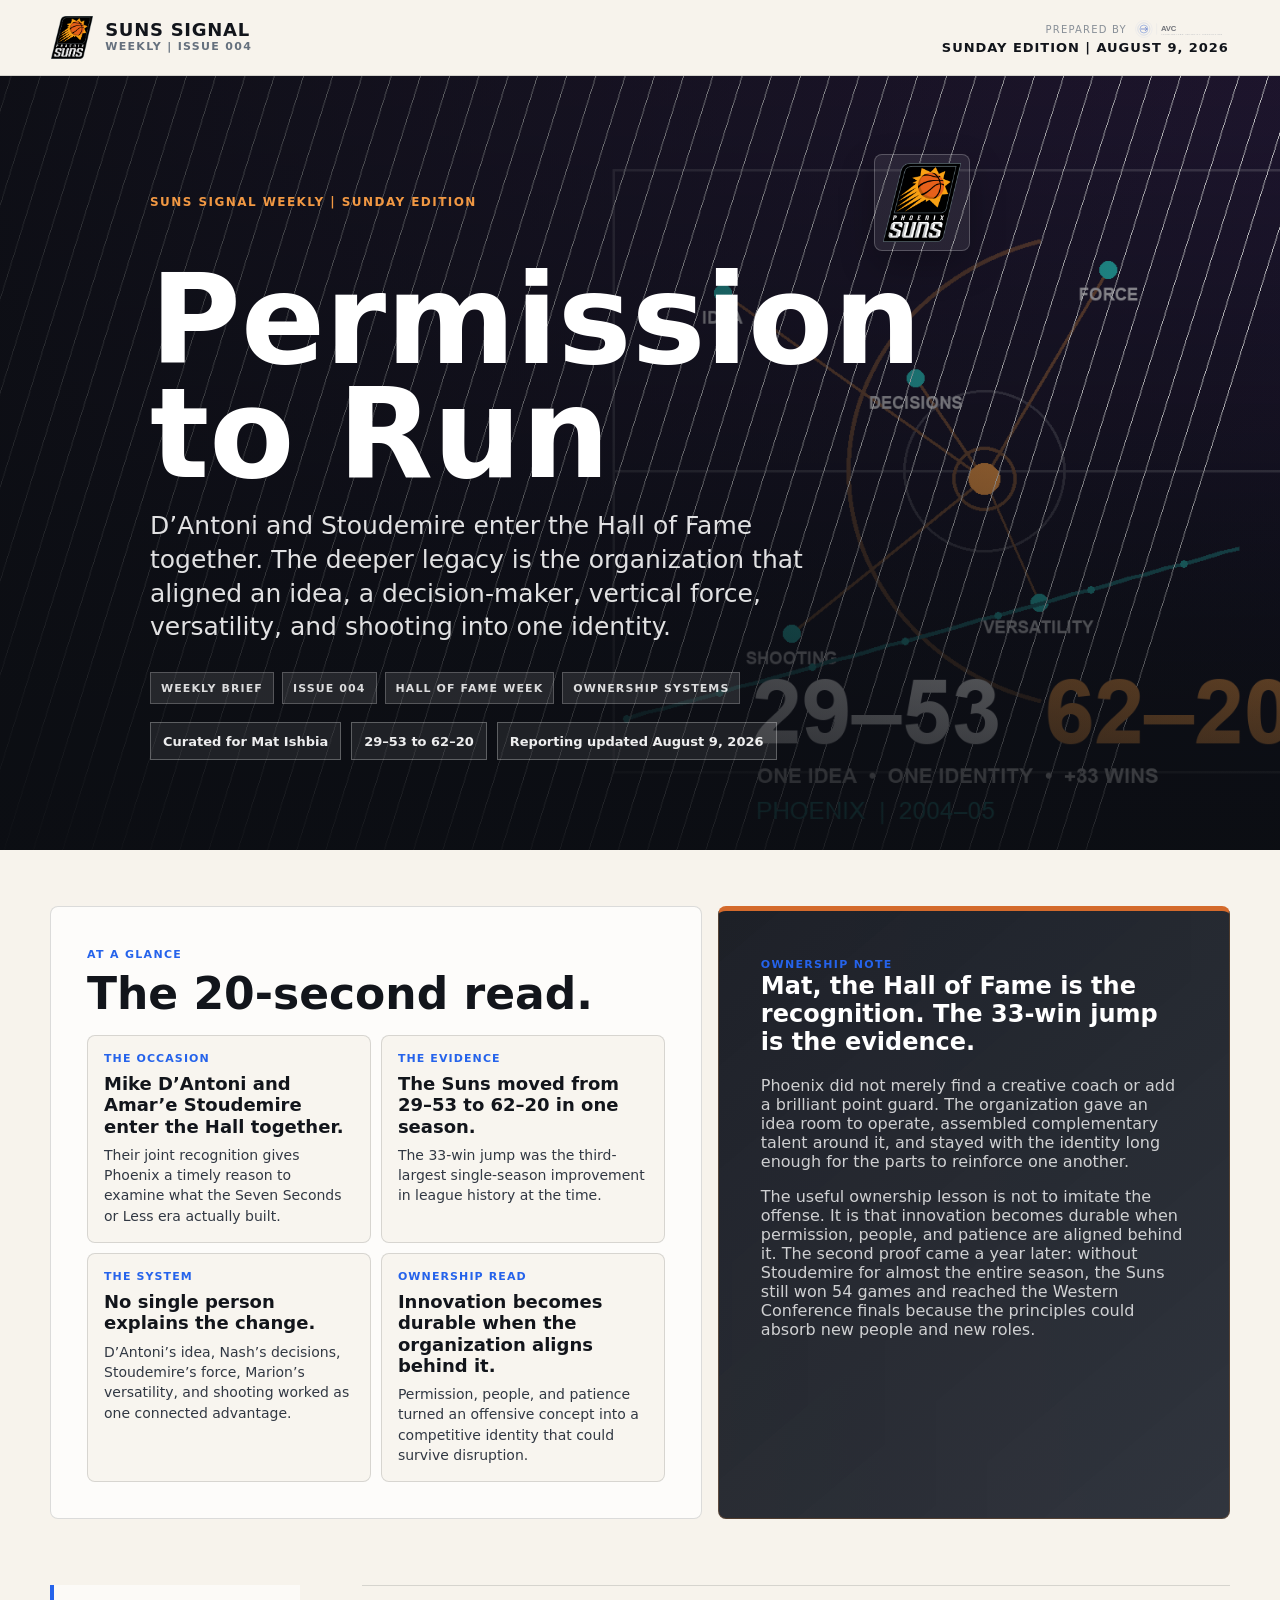
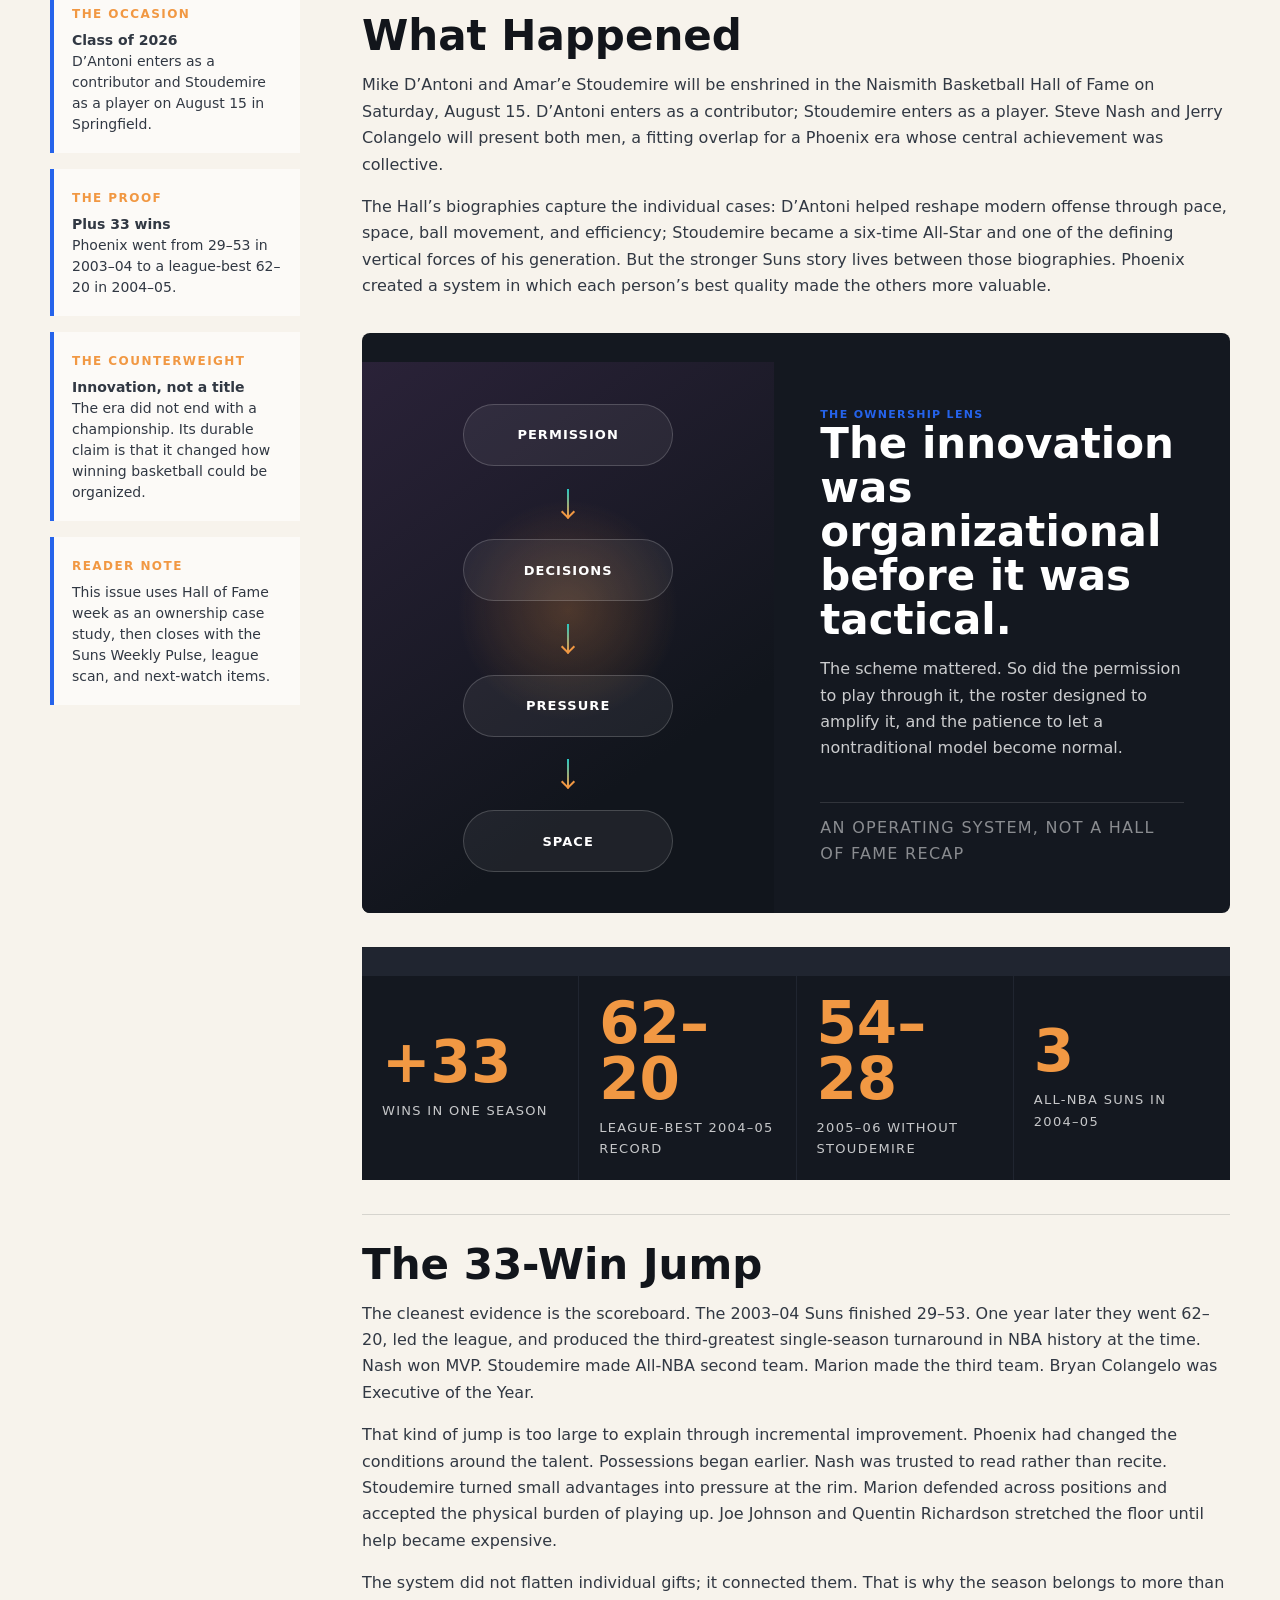
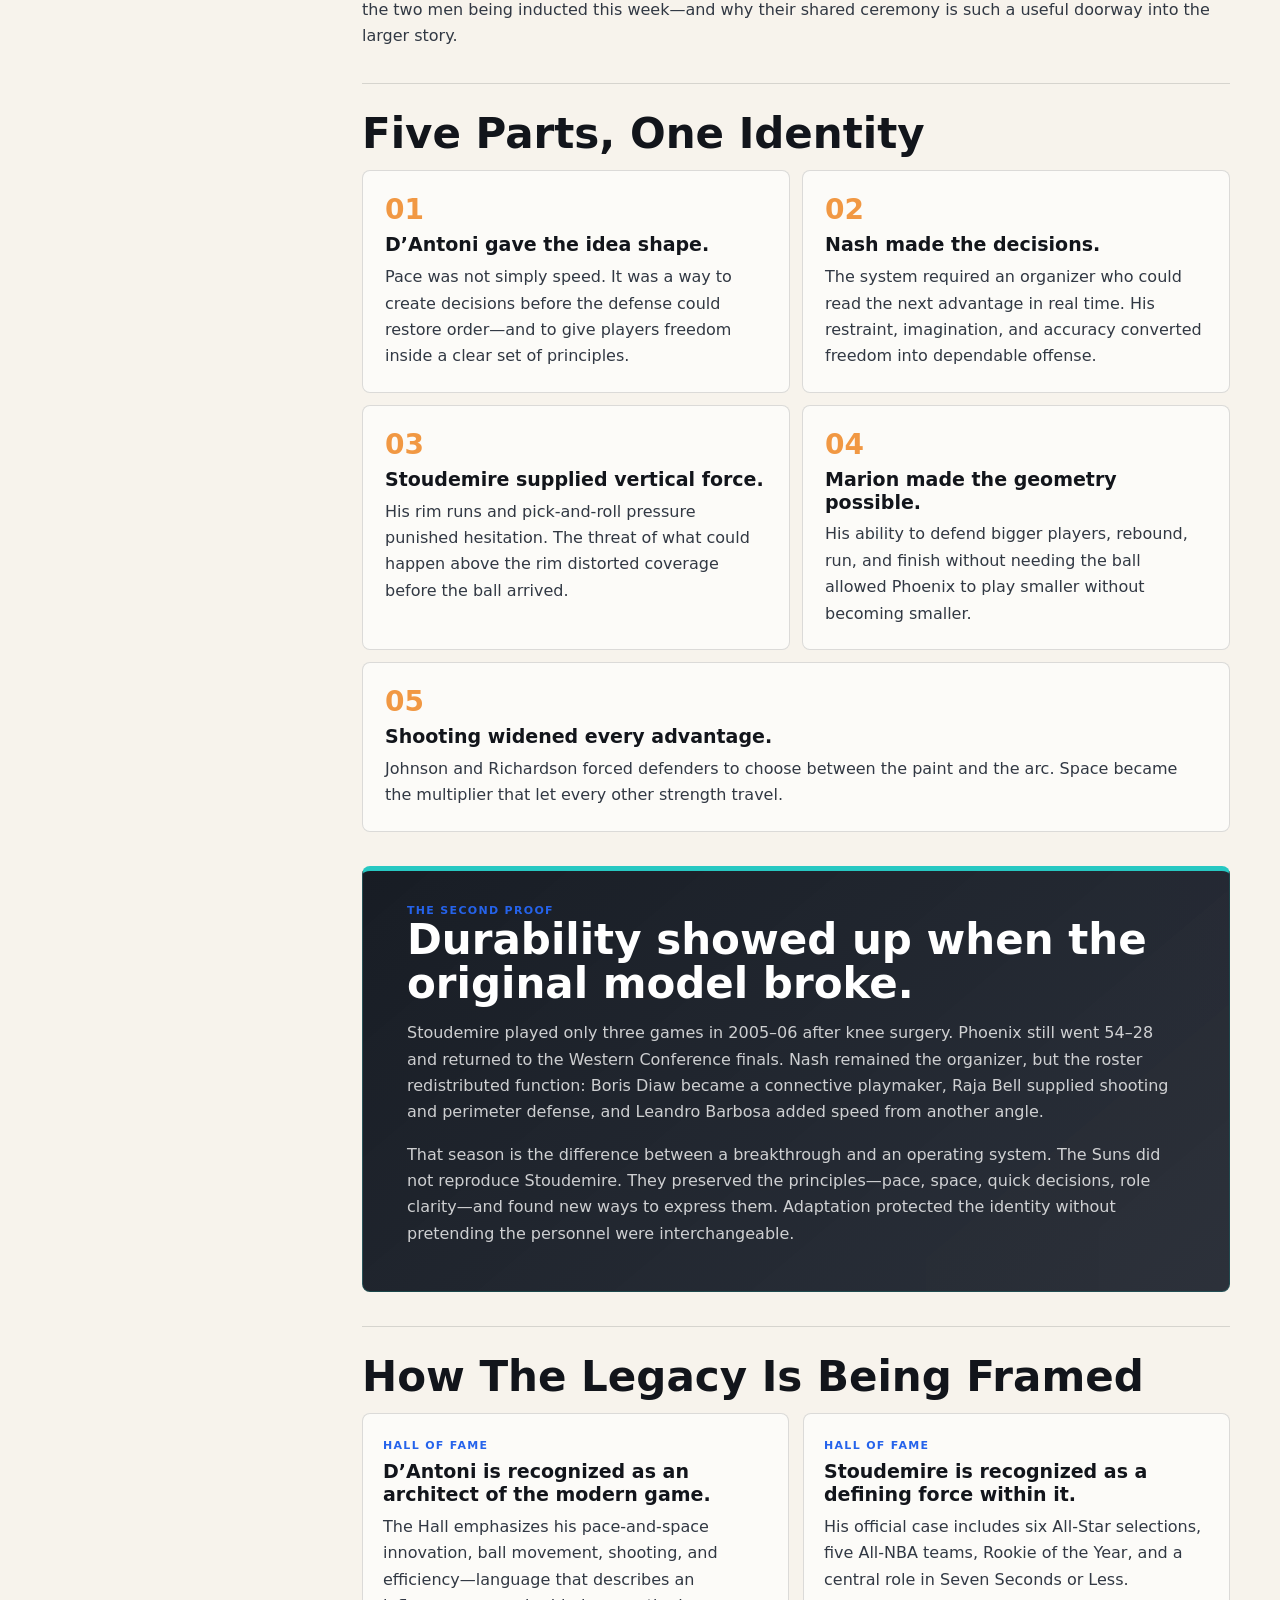
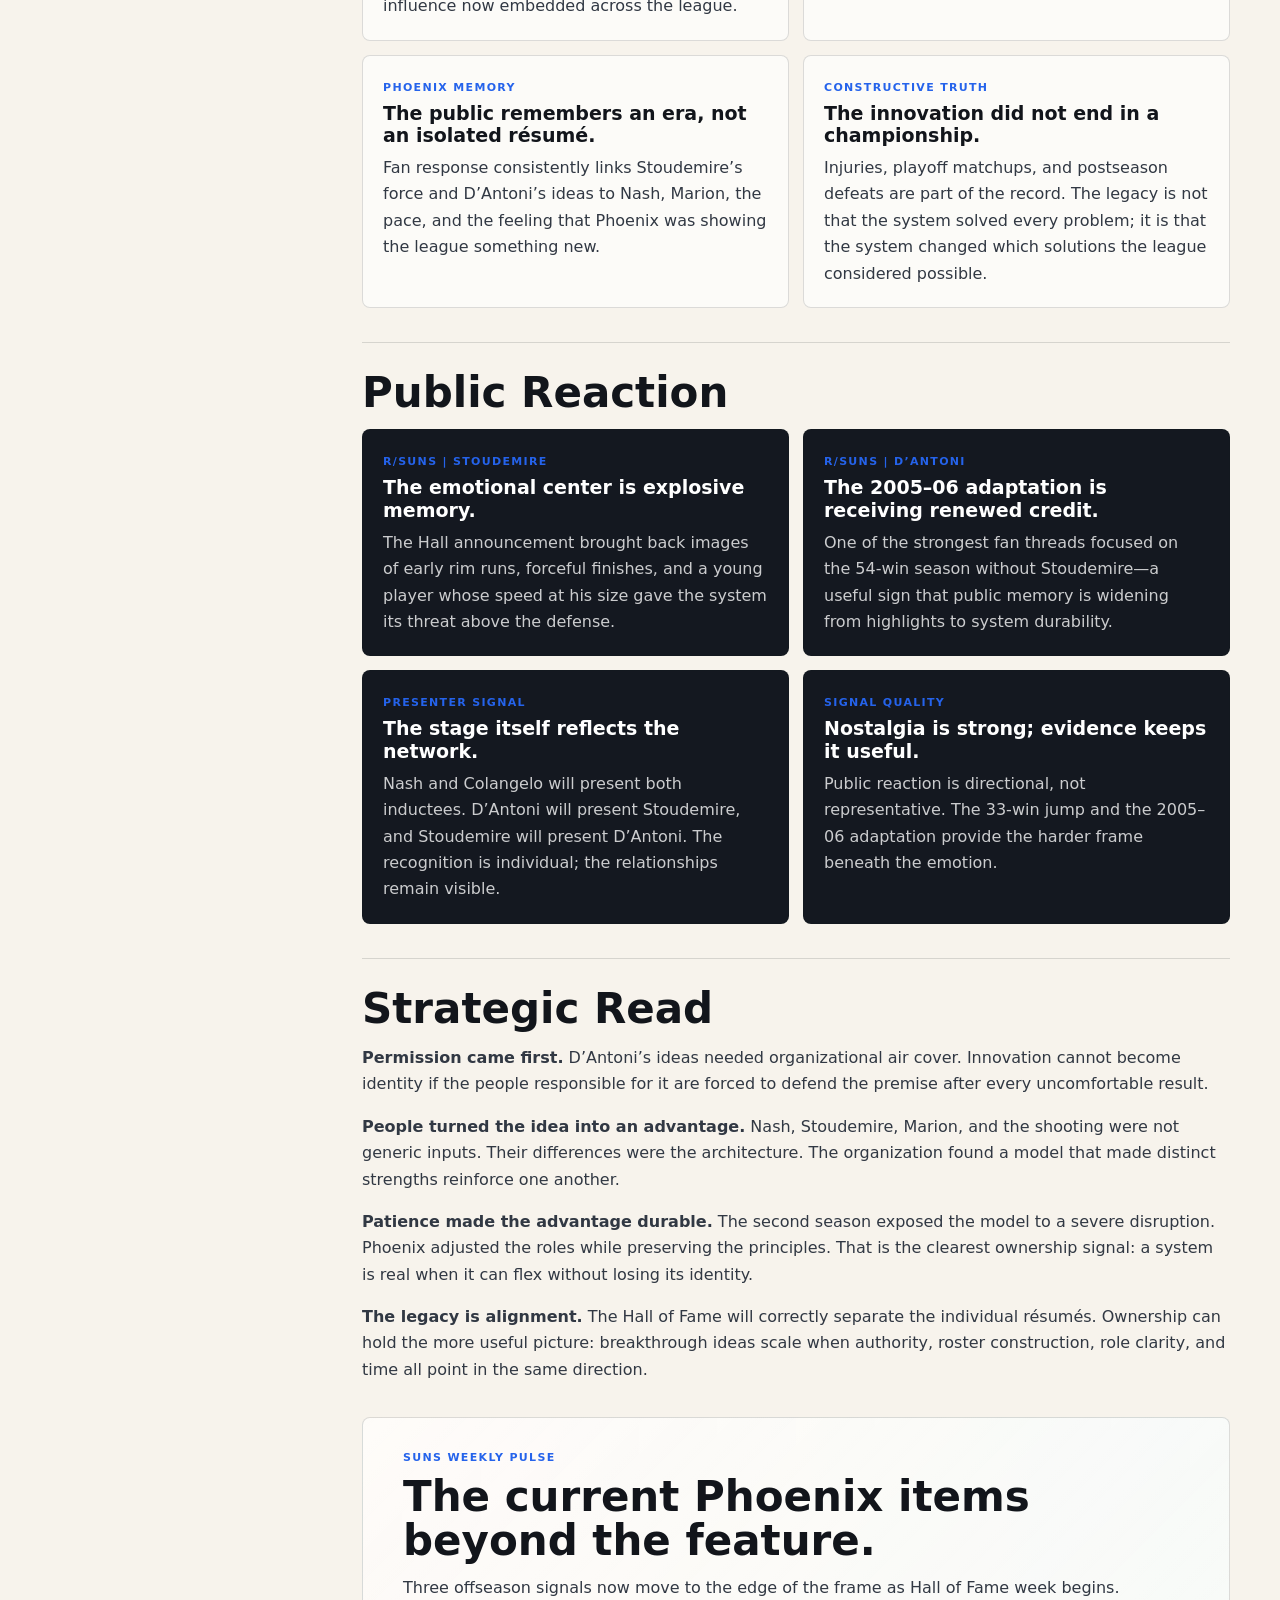
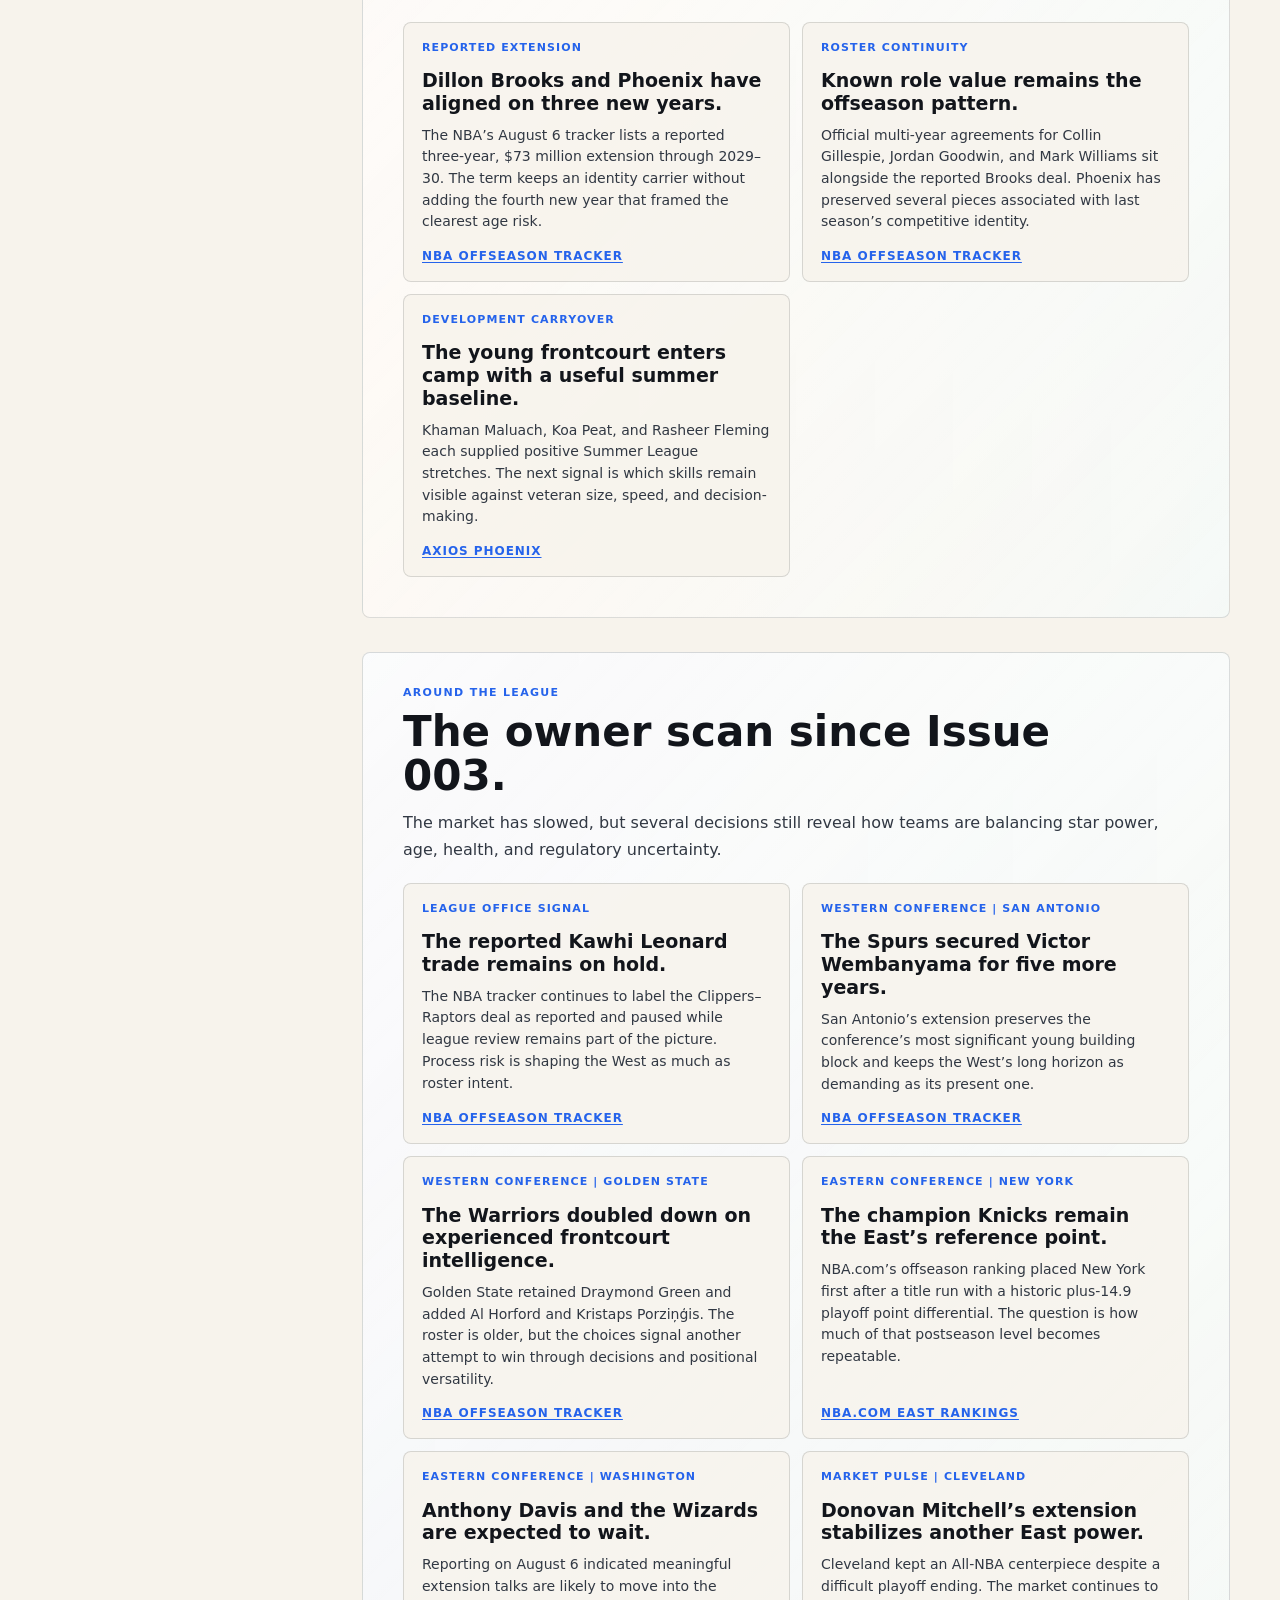
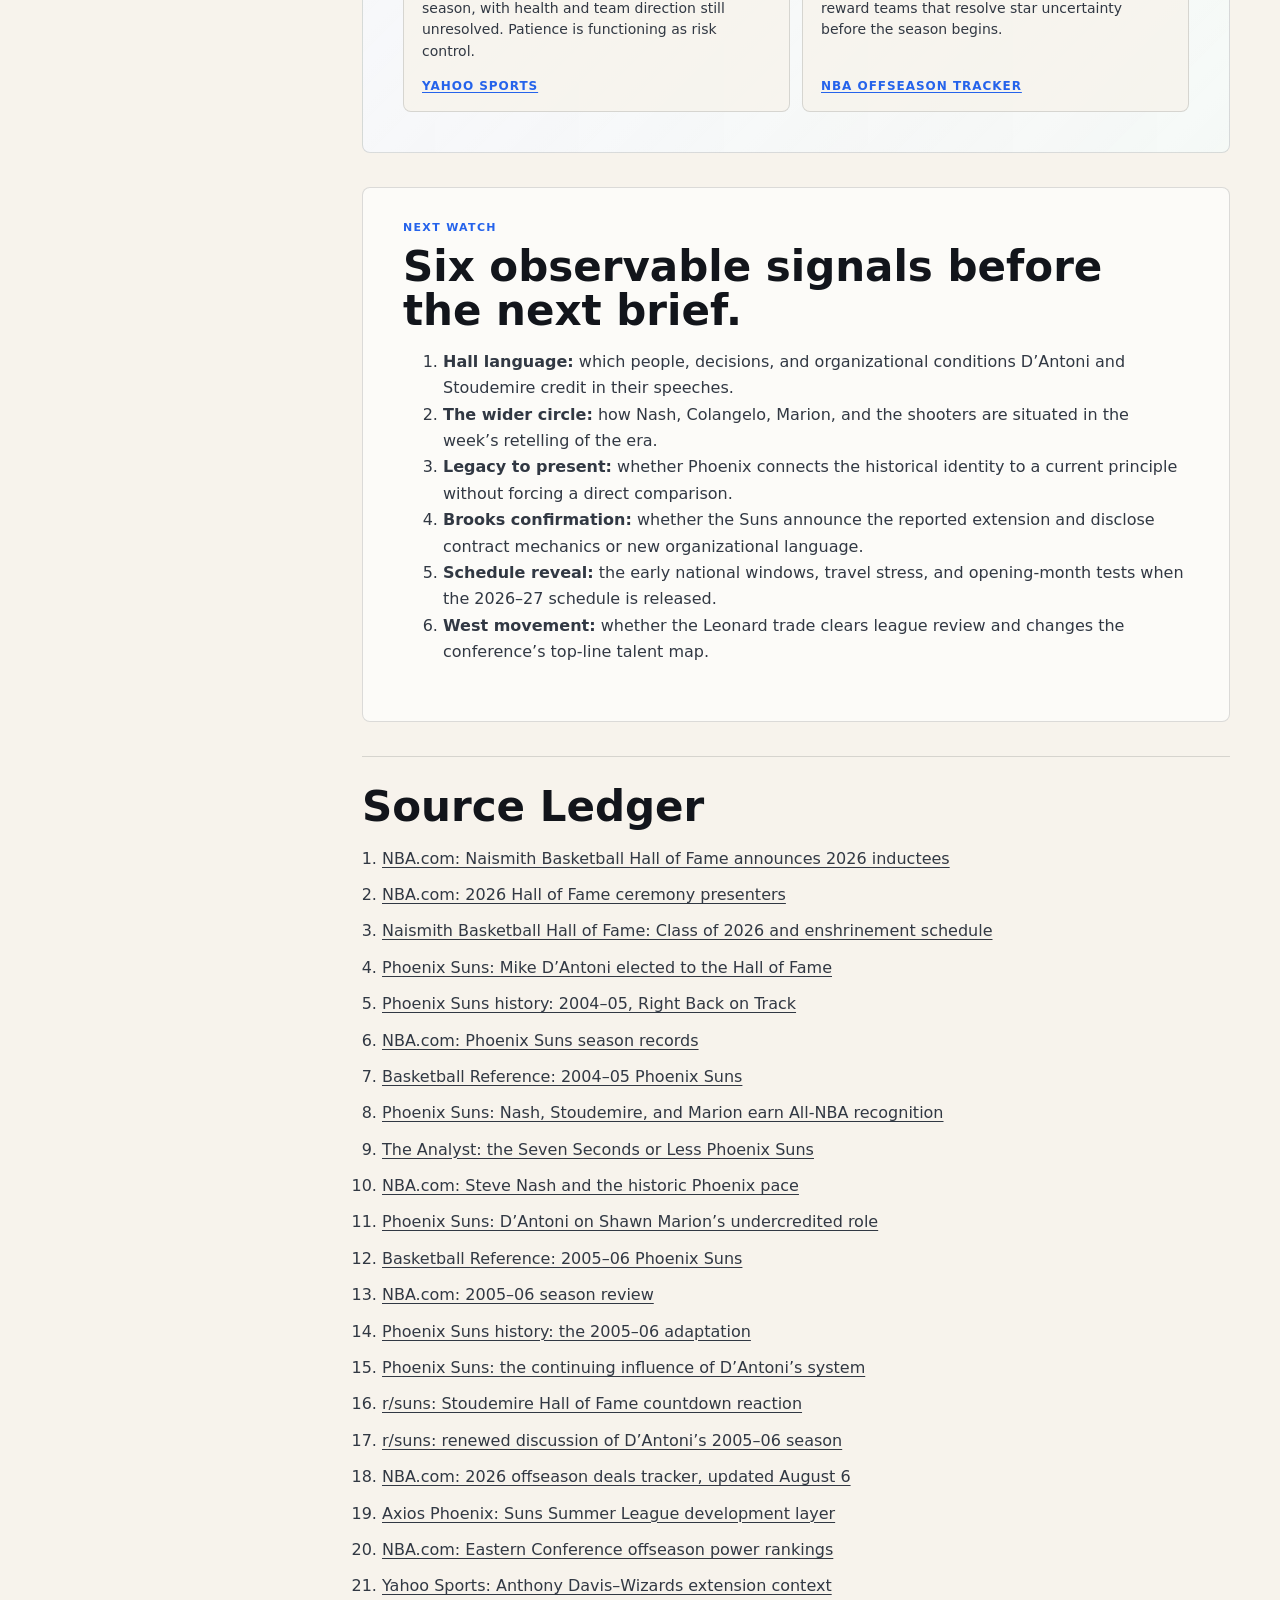
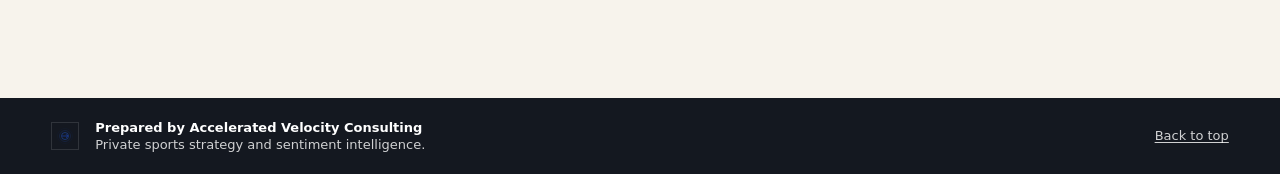
==== index.html @ e7bd51e9 "Build Suns Signal Weekly 004" ====
<!doctype html>
<html lang="en">
  <head>
    <meta charset="utf-8">
    <meta name="viewport" content="width=device-width, initial-scale=1">
    <title>Suns Signal Weekly 004 | Permission to Run</title>
    <meta name="description" content="Suns Signal Weekly Issue 004: D’Antoni, Stoudemire, the 33-win jump, and the organizational alignment that turned an idea into an identity.">
    <meta name="robots" content="noindex,nofollow,noarchive">
    <link rel="canonical" href="https://meltckr.github.io/suns-signal-004-permission-to-run/">
    <meta property="og:type" content="article">
    <meta property="og:site_name" content="Suns Signal">
    <meta property="article:published_time" content="2026-08-09T00:00:00-07:00">
    <meta property="og:title" content="Suns Signal Weekly 004: Permission to Run">
    <meta property="og:description" content="Curated for Mat Ishbia: how Phoenix aligned permission, people, and patience behind an idea—and built an identity that changed the league.">
    <meta property="og:url" content="https://meltckr.github.io/suns-signal-004-permission-to-run/">
    <meta property="og:image" content="https://meltckr.github.io/suns-signal-004-permission-to-run/assets/og-suns-signal-004-permission-to-run-ai.png">
    <meta property="og:image:secure_url" content="https://meltckr.github.io/suns-signal-004-permission-to-run/assets/og-suns-signal-004-permission-to-run-ai.png">
    <meta property="og:image:type" content="image/png">
    <meta property="og:image:width" content="1200">
    <meta property="og:image:height" content="630">
    <meta property="og:image:alt" content="Suns Signal Weekly 004: Permission to Run, an editorial visualization of Phoenix’s 33-win jump and shared system">
    <meta name="twitter:card" content="summary_large_image">
    <meta name="twitter:title" content="Suns Signal Weekly 004: Permission to Run">
    <meta name="twitter:description" content="D’Antoni, Stoudemire, the 33-win jump, and the organization that turned an idea into an identity.">
    <meta name="twitter:image" content="https://meltckr.github.io/suns-signal-004-permission-to-run/assets/og-suns-signal-004-permission-to-run-ai.png">
    <meta name="twitter:image:alt" content="Suns Signal Weekly 004: Permission to Run, an editorial visualization of Phoenix’s 33-win jump and shared system">
    <link rel="stylesheet" href="styles.css">
  </head>
  <body>
    <header class="site-header">
      <a class="series-brand" href="#top" aria-label="Suns Signal">
        <img src="assets/teams/suns/phoenix-suns-logo.png" alt="Phoenix Suns logo">
        <span>
          <strong>Suns Signal</strong>
          <em>Weekly | Issue 004</em>
        </span>
      </a>
      <div class="edition">
        <span class="avc-provenance">Prepared by <img src="assets/brand/logos/AVC-logo-horizontal-light.svg" alt="Accelerated Velocity Consulting"></span>
        <strong>Sunday Edition | August 9, 2026</strong>
      </div>
    </header>

    <main id="top">
      <section class="hero">
        <img class="hero-art" src="assets/permission-to-run-cover.png" alt="Editorial court visualization tracing Phoenix’s rise from 29 wins to 62 through one connected system">
        <div class="hero-overlay"></div>
        <div class="hero-copy">
          <div class="series-row">
            <p class="kicker">Suns Signal Weekly | Sunday Edition</p>
            <img class="suns-context-logo" src="assets/teams/suns/phoenix-suns-logo.png" alt="Phoenix Suns logo">
          </div>
          <h1>Permission to Run</h1>
          <p class="dek">D’Antoni and Stoudemire enter the Hall of Fame together. The deeper legacy is the organization that aligned an idea, a decision-maker, vertical force, versatility, and shooting into one identity.</p>
          <div class="issue-system" aria-label="Issue identity">
            <span>Weekly brief</span>
            <span>Issue 004</span>
            <span>Hall of Fame week</span>
            <span>Ownership systems</span>
          </div>
          <div class="hero-meta" aria-label="Report facts">
            <span>Curated for Mat Ishbia</span>
            <span>29–53 to 62–20</span>
            <span>Reporting updated August 9, 2026</span>
          </div>
        </div>
      </section>

      <section class="top-brief" aria-label="Suns Signal first read">
        <div class="glance-panel">
          <span class="source-tag">At A Glance</span>
          <h2>The 20-second read.</h2>
          <div class="glance-grid">
            <article>
              <span>The Occasion</span>
              <strong>Mike D’Antoni and Amar’e Stoudemire enter the Hall together.</strong>
              <p>Their joint recognition gives Phoenix a timely reason to examine what the Seven Seconds or Less era actually built.</p>
            </article>
            <article>
              <span>The Evidence</span>
              <strong>The Suns moved from 29–53 to 62–20 in one season.</strong>
              <p>The 33-win jump was the third-largest single-season improvement in league history at the time.</p>
            </article>
            <article>
              <span>The System</span>
              <strong>No single person explains the change.</strong>
              <p>D’Antoni’s idea, Nash’s decisions, Stoudemire’s force, Marion’s versatility, and shooting worked as one connected advantage.</p>
            </article>
            <article>
              <span>Ownership Read</span>
              <strong>Innovation becomes durable when the organization aligns behind it.</strong>
              <p>Permission, people, and patience turned an offensive concept into a competitive identity that could survive disruption.</p>
            </article>
          </div>
        </div>

        <div class="ownership-note">
          <span class="source-tag">Ownership Note</span>
          <h2>Mat, the Hall of Fame is the recognition. The 33-win jump is the evidence.</h2>
          <p>Phoenix did not merely find a creative coach or add a brilliant point guard. The organization gave an idea room to operate, assembled complementary talent around it, and stayed with the identity long enough for the parts to reinforce one another.</p>
          <p>The useful ownership lesson is not to imitate the offense. It is that innovation becomes durable when permission, people, and patience are aligned behind it. The second proof came a year later: without Stoudemire for almost the entire season, the Suns still won 54 games and reached the Western Conference finals because the principles could absorb new people and new roles.</p>
        </div>
      </section>

      <section class="newsletter-body">
        <aside class="left-rail">
          <div class="rail-block">
            <span class="label">The Occasion</span>
            <p><strong>Class of 2026</strong><br>D’Antoni enters as a contributor and Stoudemire as a player on August 15 in Springfield.</p>
          </div>
          <div class="rail-block">
            <span class="label">The Proof</span>
            <p><strong>Plus 33 wins</strong><br>Phoenix went from 29–53 in 2003–04 to a league-best 62–20 in 2004–05.</p>
          </div>
          <div class="rail-block">
            <span class="label">The Counterweight</span>
            <p><strong>Innovation, not a title</strong><br>The era did not end with a championship. Its durable claim is that it changed how winning basketball could be organized.</p>
          </div>
          <div class="rail-block">
            <span class="label">Reader Note</span>
            <p>This issue uses Hall of Fame week as an ownership case study, then closes with the Suns Weekly Pulse, league scan, and next-watch items.</p>
          </div>
        </aside>

        <article class="story">
          <section>
            <h2>What Happened</h2>
            <p>Mike D’Antoni and Amar’e Stoudemire will be enshrined in the Naismith Basketball Hall of Fame on Saturday, August 15. D’Antoni enters as a contributor; Stoudemire enters as a player. Steve Nash and Jerry Colangelo will present both men, a fitting overlap for a Phoenix era whose central achievement was collective.</p>
            <p>The Hall’s biographies capture the individual cases: D’Antoni helped reshape modern offense through pace, space, ball movement, and efficiency; Stoudemire became a six-time All-Star and one of the defining vertical forces of his generation. But the stronger Suns story lives between those biographies. Phoenix created a system in which each person’s best quality made the others more valuable.</p>
          </section>

          <section class="player-lens system-lens">
            <div class="system-visual" role="img" aria-label="The Suns system moved from organizational permission to Nash’s decisions, Stoudemire’s pressure, Marion’s versatility, and shooting width">
              <span>Permission</span>
              <i></i>
              <span>Decisions</span>
              <i></i>
              <span>Pressure</span>
              <i></i>
              <span>Space</span>
            </div>
            <div class="player-copy">
              <span class="source-tag">The Ownership Lens</span>
              <h2>The innovation was organizational before it was tactical.</h2>
              <p>The scheme mattered. So did the permission to play through it, the roster designed to amplify it, and the patience to let a nontraditional model become normal.</p>
              <p class="photo-credit">An operating system, not a Hall of Fame recap</p>
            </div>
          </section>

          <section class="data-strip" aria-label="Seven Seconds or Less evidence snapshot">
            <div><span>+33</span><p>Wins in one season</p></div>
            <div><span>62–20</span><p>League-best 2004–05 record</p></div>
            <div><span>54–28</span><p>2005–06 without Stoudemire</p></div>
            <div><span>3</span><p>All-NBA Suns in 2004–05</p></div>
          </section>

          <section>
            <h2>The 33-Win Jump</h2>
            <p>The cleanest evidence is the scoreboard. The 2003–04 Suns finished 29–53. One year later they went 62–20, led the league, and produced the third-greatest single-season turnaround in NBA history at the time. Nash won MVP. Stoudemire made All-NBA second team. Marion made the third team. Bryan Colangelo was Executive of the Year.</p>
            <p>That kind of jump is too large to explain through incremental improvement. Phoenix had changed the conditions around the talent. Possessions began earlier. Nash was trusted to read rather than recite. Stoudemire turned small advantages into pressure at the rim. Marion defended across positions and accepted the physical burden of playing up. Joe Johnson and Quentin Richardson stretched the floor until help became expensive.</p>
            <p>The system did not flatten individual gifts; it connected them. That is why the season belongs to more than the two men being inducted this week—and why their shared ceremony is such a useful doorway into the larger story.</p>
          </section>

          <section>
            <h2>Five Parts, One Identity</h2>
            <div class="identity-grid">
              <article>
                <span>01</span>
                <h3>D’Antoni gave the idea shape.</h3>
                <p>Pace was not simply speed. It was a way to create decisions before the defense could restore order—and to give players freedom inside a clear set of principles.</p>
              </article>
              <article>
                <span>02</span>
                <h3>Nash made the decisions.</h3>
                <p>The system required an organizer who could read the next advantage in real time. His restraint, imagination, and accuracy converted freedom into dependable offense.</p>
              </article>
              <article>
                <span>03</span>
                <h3>Stoudemire supplied vertical force.</h3>
                <p>His rim runs and pick-and-roll pressure punished hesitation. The threat of what could happen above the rim distorted coverage before the ball arrived.</p>
              </article>
              <article>
                <span>04</span>
                <h3>Marion made the geometry possible.</h3>
                <p>His ability to defend bigger players, rebound, run, and finish without needing the ball allowed Phoenix to play smaller without becoming smaller.</p>
              </article>
              <article>
                <span>05</span>
                <h3>Shooting widened every advantage.</h3>
                <p>Johnson and Richardson forced defenders to choose between the paint and the arc. Space became the multiplier that let every other strength travel.</p>
              </article>
            </div>
          </section>

          <section class="second-proof">
            <span class="source-tag">The Second Proof</span>
            <h2>Durability showed up when the original model broke.</h2>
            <p>Stoudemire played only three games in 2005–06 after knee surgery. Phoenix still went 54–28 and returned to the Western Conference finals. Nash remained the organizer, but the roster redistributed function: Boris Diaw became a connective playmaker, Raja Bell supplied shooting and perimeter defense, and Leandro Barbosa added speed from another angle.</p>
            <p>That season is the difference between a breakthrough and an operating system. The Suns did not reproduce Stoudemire. They preserved the principles—pace, space, quick decisions, role clarity—and found new ways to express them. Adaptation protected the identity without pretending the personnel were interchangeable.</p>
          </section>

          <section>
            <h2>How The Legacy Is Being Framed</h2>
            <div class="reaction-list">
              <article>
                <span class="source-tag">Hall of Fame</span>
                <h3>D’Antoni is recognized as an architect of the modern game.</h3>
                <p>The Hall emphasizes his pace-and-space innovation, ball movement, shooting, and efficiency—language that describes an influence now embedded across the league.</p>
              </article>
              <article>
                <span class="source-tag">Hall of Fame</span>
                <h3>Stoudemire is recognized as a defining force within it.</h3>
                <p>His official case includes six All-Star selections, five All-NBA teams, Rookie of the Year, and a central role in Seven Seconds or Less.</p>
              </article>
              <article>
                <span class="source-tag">Phoenix Memory</span>
                <h3>The public remembers an era, not an isolated résumé.</h3>
                <p>Fan response consistently links Stoudemire’s force and D’Antoni’s ideas to Nash, Marion, the pace, and the feeling that Phoenix was showing the league something new.</p>
              </article>
              <article>
                <span class="source-tag">Constructive Truth</span>
                <h3>The innovation did not end in a championship.</h3>
                <p>Injuries, playoff matchups, and postseason defeats are part of the record. The legacy is not that the system solved every problem; it is that the system changed which solutions the league considered possible.</p>
              </article>
            </div>
          </section>

          <section class="capture-section">
            <h2>Public Reaction</h2>
            <div class="capture-grid">
              <article>
                <span class="source-tag">r/suns | Stoudemire</span>
                <h3>The emotional center is explosive memory.</h3>
                <p>The Hall announcement brought back images of early rim runs, forceful finishes, and a young player whose speed at his size gave the system its threat above the defense.</p>
              </article>
              <article>
                <span class="source-tag">r/suns | D’Antoni</span>
                <h3>The 2005–06 adaptation is receiving renewed credit.</h3>
                <p>One of the strongest fan threads focused on the 54-win season without Stoudemire—a useful sign that public memory is widening from highlights to system durability.</p>
              </article>
              <article>
                <span class="source-tag">Presenter Signal</span>
                <h3>The stage itself reflects the network.</h3>
                <p>Nash and Colangelo will present both inductees. D’Antoni will present Stoudemire, and Stoudemire will present D’Antoni. The recognition is individual; the relationships remain visible.</p>
              </article>
              <article>
                <span class="source-tag">Signal Quality</span>
                <h3>Nostalgia is strong; evidence keeps it useful.</h3>
                <p>Public reaction is directional, not representative. The 33-win jump and the 2005–06 adaptation provide the harder frame beneath the emotion.</p>
              </article>
            </div>
          </section>

          <section>
            <h2>Strategic Read</h2>
            <p><strong>Permission came first.</strong> D’Antoni’s ideas needed organizational air cover. Innovation cannot become identity if the people responsible for it are forced to defend the premise after every uncomfortable result.</p>
            <p><strong>People turned the idea into an advantage.</strong> Nash, Stoudemire, Marion, and the shooting were not generic inputs. Their differences were the architecture. The organization found a model that made distinct strengths reinforce one another.</p>
            <p><strong>Patience made the advantage durable.</strong> The second season exposed the model to a severe disruption. Phoenix adjusted the roles while preserving the principles. That is the clearest ownership signal: a system is real when it can flex without losing its identity.</p>
            <p><strong>The legacy is alignment.</strong> The Hall of Fame will correctly separate the individual résumés. Ownership can hold the more useful picture: breakthrough ideas scale when authority, roster construction, role clarity, and time all point in the same direction.</p>
          </section>

          <section class="league-roundup suns-pulse">
            <div class="roundup-heading">
              <span class="source-tag">Suns Weekly Pulse</span>
              <h2>The current Phoenix items beyond the feature.</h2>
              <p>Three offseason signals now move to the edge of the frame as Hall of Fame week begins.</p>
            </div>
            <div class="roundup-grid">
              <article>
                <span>Reported Extension</span>
                <h3>Dillon Brooks and Phoenix have aligned on three new years.</h3>
                <p>The NBA’s August 6 tracker lists a reported three-year, $73 million extension through 2029–30. The term keeps an identity carrier without adding the fourth new year that framed the clearest age risk.</p>
                <a href="https://www.nba.com/news/nba-offseason-deals-2026">NBA offseason tracker</a>
              </article>
              <article>
                <span>Roster Continuity</span>
                <h3>Known role value remains the offseason pattern.</h3>
                <p>Official multi-year agreements for Collin Gillespie, Jordan Goodwin, and Mark Williams sit alongside the reported Brooks deal. Phoenix has preserved several pieces associated with last season’s competitive identity.</p>
                <a href="https://www.nba.com/news/nba-offseason-deals-2026">NBA offseason tracker</a>
              </article>
              <article>
                <span>Development Carryover</span>
                <h3>The young frontcourt enters camp with a useful summer baseline.</h3>
                <p>Khaman Maluach, Koa Peat, and Rasheer Fleming each supplied positive Summer League stretches. The next signal is which skills remain visible against veteran size, speed, and decision-making.</p>
                <a href="https://www.axios.com/local/phoenix/2026/07/21/nba-summer-league-phoenix-suns-khaman-maluach-koa-peat-rasheer-fleming">Axios Phoenix</a>
              </article>
            </div>
          </section>

          <section class="league-roundup">
            <div class="roundup-heading">
              <span class="source-tag">Around The League</span>
              <h2>The owner scan since Issue 003.</h2>
              <p>The market has slowed, but several decisions still reveal how teams are balancing star power, age, health, and regulatory uncertainty.</p>
            </div>
            <div class="roundup-grid">
              <article>
                <span>League Office Signal</span>
                <h3>The reported Kawhi Leonard trade remains on hold.</h3>
                <p>The NBA tracker continues to label the Clippers–Raptors deal as reported and paused while league review remains part of the picture. Process risk is shaping the West as much as roster intent.</p>
                <a href="https://www.nba.com/news/nba-offseason-deals-2026">NBA offseason tracker</a>
              </article>
              <article>
                <span>Western Conference | San Antonio</span>
                <h3>The Spurs secured Victor Wembanyama for five more years.</h3>
                <p>San Antonio’s extension preserves the conference’s most significant young building block and keeps the West’s long horizon as demanding as its present one.</p>
                <a href="https://www.nba.com/news/nba-offseason-deals-2026">NBA offseason tracker</a>
              </article>
              <article>
                <span>Western Conference | Golden State</span>
                <h3>The Warriors doubled down on experienced frontcourt intelligence.</h3>
                <p>Golden State retained Draymond Green and added Al Horford and Kristaps Porziņģis. The roster is older, but the choices signal another attempt to win through decisions and positional versatility.</p>
                <a href="https://www.nba.com/news/nba-offseason-deals-2026">NBA offseason tracker</a>
              </article>
              <article>
                <span>Eastern Conference | New York</span>
                <h3>The champion Knicks remain the East’s reference point.</h3>
                <p>NBA.com’s offseason ranking placed New York first after a title run with a historic plus-14.9 playoff point differential. The question is how much of that postseason level becomes repeatable.</p>
                <a href="https://www.nba.com/news/offseason-power-rankings-east-2026">NBA.com East rankings</a>
              </article>
              <article>
                <span>Eastern Conference | Washington</span>
                <h3>Anthony Davis and the Wizards are expected to wait.</h3>
                <p>Reporting on August 6 indicated meaningful extension talks are likely to move into the season, with health and team direction still unresolved. Patience is functioning as risk control.</p>
                <a href="https://sports.yahoo.com/articles/wizards-extension-talks-anthony-davis-165133854.html">Yahoo Sports</a>
              </article>
              <article>
                <span>Market Pulse | Cleveland</span>
                <h3>Donovan Mitchell’s extension stabilizes another East power.</h3>
                <p>Cleveland kept an All-NBA centerpiece despite a difficult playoff ending. The market continues to reward teams that resolve star uncertainty before the season begins.</p>
                <a href="https://www.nba.com/news/nba-offseason-deals-2026">NBA offseason tracker</a>
              </article>
            </div>
          </section>

          <section class="watch-list">
            <span class="source-tag">Next Watch</span>
            <h2>Six observable signals before the next brief.</h2>
            <ol>
              <li><strong>Hall language:</strong> which people, decisions, and organizational conditions D’Antoni and Stoudemire credit in their speeches.</li>
              <li><strong>The wider circle:</strong> how Nash, Colangelo, Marion, and the shooters are situated in the week’s retelling of the era.</li>
              <li><strong>Legacy to present:</strong> whether Phoenix connects the historical identity to a current principle without forcing a direct comparison.</li>
              <li><strong>Brooks confirmation:</strong> whether the Suns announce the reported extension and disclose contract mechanics or new organizational language.</li>
              <li><strong>Schedule reveal:</strong> the early national windows, travel stress, and opening-month tests when the 2026–27 schedule is released.</li>
              <li><strong>West movement:</strong> whether the Leonard trade clears league review and changes the conference’s top-line talent map.</li>
            </ol>
          </section>

          <section class="source-ledger">
            <h2>Source Ledger</h2>
            <ol>
              <li><a href="https://www.nba.com/news/naismith-basketball-hall-of-fame-announces-2026-inductees">NBA.com: Naismith Basketball Hall of Fame announces 2026 inductees</a></li>
              <li><a href="https://www.nba.com/news/2026-hall-of-fame-enshrinement-ceremony-presenters">NBA.com: 2026 Hall of Fame ceremony presenters</a></li>
              <li><a href="https://www.hoophall.com/events/enshrinement/class-of-2026">Naismith Basketball Hall of Fame: Class of 2026 and enshrinement schedule</a></li>
              <li><a href="https://www.nba.com/suns/news/former-phoenix-suns-head-coach-mike-dantoni-elected-to-naismith-basketball-hall-of-fame">Phoenix Suns: Mike D’Antoni elected to the Hall of Fame</a></li>
              <li><a href="https://www.nba.com/suns/history/2004-05-right-back-track">Phoenix Suns history: 2004–05, Right Back on Track</a></li>
              <li><a href="https://www.nba.com/stats/team/1610612756/seasons">NBA.com: Phoenix Suns season records</a></li>
              <li><a href="https://www.basketball-reference.com/teams/PHO/2005.html">Basketball Reference: 2004–05 Phoenix Suns</a></li>
              <li><a href="https://www.nba.com/suns/news/allnba_050518.html">Phoenix Suns: Nash, Stoudemire, and Marion earn All-NBA recognition</a></li>
              <li><a href="https://theanalyst.com/articles/the-seven-seconds-or-less-phoenix-suns">The Analyst: the Seven Seconds or Less Phoenix Suns</a></li>
              <li><a href="https://www.nba.com/news/steve-nash-prodigal-sun-hall-fame">NBA.com: Steve Nash and the historic Phoenix pace</a></li>
              <li><a href="https://www.nba.com/suns/news/one-one-matrix">Phoenix Suns: D’Antoni on Shawn Marion’s undercredited role</a></li>
              <li><a href="https://www.basketball-reference.com/teams/PHO/2006.html">Basketball Reference: 2005–06 Phoenix Suns</a></li>
              <li><a href="https://www.nba.com/news/history-season-review-2005-06">NBA.com: 2005–06 season review</a></li>
              <li><a href="https://www.nba.com/suns/history/suns-and-kobe-story-part-two">Phoenix Suns history: the 2005–06 adaptation</a></li>
              <li><a href="https://www.nba.com/suns/features/coach-williams-05-system-calls-faster-pace-and-quicker-decision-making">Phoenix Suns: the continuing influence of D’Antoni’s system</a></li>
              <li><a href="https://www.reddit.com/r/suns/comments/1uxgwoi/amare_stoudemire_will_officially_be_a_hall_of/">r/suns: Stoudemire Hall of Fame countdown reaction</a></li>
              <li><a href="https://www.reddit.com/r/suns/comments/1v4z64g/mike_dantoni_deserves_absolute_maximum_credit_for/">r/suns: renewed discussion of D’Antoni’s 2005–06 season</a></li>
              <li><a href="https://www.nba.com/news/nba-offseason-deals-2026">NBA.com: 2026 offseason deals tracker, updated August 6</a></li>
              <li><a href="https://www.axios.com/local/phoenix/2026/07/21/nba-summer-league-phoenix-suns-khaman-maluach-koa-peat-rasheer-fleming">Axios Phoenix: Suns Summer League development layer</a></li>
              <li><a href="https://www.nba.com/news/offseason-power-rankings-east-2026">NBA.com: Eastern Conference offseason power rankings</a></li>
              <li><a href="https://sports.yahoo.com/articles/wizards-extension-talks-anthony-davis-165133854.html">Yahoo Sports: Anthony Davis–Wizards extension context</a></li>
            </ol>
          </section>
        </article>
      </section>
    </main>

    <footer class="site-footer">
      <img src="assets/brand/logos/AVC-icon-light.svg" alt="" aria-hidden="true">
      <div>
        <strong>Prepared by Accelerated Velocity Consulting</strong>
        <span>Private sports strategy and sentiment intelligence.</span>
      </div>
      <a href="#top">Back to top</a>
    </footer>
  </body>
</html>
---- styles.css ----
:root {
  --ink: #12151b;
  --paper: #f7f3ec;
  --muted: #65707d;
  --line: rgba(18, 21, 27, 0.14);
  --charcoal: #141820;
  --charcoal-2: #202530;
  --copper: #d46a2c;
  --ember: #f19843;
  --teal: #27c8c2;
  --violet: #6c65b8;
  --blue: #2563eb;
  --white: #ffffff;
  --max: 1180px;
}

* {
  box-sizing: border-box;
}

html {
  scroll-behavior: smooth;
}

body {
  margin: 0;
  font-family: Inter, ui-sans-serif, system-ui, -apple-system, BlinkMacSystemFont, "Segoe UI", sans-serif;
  color: var(--ink);
  background: var(--paper);
  letter-spacing: 0;
}

a {
  color: inherit;
  text-decoration-thickness: 1px;
  text-underline-offset: 0.18em;
}

.site-header {
  position: sticky;
  top: 0;
  z-index: 20;
  min-height: 76px;
  display: flex;
  align-items: center;
  justify-content: space-between;
  gap: 24px;
  padding: 12px clamp(18px, 4vw, 54px);
  border-bottom: 1px solid var(--line);
  background: rgba(247, 243, 236, 0.94);
  backdrop-filter: blur(16px);
}

.series-brand {
  display: inline-flex;
  align-items: center;
  gap: 12px;
  text-decoration: none;
}

.series-brand img {
  width: 42px;
  height: auto;
}

.series-brand span {
  display: flex;
  flex-direction: column;
  gap: 1px;
}

.series-brand strong {
  color: var(--ink);
  font-size: 18px;
  line-height: 1;
  text-transform: uppercase;
  letter-spacing: 0.04em;
}

.series-brand em {
  color: var(--muted);
  font-size: 11px;
  font-style: normal;
  font-weight: 800;
  text-transform: uppercase;
  letter-spacing: 0.12em;
}

.edition {
  display: flex;
  align-items: flex-end;
  flex-direction: column;
  gap: 2px;
  color: var(--muted);
  font-size: 12px;
  text-transform: uppercase;
  letter-spacing: 0.08em;
  white-space: nowrap;
}

.edition strong {
  color: var(--ink);
  font-size: 13px;
}

.avc-provenance {
  display: inline-flex;
  align-items: center;
  gap: 8px;
  color: rgba(101, 112, 125, 0.76);
  font-size: 10px;
  letter-spacing: 0.12em;
}

.avc-provenance img {
  width: 94px;
  height: auto;
  opacity: 0.58;
  filter: grayscale(0.2);
}

.hero {
  position: relative;
  min-height: clamp(610px, 86vh, 780px);
  display: grid;
  align-items: end;
  overflow: hidden;
  color: var(--white);
  background: var(--charcoal);
}

.hero-art,
.hero-overlay {
  position: absolute;
  inset: 0;
  width: 100%;
  height: 100%;
}

.hero-art {
  object-fit: cover;
  object-position: center 58%;
  opacity: 0.92;
}

.hero-overlay {
  background:
    linear-gradient(90deg, rgba(12, 14, 19, 0.88), rgba(12, 14, 19, 0.52) 46%, rgba(12, 14, 19, 0.12)),
    linear-gradient(0deg, rgba(12, 14, 19, 0.88), rgba(12, 14, 19, 0.08) 58%);
}

.hero-copy {
  position: relative;
  width: min(980px, calc(100% - 36px));
  margin: 0 auto;
  padding: 0 0 clamp(64px, 10vh, 104px);
}

.series-row {
  display: flex;
  align-items: center;
  justify-content: space-between;
  gap: 24px;
  max-width: 820px;
  margin-bottom: 12px;
}

.suns-context-logo {
  width: clamp(64px, 8vw, 96px);
  height: auto;
  padding: 8px;
  border: 1px solid rgba(255, 255, 255, 0.22);
  border-radius: 8px;
  background: rgba(255, 255, 255, 0.08);
  box-shadow: 0 14px 34px rgba(0, 0, 0, 0.25);
}

.kicker,
.label,
.source-tag {
  margin: 0;
  color: var(--ember);
  font-weight: 800;
  font-size: 12px;
  line-height: 1.2;
  text-transform: uppercase;
  letter-spacing: 0.12em;
}

h1,
h2,
h3,
p {
  margin-top: 0;
}

h1 {
  max-width: 780px;
  margin-bottom: 18px;
  font-size: clamp(56px, 10vw, 124px);
  line-height: 0.92;
  letter-spacing: 0;
}

.dek {
  max-width: 700px;
  margin-bottom: 28px;
  color: rgba(255, 255, 255, 0.88);
  font-size: clamp(18px, 2.2vw, 25px);
  line-height: 1.35;
}

.issue-system {
  display: flex;
  flex-wrap: wrap;
  gap: 8px;
  max-width: 820px;
  margin: 0 0 18px;
}

.issue-system span {
  min-height: 32px;
  display: inline-flex;
  align-items: center;
  padding: 7px 10px;
  border: 1px solid rgba(255, 255, 255, 0.22);
  background: rgba(255, 255, 255, 0.1);
  color: rgba(255, 255, 255, 0.84);
  font-size: 11px;
  font-weight: 900;
  text-transform: uppercase;
  letter-spacing: 0.1em;
}

.hero-meta {
  display: flex;
  flex-wrap: wrap;
  gap: 10px;
}

.hero-meta span {
  min-height: 38px;
  display: inline-flex;
  align-items: center;
  border: 1px solid rgba(255, 255, 255, 0.28);
  padding: 9px 12px;
  background: rgba(255, 255, 255, 0.08);
  color: rgba(255, 255, 255, 0.92);
  font-size: 13px;
  font-weight: 800;
}

.rail-block p,
.story p,
.story li {
  color: #313843;
  font-size: 16px;
  line-height: 1.65;
}

.top-brief {
  width: min(var(--max), calc(100% - 36px));
  margin: clamp(30px, 5vw, 56px) auto 0;
  display: grid;
  grid-template-columns: minmax(0, 1.12fr) minmax(320px, 0.88fr);
  gap: 16px;
}

.glance-panel {
  padding: clamp(24px, 4vw, 36px);
  border: 1px solid var(--line);
  border-radius: 8px;
  background: rgba(255, 255, 255, 0.72);
}

.glance-panel h2 {
  margin: 10px 0 18px;
  font-size: clamp(30px, 4vw, 44px);
  line-height: 1.02;
}

.glance-grid {
  display: grid;
  grid-template-columns: repeat(2, minmax(0, 1fr));
  gap: 10px;
}

.glance-grid article {
  min-height: 172px;
  padding: 16px;
  border: 1px solid var(--line);
  border-radius: 8px;
  background: rgba(247, 243, 236, 0.78);
}

.glance-grid span,
.watch-grid span {
  display: block;
  margin-bottom: 8px;
  color: var(--blue);
  font-size: 11px;
  font-weight: 900;
  line-height: 1.2;
  text-transform: uppercase;
  letter-spacing: 0.1em;
}

.glance-grid strong {
  display: block;
  margin-bottom: 8px;
  color: var(--ink);
  font-size: 18px;
  line-height: 1.18;
}

.glance-grid p {
  margin: 0;
  color: #313843;
  font-size: 14px;
  line-height: 1.45;
}

.newsletter-body {
  width: min(var(--max), calc(100% - 36px));
  margin: clamp(34px, 6vw, 66px) auto;
  display: grid;
  grid-template-columns: 250px minmax(0, 1fr);
  gap: clamp(28px, 5vw, 62px);
}

.left-rail {
  align-self: start;
  position: sticky;
  top: 104px;
  display: grid;
  gap: 16px;
}

.rail-block {
  padding: 18px;
  border-left: 4px solid var(--blue);
  background: rgba(255, 255, 255, 0.58);
}

.rail-block p {
  margin: 8px 0 0;
  font-size: 14px;
  line-height: 1.5;
}

.sentiment-meter {
  width: 100%;
  height: 8px;
  margin: 14px 0 10px;
  background: rgba(18, 21, 27, 0.13);
}

.sentiment-meter span {
  display: block;
  width: var(--score);
  height: 100%;
  background: linear-gradient(90deg, var(--teal), var(--ember));
}

.sentiment-negative span {
  background: linear-gradient(90deg, #bb3a3a, var(--copper));
}

.story {
  display: grid;
  gap: 34px;
}

.story section {
  border-top: 1px solid var(--line);
  padding-top: 28px;
}

.story h2 {
  margin-bottom: 14px;
  font-size: clamp(28px, 4vw, 42px);
  line-height: 1.05;
}

.story h3 {
  margin: 7px 0 8px;
  font-size: 19px;
  line-height: 1.2;
}

.story p:last-child,
.story li:last-child {
  margin-bottom: 0;
}

.data-strip {
  display: grid;
  grid-template-columns: repeat(4, minmax(0, 1fr));
  gap: 1px;
  padding-top: 0;
  border-top: 0;
  background: var(--charcoal-2);
}

.player-lens {
  display: grid;
  grid-template-columns: minmax(220px, 0.8fr) minmax(0, 1.2fr);
  gap: 0;
  padding-top: 0;
  border-top: 0;
  overflow: hidden;
  border-radius: 8px;
  background: var(--charcoal);
}

.player-photo {
  position: relative;
  min-height: 360px;
  display: flex;
  align-items: flex-end;
  justify-content: center;
  isolation: isolate;
  background:
    radial-gradient(circle at 50% 25%, rgba(241, 152, 67, 0.28), transparent 34%),
    linear-gradient(160deg, #292f3c, #11151c 70%);
}

.player-headshot {
  position: relative;
  z-index: 1;
  width: min(96%, 430px);
  max-height: 420px;
  object-fit: contain;
  object-position: bottom center;
}

.player-copy {
  display: flex;
  flex-direction: column;
  justify-content: center;
  padding: clamp(24px, 5vw, 46px);
}

.player-copy h2,
.player-copy p {
  color: var(--white);
}

.photo-credit {
  width: fit-content;
  margin-top: 24px;
  padding-top: 12px;
  border-top: 1px solid rgba(255, 255, 255, 0.12);
  color: rgba(255, 255, 255, 0.5) !important;
  font-size: 11px;
  letter-spacing: 0.08em;
  line-height: 1.4;
  text-transform: uppercase;
}

.player-copy p {
  color: rgba(255, 255, 255, 0.78);
}

.accountability-lens {
  grid-template-columns: minmax(250px, 0.9fr) minmax(0, 1.1fr);
}

.proof-visual {
  min-height: 380px;
  display: grid;
  grid-template-columns: 58px minmax(0, 1fr);
  align-content: center;
  gap: 6px 14px;
  padding: 34px;
  background:
    radial-gradient(circle at 72% 18%, rgba(241, 152, 67, 0.22), transparent 30%),
    linear-gradient(150deg, #2a303c, #11151c 72%);
}

.proof-visual span {
  color: var(--ember);
  font-size: 16px;
  font-weight: 900;
  letter-spacing: 0.12em;
}

.proof-visual strong {
  color: var(--white);
  font-size: clamp(30px, 4.4vw, 52px);
  line-height: 1;
}

.proof-visual i {
  grid-column: 2;
  width: 1px;
  height: 34px;
  margin: 4px 0 4px 8px;
  background: linear-gradient(var(--ember), rgba(255, 255, 255, 0.14));
}

.system-lens {
  grid-template-columns: minmax(290px, 0.95fr) minmax(0, 1.05fr);
}

.system-visual {
  min-height: 420px;
  display: grid;
  grid-template-columns: 1fr;
  align-items: center;
  gap: 8px;
  padding: 34px;
  background:
    radial-gradient(circle at 50% 45%, rgba(241, 152, 67, 0.24), transparent 30%),
    linear-gradient(145deg, #2a2238, #11151c 72%);
}

.system-visual span {
  width: min(210px, 100%);
  min-height: 62px;
  display: flex;
  align-items: center;
  justify-content: center;
  justify-self: center;
  padding: 12px;
  border: 1px solid rgba(255, 255, 255, 0.18);
  border-radius: 999px;
  color: var(--white);
  background: rgba(255, 255, 255, 0.06);
  font-size: 13px;
  font-weight: 900;
  text-align: center;
  text-transform: uppercase;
  letter-spacing: 0.08em;
}

.system-visual i {
  position: relative;
  width: 2px;
  height: 28px;
  justify-self: center;
  background: linear-gradient(var(--teal), var(--ember));
}

.system-visual i::after {
  content: "";
  position: absolute;
  right: -4px;
  bottom: 0;
  width: 8px;
  height: 8px;
  border-top: 2px solid var(--ember);
  border-right: 2px solid var(--ember);
  transform: rotate(135deg);
}

.identity-grid {
  display: grid;
  grid-template-columns: repeat(2, minmax(0, 1fr));
  gap: 12px;
}

.identity-grid article {
  min-height: 220px;
  padding: 22px;
  border: 1px solid var(--line);
  border-radius: 8px;
  background: rgba(255, 255, 255, 0.64);
}

.identity-grid article:last-child {
  grid-column: 1 / -1;
  min-height: 170px;
}

.identity-grid span {
  color: var(--ember);
  font-size: 28px;
  font-weight: 900;
}

.second-proof {
  padding: clamp(26px, 5vw, 44px);
  border: 1px solid rgba(39, 200, 194, 0.24);
  border-top: 5px solid var(--teal) !important;
  border-radius: 8px;
  background:
    linear-gradient(140deg, rgba(20, 24, 32, 0.98), rgba(32, 37, 48, 0.94)),
    linear-gradient(90deg, rgba(39, 200, 194, 0.14), rgba(108, 101, 184, 0.1));
}

.second-proof h2,
.second-proof p {
  color: var(--white);
}

.second-proof p {
  color: rgba(255, 255, 255, 0.78);
}

.data-strip div {
  min-height: 142px;
  display: flex;
  flex-direction: column;
  justify-content: center;
  padding: 20px;
  color: var(--white);
  background: var(--charcoal);
}

.data-strip span {
  display: block;
  color: var(--ember);
  font-size: clamp(38px, 6vw, 58px);
  font-weight: 900;
  line-height: 0.95;
}

.data-strip p {
  margin: 10px 0 0;
  color: rgba(255, 255, 255, 0.76);
  font-size: 13px;
  text-transform: uppercase;
  letter-spacing: 0.1em;
}

.reaction-list {
  display: grid;
  grid-template-columns: repeat(2, minmax(0, 1fr));
  gap: 14px;
}

.reaction-list article {
  min-height: 220px;
  padding: 20px;
  border: 1px solid var(--line);
  border-radius: 8px;
  background: rgba(255, 255, 255, 0.62);
}

.source-tag {
  color: var(--blue);
  font-size: 11px;
}

.ownership-note {
  padding: clamp(24px, 5vw, 42px);
  border: 1px solid rgba(241, 152, 67, 0.24);
  border-top: 5px solid var(--copper);
  border-radius: 8px;
  background:
    linear-gradient(140deg, rgba(20, 24, 32, 0.96), rgba(32, 37, 48, 0.92)),
    linear-gradient(90deg, rgba(241, 152, 67, 0.18), rgba(108, 101, 184, 0.1));
}

.ownership-note h2,
.ownership-note p {
  color: var(--white);
}

.ownership-note p {
  color: rgba(255, 255, 255, 0.78);
}

.series-primer {
  padding: clamp(24px, 5vw, 40px);
  border: 1px solid var(--line);
  border-top: 5px solid var(--ember);
  border-radius: 8px;
  background:
    linear-gradient(135deg, rgba(255, 255, 255, 0.86), rgba(255, 255, 255, 0.62)),
    linear-gradient(90deg, rgba(241, 152, 67, 0.12), rgba(39, 200, 194, 0.08));
}

.series-primer h2 {
  margin-top: 10px;
}

.signal-lanes {
  display: grid;
  grid-template-columns: repeat(4, minmax(0, 1fr));
  gap: 8px;
  margin-top: 20px;
}

.signal-lanes span {
  min-height: 52px;
  display: flex;
  align-items: center;
  padding: 10px 12px;
  border: 1px solid var(--line);
  border-radius: 8px;
  background: rgba(20, 24, 32, 0.05);
  color: var(--charcoal);
  font-size: 12px;
  font-weight: 900;
  text-transform: uppercase;
  letter-spacing: 0.08em;
}

.capture-grid {
  display: grid;
  grid-template-columns: repeat(2, minmax(0, 1fr));
  gap: 14px;
}

.capture-grid article {
  padding: 20px;
  border: 1px solid var(--line);
  border-radius: 8px;
  background: var(--charcoal);
  color: var(--white);
}

.capture-grid h3 {
  color: var(--white);
}

.capture-grid p {
  color: rgba(255, 255, 255, 0.78);
}

blockquote {
  margin: 14px 0;
  padding: 0 0 0 14px;
  border-left: 3px solid var(--ember);
}

blockquote p {
  color: var(--white);
  font-size: 18px;
  line-height: 1.45;
}

.source-ledger ol {
  padding-left: 20px;
}

.league-roundup {
  padding: clamp(24px, 5vw, 40px);
  border: 1px solid var(--line);
  border-top: 5px solid var(--blue);
  border-radius: 8px;
  background:
    linear-gradient(135deg, rgba(255, 255, 255, 0.84), rgba(255, 255, 255, 0.62)),
    linear-gradient(90deg, rgba(37, 99, 235, 0.1), rgba(39, 200, 194, 0.08));
}

.suns-pulse {
  border-top-color: var(--ember);
  background:
    linear-gradient(135deg, rgba(255, 255, 255, 0.84), rgba(255, 255, 255, 0.62)),
    linear-gradient(90deg, rgba(241, 152, 67, 0.12), rgba(39, 200, 194, 0.08));
}

.roundup-heading {
  max-width: 760px;
  margin-bottom: 20px;
}

.roundup-heading h2 {
  margin: 10px 0 12px;
}

.roundup-heading p {
  margin-bottom: 0;
}

.roundup-grid {
  display: grid;
  grid-template-columns: repeat(2, minmax(0, 1fr));
  gap: 12px;
}

.roundup-grid article {
  min-height: 235px;
  display: flex;
  flex-direction: column;
  padding: 18px;
  border: 1px solid var(--line);
  border-radius: 8px;
  background: rgba(247, 243, 236, 0.8);
}

.roundup-grid span {
  display: block;
  margin-bottom: 8px;
  color: var(--blue);
  font-size: 11px;
  font-weight: 900;
  line-height: 1.2;
  text-transform: uppercase;
  letter-spacing: 0.1em;
}

.roundup-grid h3 {
  margin-bottom: 10px;
}

.roundup-grid p {
  margin-bottom: 16px;
  font-size: 14px;
  line-height: 1.55;
}

.roundup-grid a {
  width: fit-content;
  margin-top: auto;
  margin-right: 12px;
  color: var(--blue);
  font-size: 12px;
  font-weight: 900;
  text-transform: uppercase;
  letter-spacing: 0.08em;
}

.watch-list {
  padding: clamp(24px, 5vw, 40px);
  border: 1px solid var(--line);
  border-top: 5px solid var(--teal);
  border-radius: 8px;
  background: rgba(255, 255, 255, 0.62);
}

.watch-list h2 {
  margin-top: 10px;
}

.watch-grid {
  display: grid;
  grid-template-columns: repeat(2, minmax(0, 1fr));
  gap: 12px;
}

.watch-grid article {
  min-height: 130px;
  padding: 16px;
  border: 1px solid var(--line);
  border-radius: 8px;
  background: rgba(247, 243, 236, 0.78);
}

.watch-grid p {
  margin: 0;
  font-size: 14px;
  line-height: 1.5;
}

.source-ledger {
  padding-bottom: 16px;
}

.source-ledger li {
  margin-bottom: 10px;
}

.site-footer {
  display: flex;
  align-items: center;
  gap: 16px;
  padding: 22px clamp(18px, 4vw, 54px);
  color: rgba(255, 255, 255, 0.8);
  background: var(--charcoal);
}

.site-footer img {
  width: 28px;
  height: 28px;
  padding: 5px;
  border: 1px solid rgba(255, 255, 255, 0.2);
  opacity: 0.62;
}

.site-footer div {
  display: flex;
  flex: 1;
  flex-direction: column;
  gap: 2px;
}

.site-footer strong {
  color: var(--white);
  font-size: 13px;
}

.site-footer span,
.site-footer a {
  font-size: 13px;
}

@media (max-width: 900px) {
  .top-brief,
  .glance-grid,
  .newsletter-body,
  .reaction-list,
  .identity-grid,
  .signal-lanes,
  .roundup-grid,
  .watch-grid,
  .capture-grid {
    grid-template-columns: 1fr;
  }

  .left-rail {
    position: static;
    grid-template-columns: repeat(auto-fit, minmax(170px, 1fr));
  }
}

@media (max-width: 680px) {
  .site-header {
    align-items: flex-start;
    flex-direction: column;
    gap: 10px;
  }

  .edition {
    align-items: flex-start;
  }

  .hero {
    min-height: 660px;
  }

  .hero-meta span {
    width: 100%;
  }

  .series-row {
    align-items: flex-start;
    flex-direction: column;
    gap: 12px;
  }

  .left-rail,
  .player-lens,
  .accountability-lens,
  .system-lens,
  .data-strip {
    grid-template-columns: 1fr;
  }

  .identity-grid article:last-child {
    grid-column: auto;
  }

  .site-footer {
    align-items: flex-start;
    flex-direction: column;
  }
}

@media print {
  .site-header {
    position: static;
  }

  .hero {
    min-height: 500px;
  }

  .left-rail {
    position: static;
  }

  a {
    text-decoration: none;
  }
}
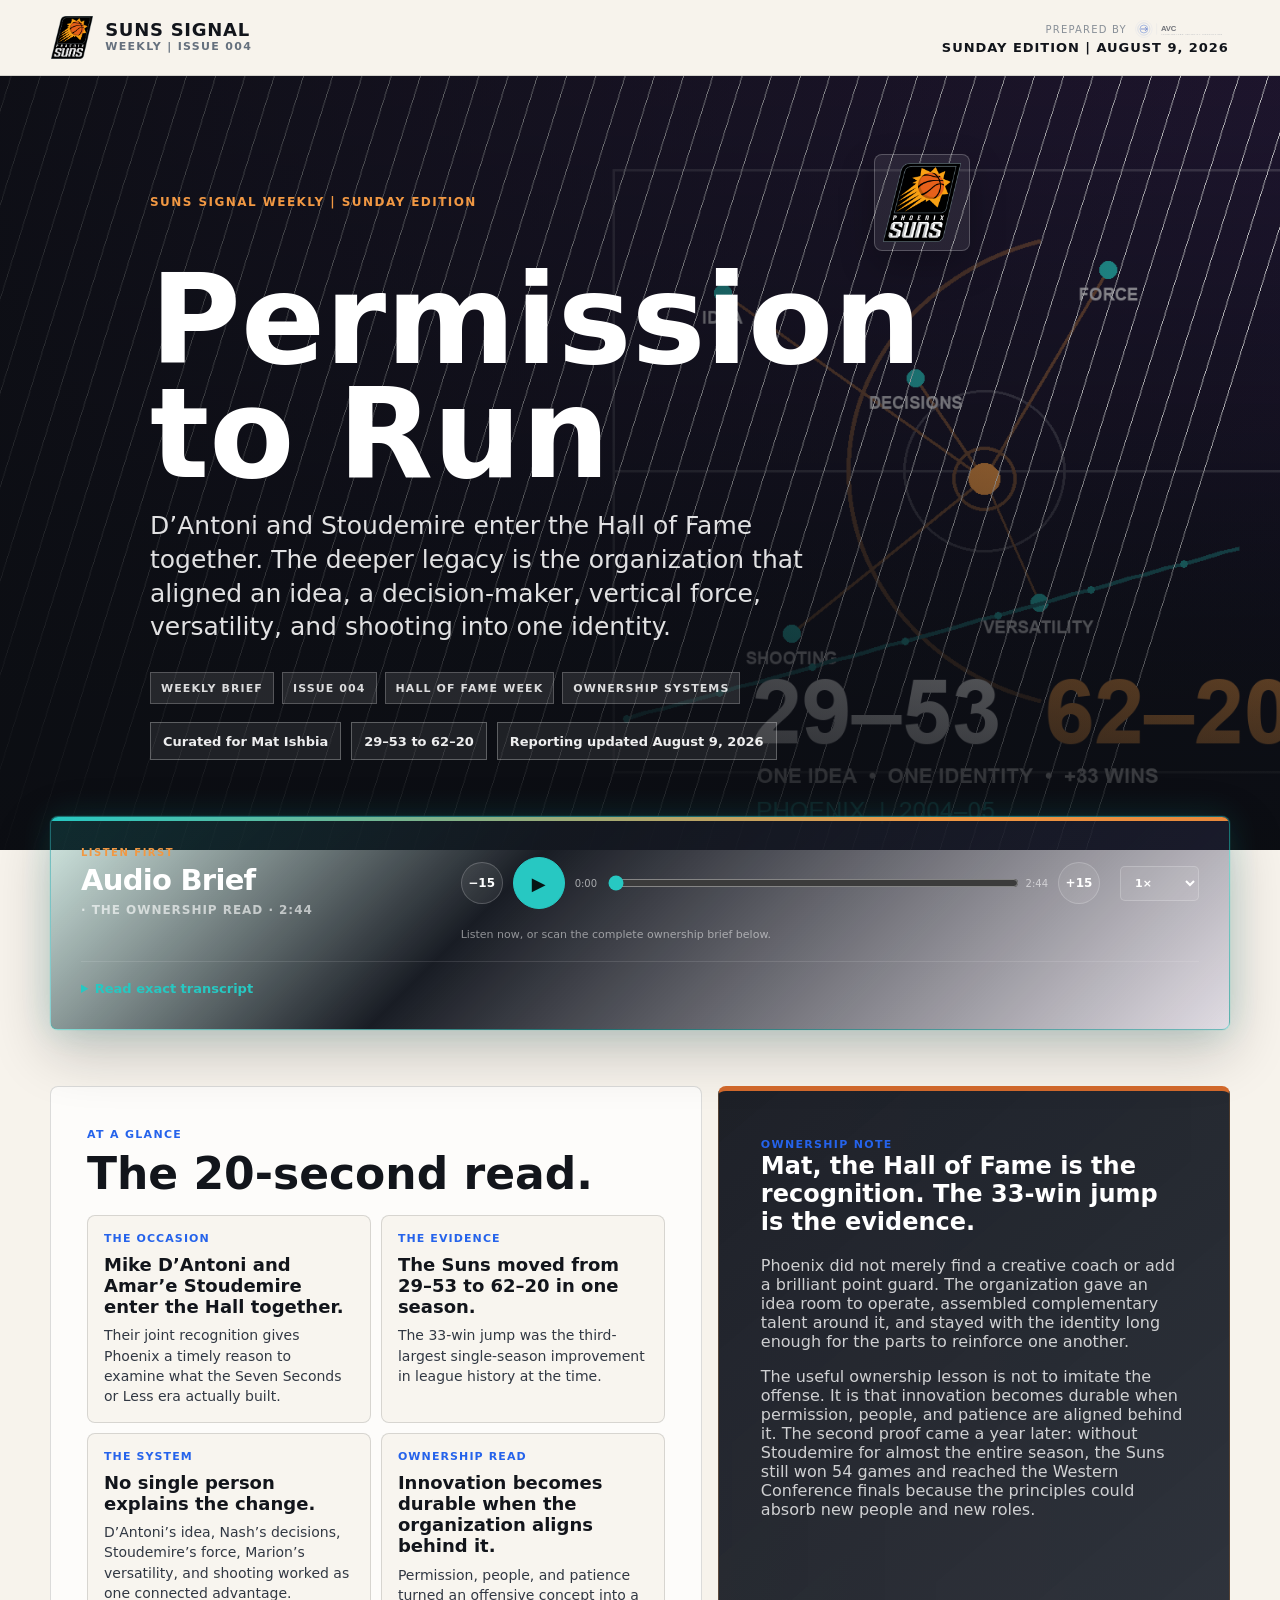
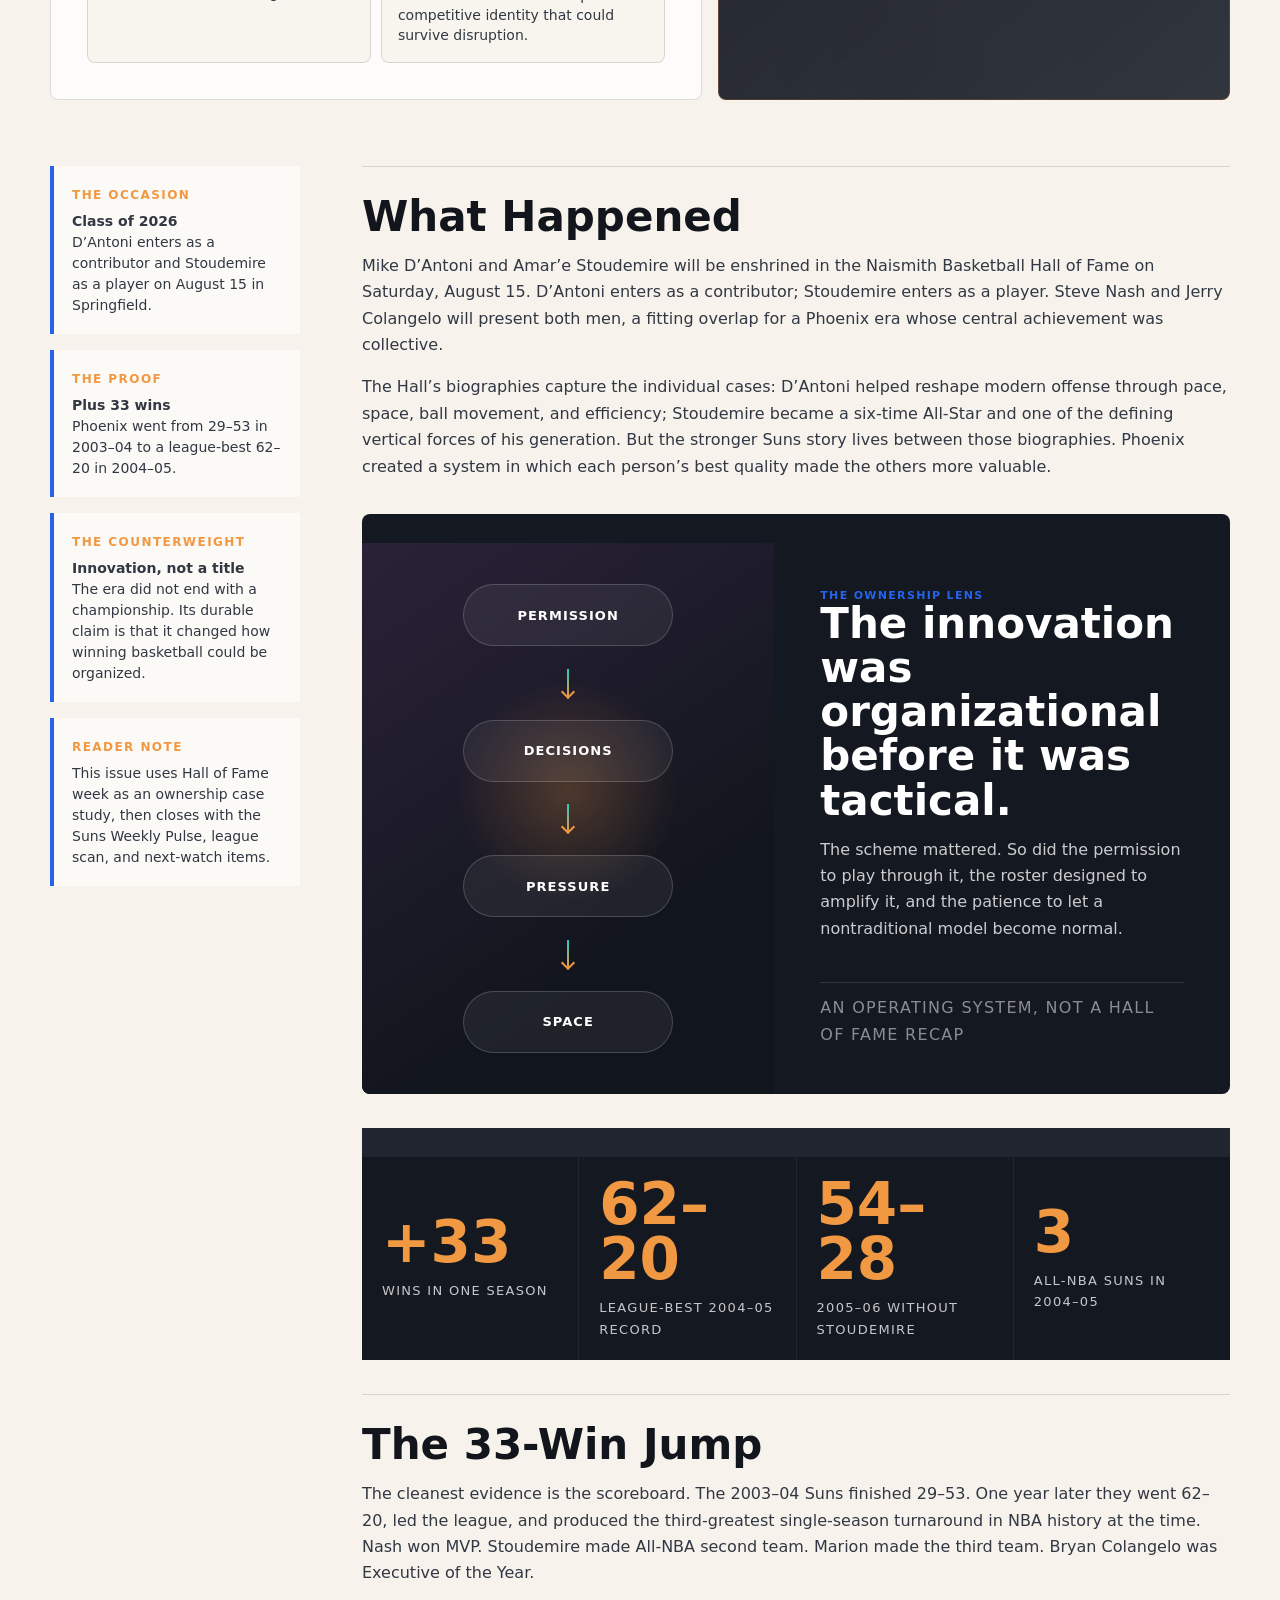
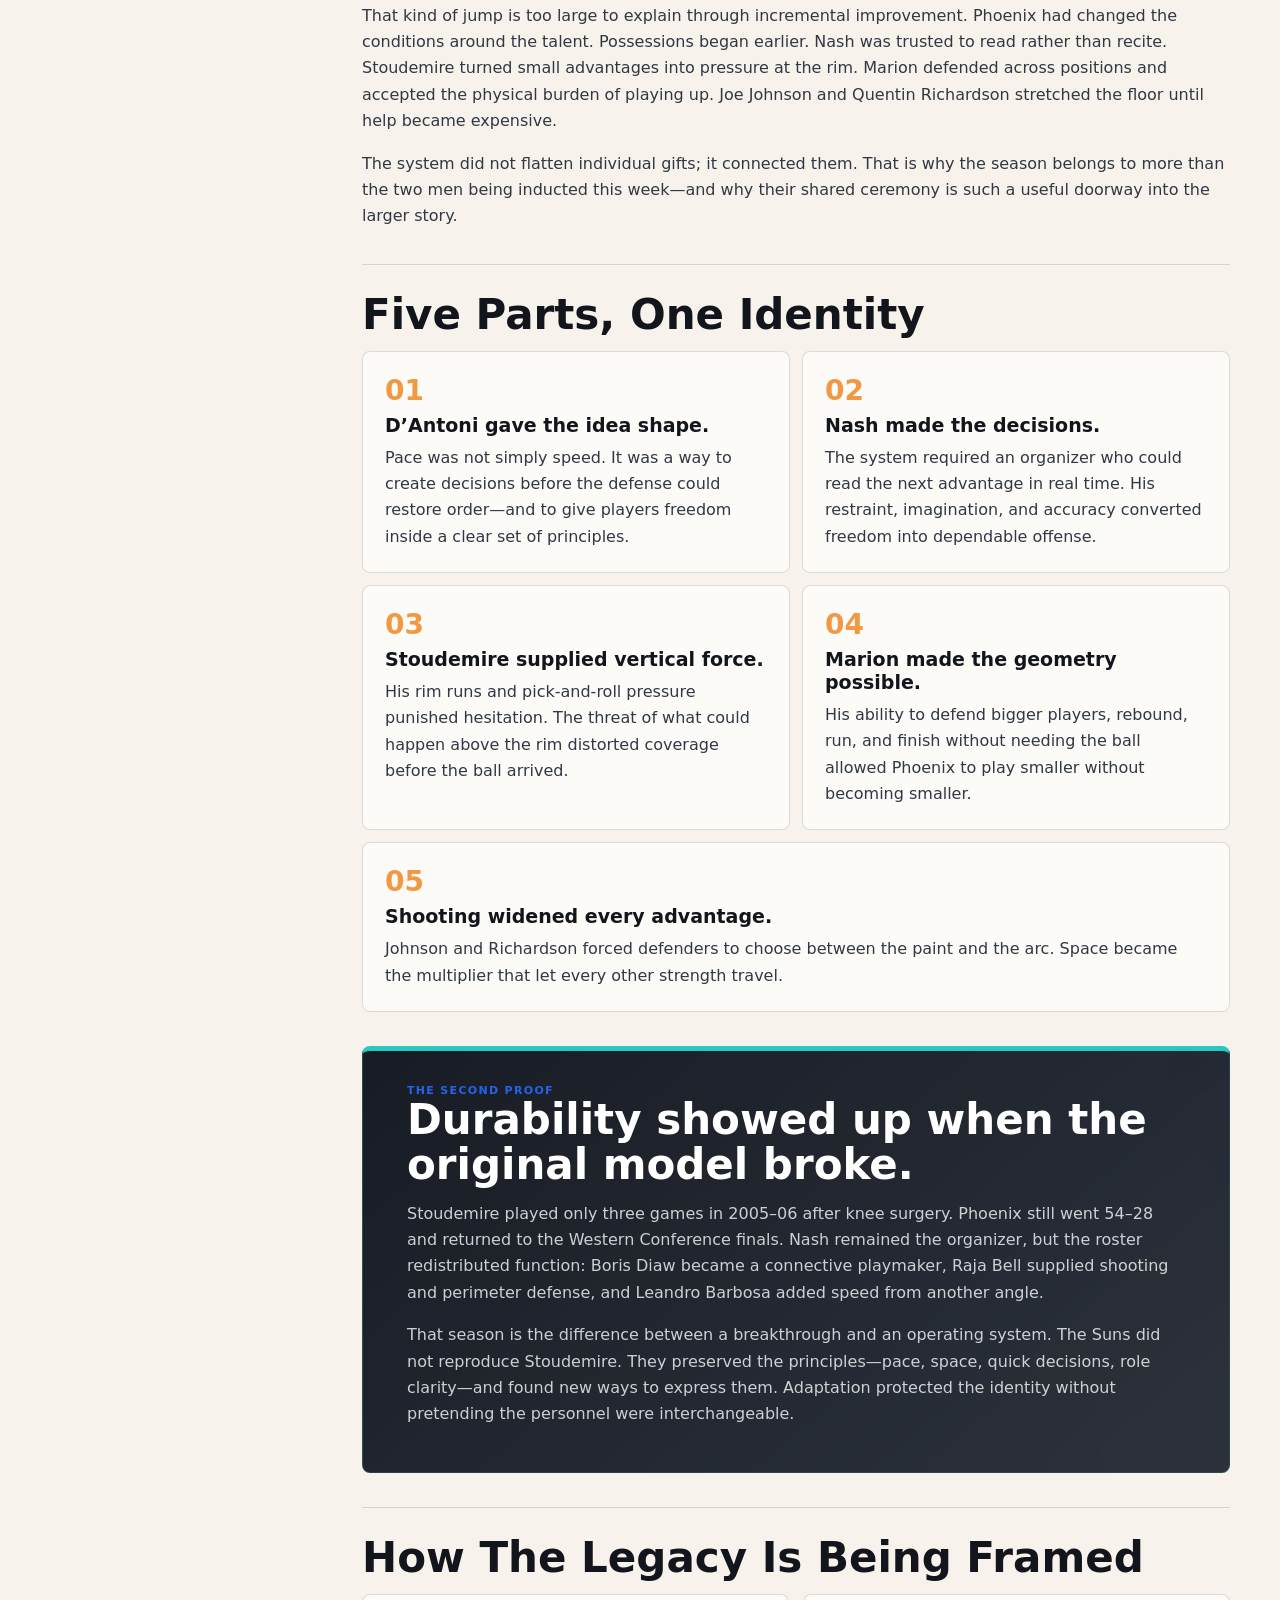
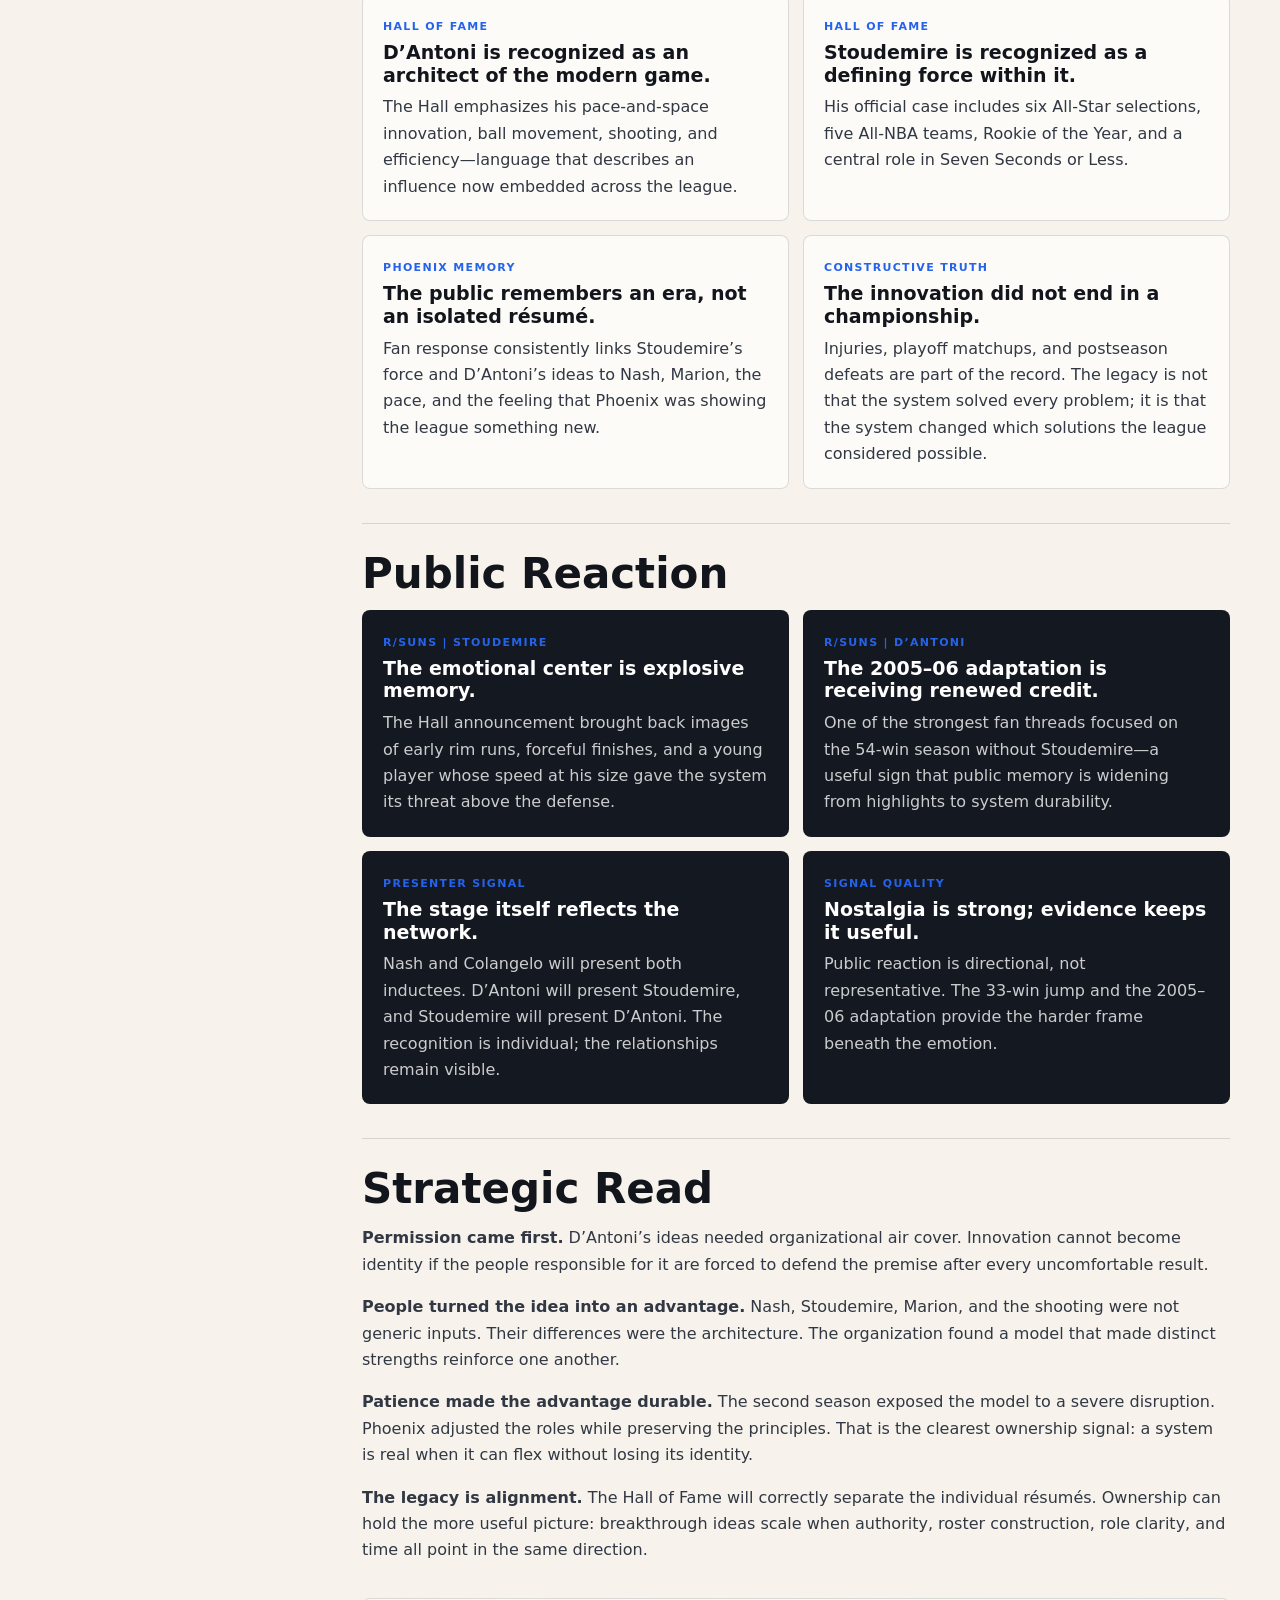
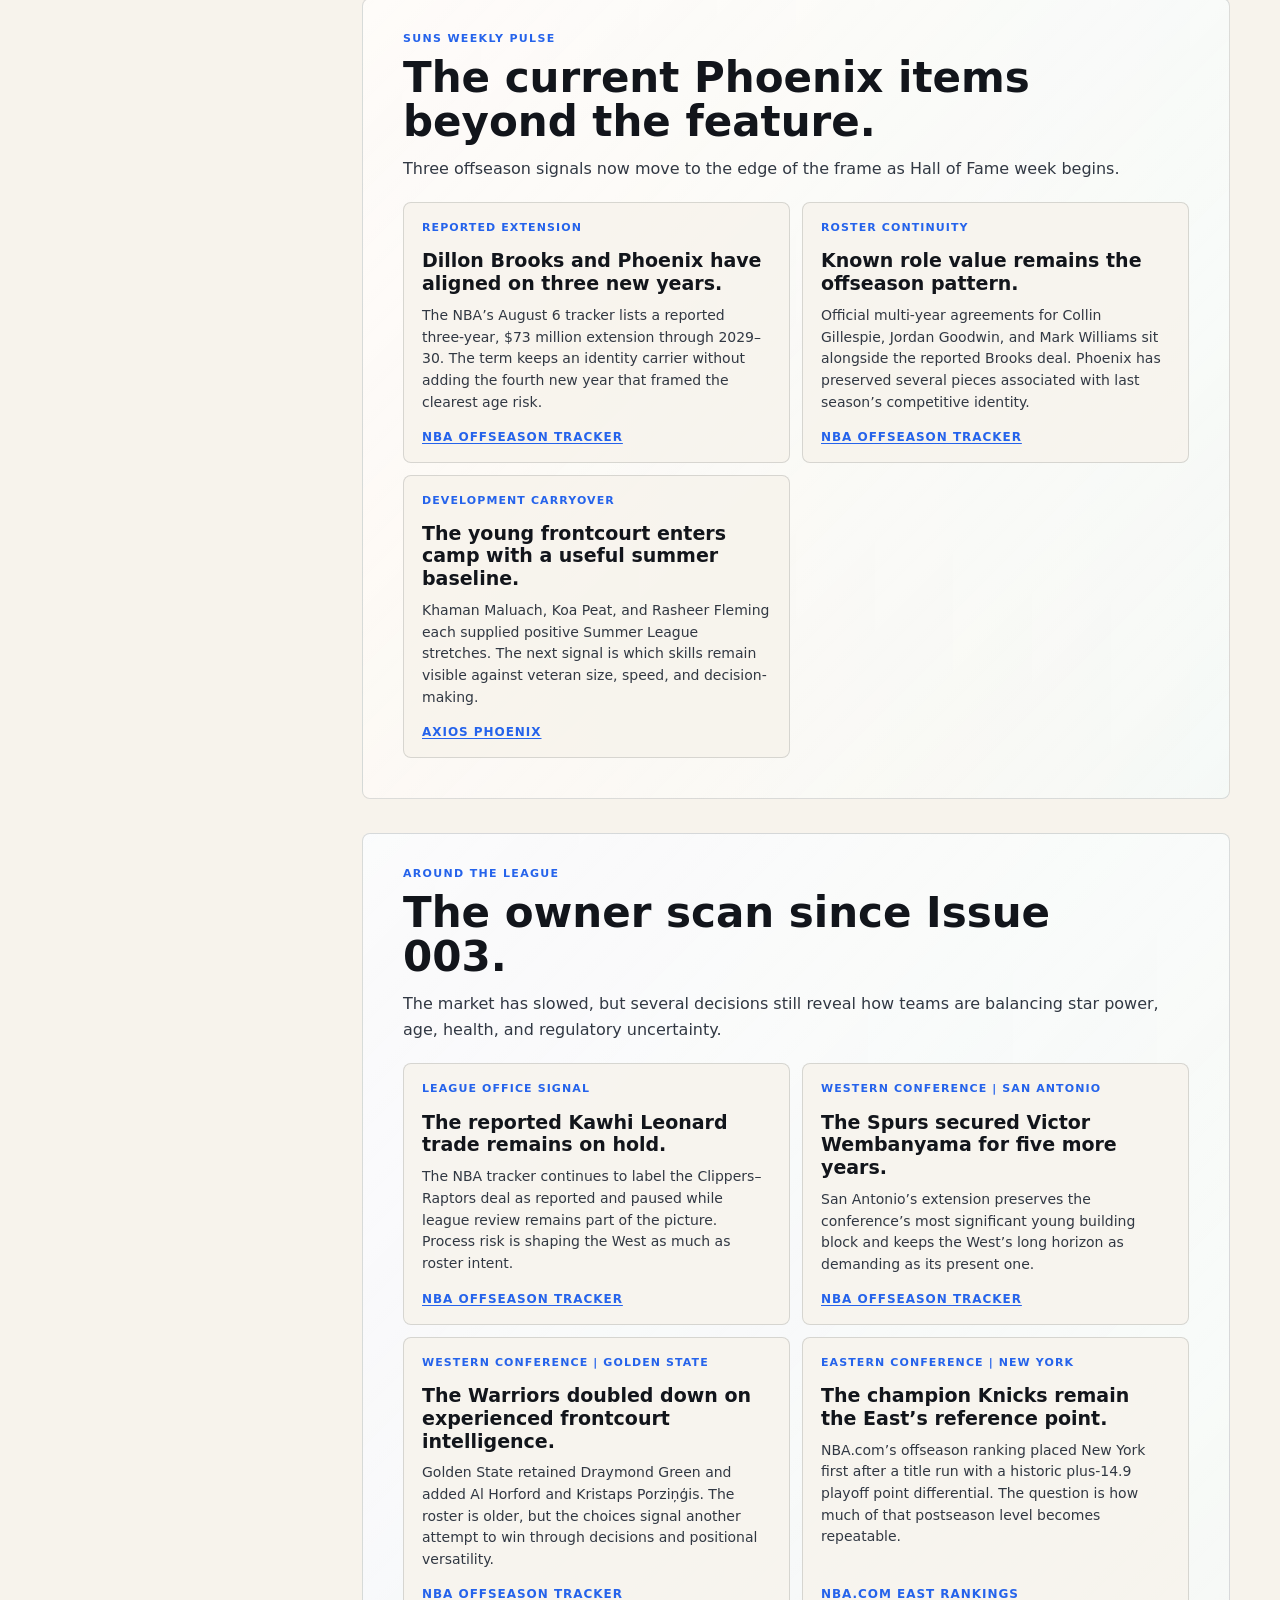
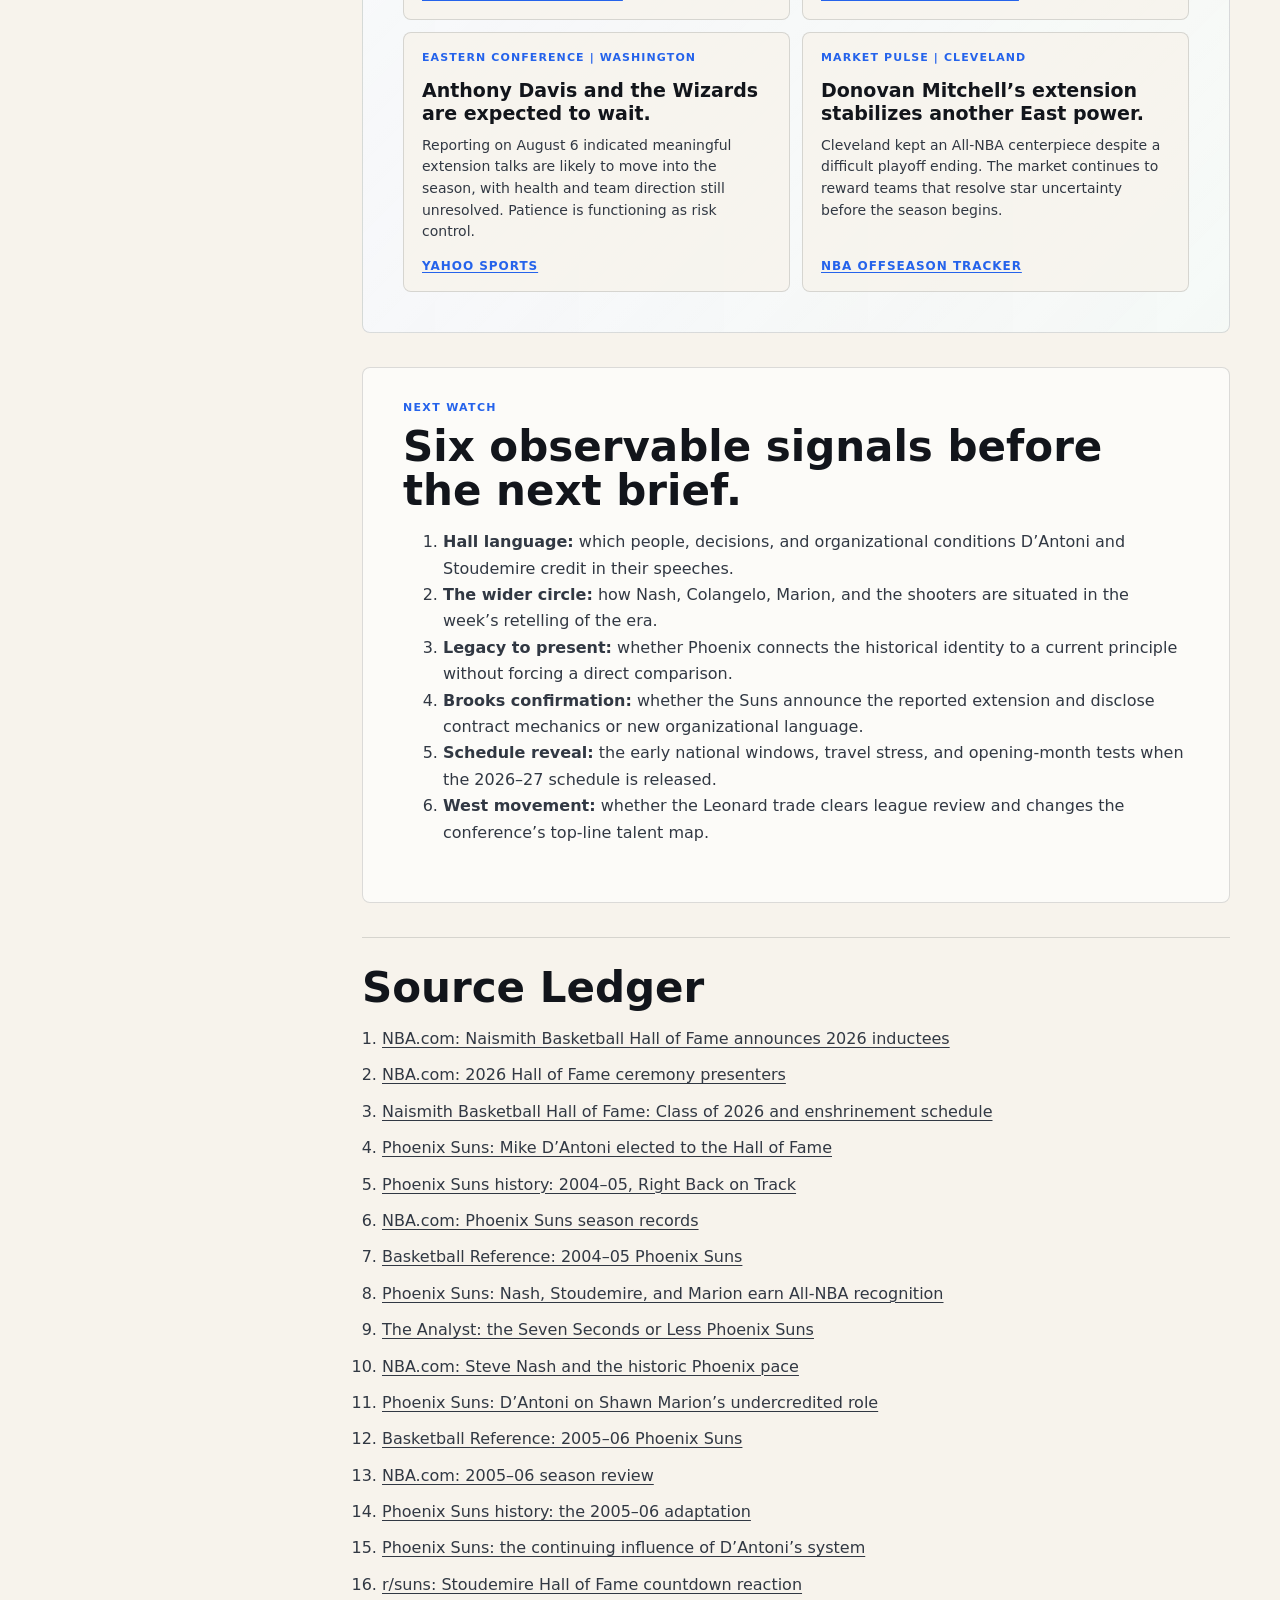
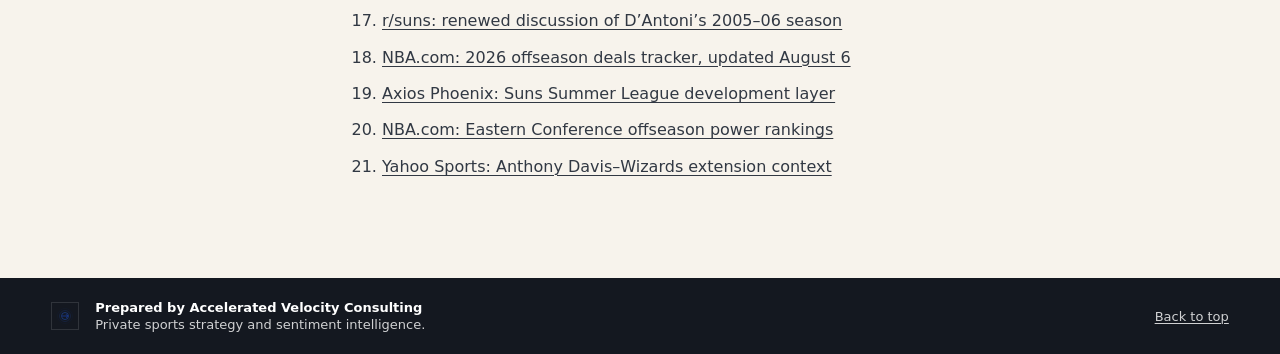
==== commit cfa56504: "Add ownership audio brief (#3) Co-authored-by: meltckr <meltckr@users.noreply.github.com>" ====
--- a/index.html
+++ b/index.html
@@ -66,6 +66,48 @@
         </div>
       </section>
 
+      <section class="signal-audio" aria-labelledby="audio-brief-title">
+        <div class="audio-player">
+          <div class="audio-copy">
+            <span>Listen First</span>
+            <h2 id="audio-brief-title">Audio Brief <em>· The Ownership Read · 2:44</em></h2>
+          </div>
+          <div class="audio-main">
+            <button class="audio-button" type="button" data-audio-back aria-label="Back 15 seconds">−15</button>
+            <button class="audio-button play" type="button" data-audio-play aria-label="Play the ownership audio brief">▶</button>
+            <div class="audio-timeline">
+              <span data-audio-current aria-live="off">0:00</span>
+              <input type="range" min="0" max="163.968" value="0" step="0.1" data-audio-range aria-label="Audio timeline">
+              <span data-audio-duration>2:44</span>
+            </div>
+            <button class="audio-button" type="button" data-audio-forward aria-label="Forward 15 seconds">+15</button>
+          </div>
+          <select class="audio-speed" data-audio-speed aria-label="Playback speed">
+            <option value="1">1×</option>
+            <option value="1.25">1.25×</option>
+            <option value="1.5">1.5×</option>
+          </select>
+          <p class="audio-note" data-audio-note>Listen now, or scan the complete ownership brief below.</p>
+          <details class="audio-transcript">
+            <summary>Read exact transcript</summary>
+            <div class="audio-transcript-copy">
+              <p>Mat, the number that matters this week isn’t a Hall of Fame vote. It’s thirty-three.</p>
+              <p>Phoenix won twenty-nine games in the 2003–04 season. One year later, the Suns won sixty-two. That thirty-three-win jump is the clearest evidence of what Mike D’Antoni, Amar’e Stoudemire, and the organization helped build.</p>
+              <p>D’Antoni and Amar’e will receive individual recognition in Springfield. They earned that. But the larger Suns story lives between their biographies. Phoenix created a system in which each person’s best quality made the others more valuable.</p>
+              <p>D’Antoni gave the idea shape and the players room to operate inside it. Steve Nash made the decisions in real time. Amar’e created pressure above the rim and down the middle of the floor. Shawn Marion supplied the versatility that allowed Phoenix to play smaller without becoming smaller. Joe Johnson and Quentin Richardson made help expensive by stretching the defense.</p>
+              <p>None of those pieces tells the full story alone. Together, they became an identity.</p>
+              <p>That is where the ownership lesson begins. Innovation needs permission. A new idea cannot become normal if the person responsible for it has to defend the premise after every uncomfortable result.</p>
+              <p>Innovation also needs the right people. Not interchangeable talent. Complementary talent. Phoenix found a model that allowed very different strengths to reinforce one another.</p>
+              <p>And innovation needs patience. The second proof came the following season, when Amar’e played only three games after knee surgery. The Suns did not try to reproduce him. They redistributed function. Boris Diaw became a connective playmaker. Raja Bell added shooting and perimeter defense. Leandro Barbosa brought speed from another angle. Phoenix still won fifty-four games and returned to the Western Conference finals.</p>
+              <p>That season showed the difference between a breakthrough and an operating system. The personnel changed. The principles held.</p>
+              <p>The Seven Seconds or Less Suns did not finish the story with a championship. That matters. But they changed what the league believed winning basketball could look like. Their durable legacy is not simply pace or three-point volume. It is organizational alignment.</p>
+              <p>The Hall of Fame is the recognition. The thirty-three-win jump is the evidence. And the larger lesson is what can happen when permission, people, and patience all point in the same direction.</p>
+            </div>
+          </details>
+          <audio preload="metadata" data-audio src="audio/suns-signal-004-permission-to-run-v1.mp3"></audio>
+        </div>
+      </section>
+
       <section class="top-brief" aria-label="Suns Signal first read">
         <div class="glance-panel">
           <span class="source-tag">At A Glance</span>
@@ -384,5 +426,78 @@
       </div>
       <a href="#top">Back to top</a>
     </footer>
+    <script>
+      (() => {
+        const root = document.querySelector('.signal-audio');
+        if (!root) return;
+        const audio = root.querySelector('[data-audio]');
+        const play = root.querySelector('[data-audio-play]');
+        const back = root.querySelector('[data-audio-back]');
+        const forward = root.querySelector('[data-audio-forward]');
+        const range = root.querySelector('[data-audio-range]');
+        const current = root.querySelector('[data-audio-current]');
+        const duration = root.querySelector('[data-audio-duration]');
+        const speed = root.querySelector('[data-audio-speed]');
+        const note = root.querySelector('[data-audio-note]');
+        const formatTime = (value, round = false) => {
+          if (!Number.isFinite(value)) return '0:00';
+          const seconds = round ? Math.round(value) : Math.floor(value);
+          return `${Math.floor(seconds / 60)}:${String(seconds % 60).padStart(2, '0')}`;
+        };
+        const seekTo = value => {
+          const next = Math.max(0, Math.min(audio.duration || 0, value));
+          audio.currentTime = next;
+          range.value = String(next);
+          current.textContent = formatTime(next);
+        };
+        const setPlayState = isPlaying => {
+          play.textContent = isPlaying ? 'Ⅱ' : '▶';
+          play.setAttribute('aria-label', isPlaying ? 'Pause the ownership audio brief' : 'Play the ownership audio brief');
+        };
+        audio.addEventListener('loadedmetadata', () => {
+          duration.textContent = formatTime(audio.duration, true);
+          range.max = String(audio.duration);
+        });
+        audio.addEventListener('timeupdate', () => {
+          current.textContent = formatTime(audio.currentTime);
+          range.value = String(audio.currentTime);
+        });
+        audio.addEventListener('play', () => setPlayState(true));
+        audio.addEventListener('pause', () => setPlayState(false));
+        audio.addEventListener('ended', () => {
+          audio.currentTime = 0;
+          setPlayState(false);
+        });
+        audio.addEventListener('error', () => {
+          play.disabled = true;
+          back.disabled = true;
+          forward.disabled = true;
+          range.disabled = true;
+          speed.disabled = true;
+          note.textContent = 'The audio brief is temporarily unavailable. The exact transcript remains below.';
+        });
+        play.addEventListener('click', () => {
+          if (audio.paused) {
+            audio.play().catch(() => {
+              note.textContent = 'Playback did not start. Please try again or read the exact transcript below.';
+            });
+          } else {
+            audio.pause();
+          }
+        });
+        back.addEventListener('click', () => {
+          seekTo(audio.currentTime - 15);
+        });
+        forward.addEventListener('click', () => {
+          seekTo(audio.currentTime + 15);
+        });
+        range.addEventListener('input', () => {
+          seekTo(Number(range.value));
+        });
+        speed.addEventListener('change', () => {
+          audio.playbackRate = Number(speed.value);
+        });
+      })();
+    </script>
   </body>
 </html>
--- a/styles.css
+++ b/styles.css
@@ -250,6 +250,217 @@
   font-weight: 800;
 }
 
+.signal-audio {
+  position: relative;
+  z-index: 8;
+  width: min(var(--max), calc(100% - 36px));
+  margin: -34px auto 0;
+}
+
+.audio-player {
+  position: relative;
+  overflow: hidden;
+  display: grid;
+  grid-template-columns: minmax(230px, 0.72fr) minmax(0, 1.28fr) auto;
+  align-items: center;
+  gap: 20px;
+  padding: clamp(22px, 4vw, 30px);
+  border: 1px solid rgba(39, 200, 194, 0.46);
+  border-radius: 8px;
+  color: var(--white);
+  background:
+    linear-gradient(135deg, rgba(39, 200, 194, 0.16), rgba(20, 24, 32, 0.98) 38%, rgba(108, 101, 184, 0.16));
+  box-shadow:
+    0 0 0 1px rgba(39, 200, 194, 0.08),
+    0 20px 58px rgba(18, 21, 27, 0.24),
+    0 0 34px rgba(39, 200, 194, 0.16);
+  animation: signal-audio-glow 4.6s ease-in-out infinite;
+}
+
+.audio-player::after {
+  content: "";
+  position: absolute;
+  z-index: 2;
+  inset: 0 0 auto;
+  height: 4px;
+  background: linear-gradient(90deg, var(--teal), var(--ember), var(--copper), var(--violet), var(--teal));
+  background-size: 300% 100%;
+  animation: signal-audio-flow 5s linear infinite;
+}
+
+.audio-copy,
+.audio-main,
+.audio-speed,
+.audio-note,
+.audio-transcript,
+.audio-player audio {
+  position: relative;
+  z-index: 3;
+}
+
+.audio-copy span {
+  display: block;
+  color: var(--ember);
+  font-size: 10px;
+  font-weight: 900;
+  text-transform: uppercase;
+  letter-spacing: 0.15em;
+}
+
+.audio-copy h2 {
+  margin: 7px 0 0;
+  color: var(--white);
+  font-size: clamp(22px, 3vw, 29px);
+  line-height: 1.05;
+  letter-spacing: -0.025em;
+}
+
+.audio-copy h2 em {
+  display: block;
+  margin-top: 8px;
+  color: rgba(255, 255, 255, 0.62);
+  font-size: 12px;
+  font-style: normal;
+  font-weight: 800;
+  line-height: 1.3;
+  text-transform: uppercase;
+  letter-spacing: 0.08em;
+}
+
+.audio-main {
+  display: grid;
+  grid-template-columns: auto auto minmax(180px, 1fr) auto;
+  align-items: center;
+  gap: 10px;
+}
+
+.audio-button {
+  width: 42px;
+  height: 42px;
+  border: 1px solid rgba(255, 255, 255, 0.2);
+  border-radius: 50%;
+  background: rgba(255, 255, 255, 0.07);
+  color: var(--white);
+  font: inherit;
+  font-size: 12px;
+  font-weight: 900;
+  cursor: pointer;
+}
+
+.audio-button.play {
+  width: 52px;
+  height: 52px;
+  border-color: var(--teal);
+  background: var(--teal);
+  color: #071514;
+  font-size: 18px;
+}
+
+.audio-button:hover:not(:disabled),
+.audio-button:focus-visible:not(:disabled) {
+  border-color: var(--ember);
+}
+
+.audio-button:disabled,
+.audio-speed:disabled,
+.audio-timeline input:disabled {
+  cursor: not-allowed;
+  opacity: 0.44;
+}
+
+.audio-timeline {
+  display: grid;
+  grid-template-columns: auto minmax(120px, 1fr) auto;
+  align-items: center;
+  gap: 9px;
+}
+
+.audio-timeline span {
+  color: rgba(255, 255, 255, 0.58);
+  font-size: 10px;
+  font-variant-numeric: tabular-nums;
+}
+
+.audio-timeline input {
+  width: 100%;
+  accent-color: var(--teal);
+}
+
+.audio-speed {
+  border: 1px solid rgba(255, 255, 255, 0.2);
+  border-radius: 5px;
+  padding: 9px 10px;
+  color: var(--white);
+  background: rgba(255, 255, 255, 0.07);
+  font: inherit;
+  font-size: 11px;
+  font-weight: 850;
+}
+
+.audio-note {
+  grid-column: 2 / 4;
+  margin: -11px 0 0;
+  color: rgba(255, 255, 255, 0.5);
+  font-size: 11px;
+}
+
+.audio-transcript {
+  grid-column: 1 / -1;
+  padding-top: 16px;
+  border-top: 1px solid rgba(255, 255, 255, 0.11);
+  color: rgba(255, 255, 255, 0.68);
+  font-size: 13px;
+  line-height: 1.65;
+}
+
+.audio-transcript summary {
+  width: fit-content;
+  color: var(--teal);
+  font-weight: 850;
+  cursor: pointer;
+}
+
+.audio-transcript-copy {
+  max-width: 830px;
+  padding-top: 16px;
+}
+
+.audio-transcript-copy p {
+  margin-bottom: 14px;
+}
+
+.audio-player audio {
+  position: absolute;
+  width: 1px;
+  height: 1px;
+  opacity: 0;
+  pointer-events: none;
+}
+
+.audio-button:focus-visible,
+.audio-speed:focus-visible,
+.audio-timeline input:focus-visible,
+.audio-transcript summary:focus-visible {
+  outline: 2px solid var(--ember);
+  outline-offset: 3px;
+}
+
+@keyframes signal-audio-glow {
+  50% {
+    border-color: rgba(241, 152, 67, 0.62);
+    box-shadow:
+      0 0 0 2px rgba(39, 200, 194, 0.2),
+      0 20px 58px rgba(18, 21, 27, 0.26),
+      0 0 50px rgba(39, 200, 194, 0.28);
+  }
+}
+
+@keyframes signal-audio-flow {
+  to {
+    background-position: 300% 0;
+  }
+}
+
 .rail-block p,
 .story p,
 .story li {
@@ -905,6 +1116,20 @@
     position: static;
     grid-template-columns: repeat(auto-fit, minmax(170px, 1fr));
   }
+
+  .audio-player {
+    grid-template-columns: 1fr;
+  }
+
+  .audio-note,
+  .audio-transcript {
+    grid-column: 1;
+    margin: 0;
+  }
+
+  .audio-speed {
+    justify-self: start;
+  }
 }
 
 @media (max-width: 680px) {
@@ -924,6 +1149,26 @@
 
   .hero-meta span {
     width: 100%;
+  }
+
+  .signal-audio {
+    margin-top: -24px;
+  }
+
+  .audio-player {
+    gap: 17px;
+    padding: 20px;
+  }
+
+  .audio-main {
+    grid-template-columns: auto auto auto;
+    justify-content: start;
+  }
+
+  .audio-timeline {
+    grid-column: 1 / -1;
+    grid-row: 2;
+    min-width: 0;
   }
 
   .series-row {
@@ -967,3 +1212,10 @@
     text-decoration: none;
   }
 }
+
+@media (prefers-reduced-motion: reduce) {
+  .audio-player,
+  .audio-player::after {
+    animation: none;
+  }
+}
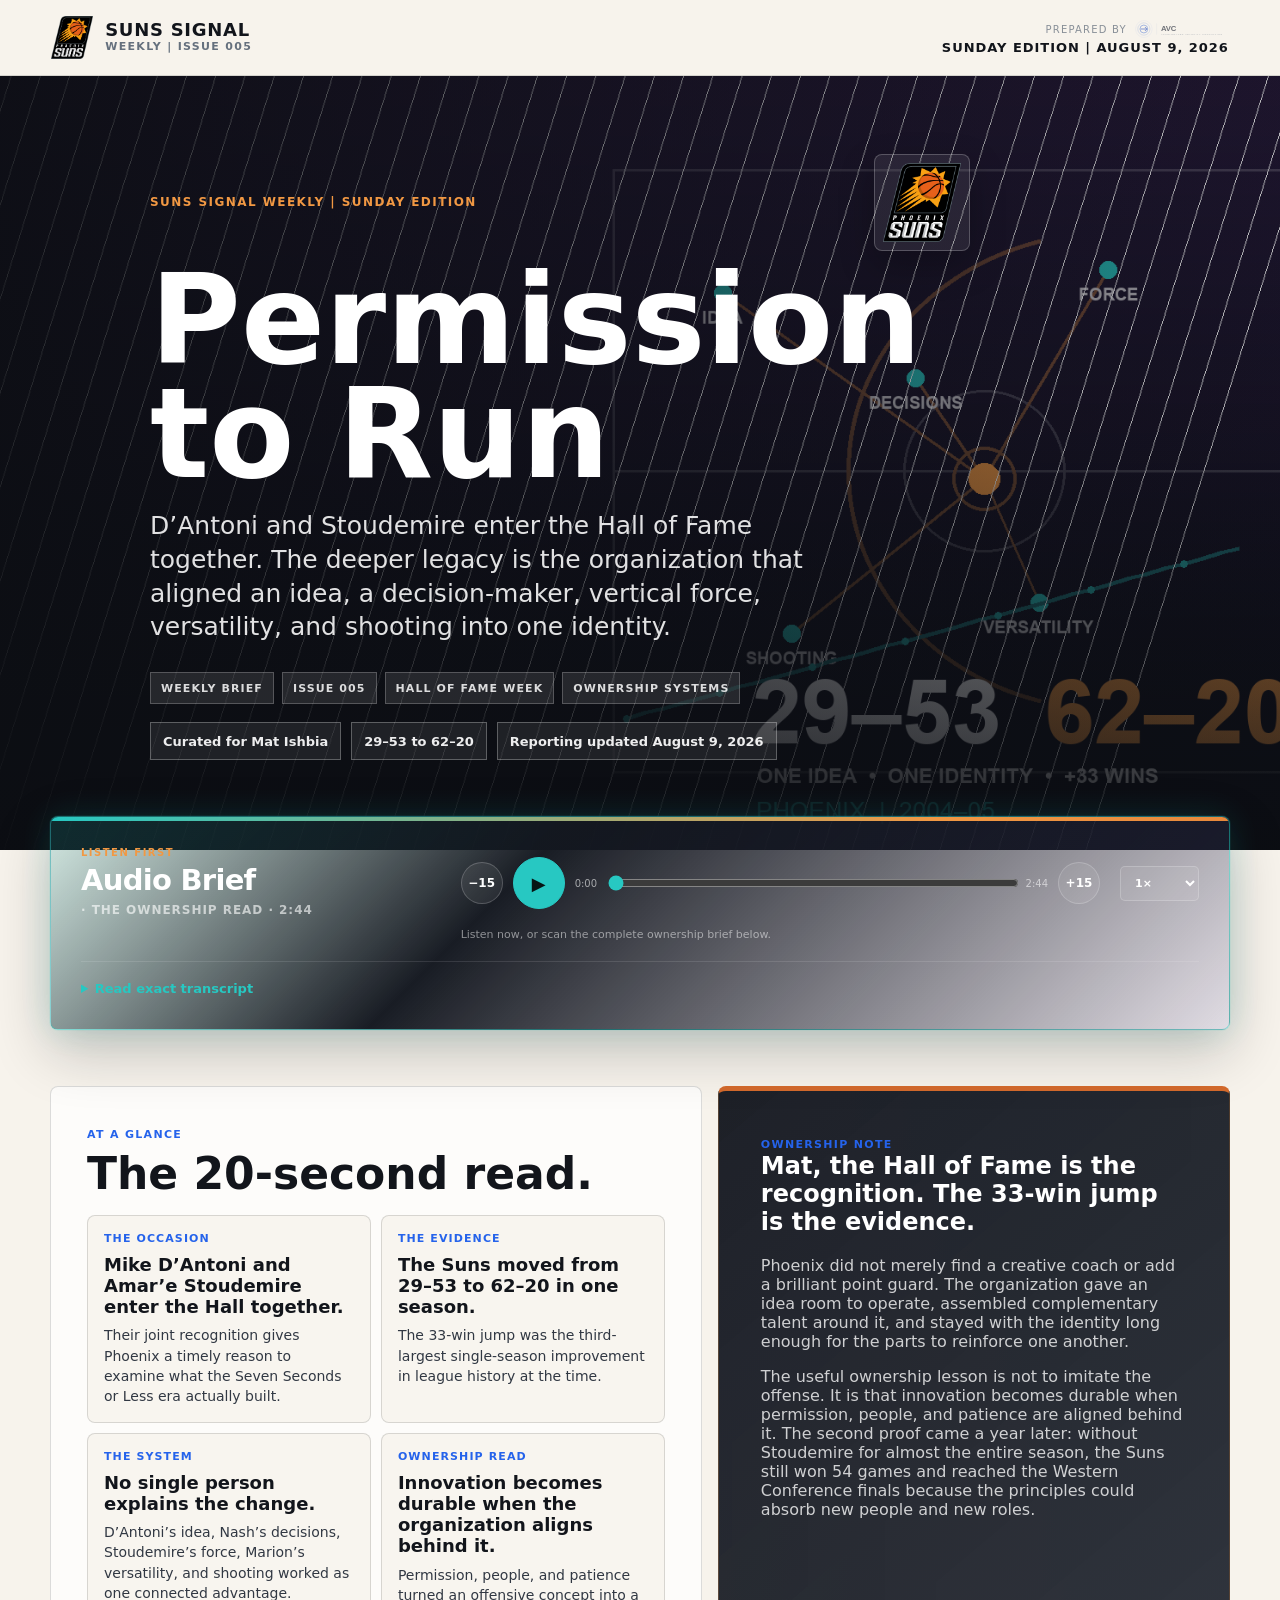
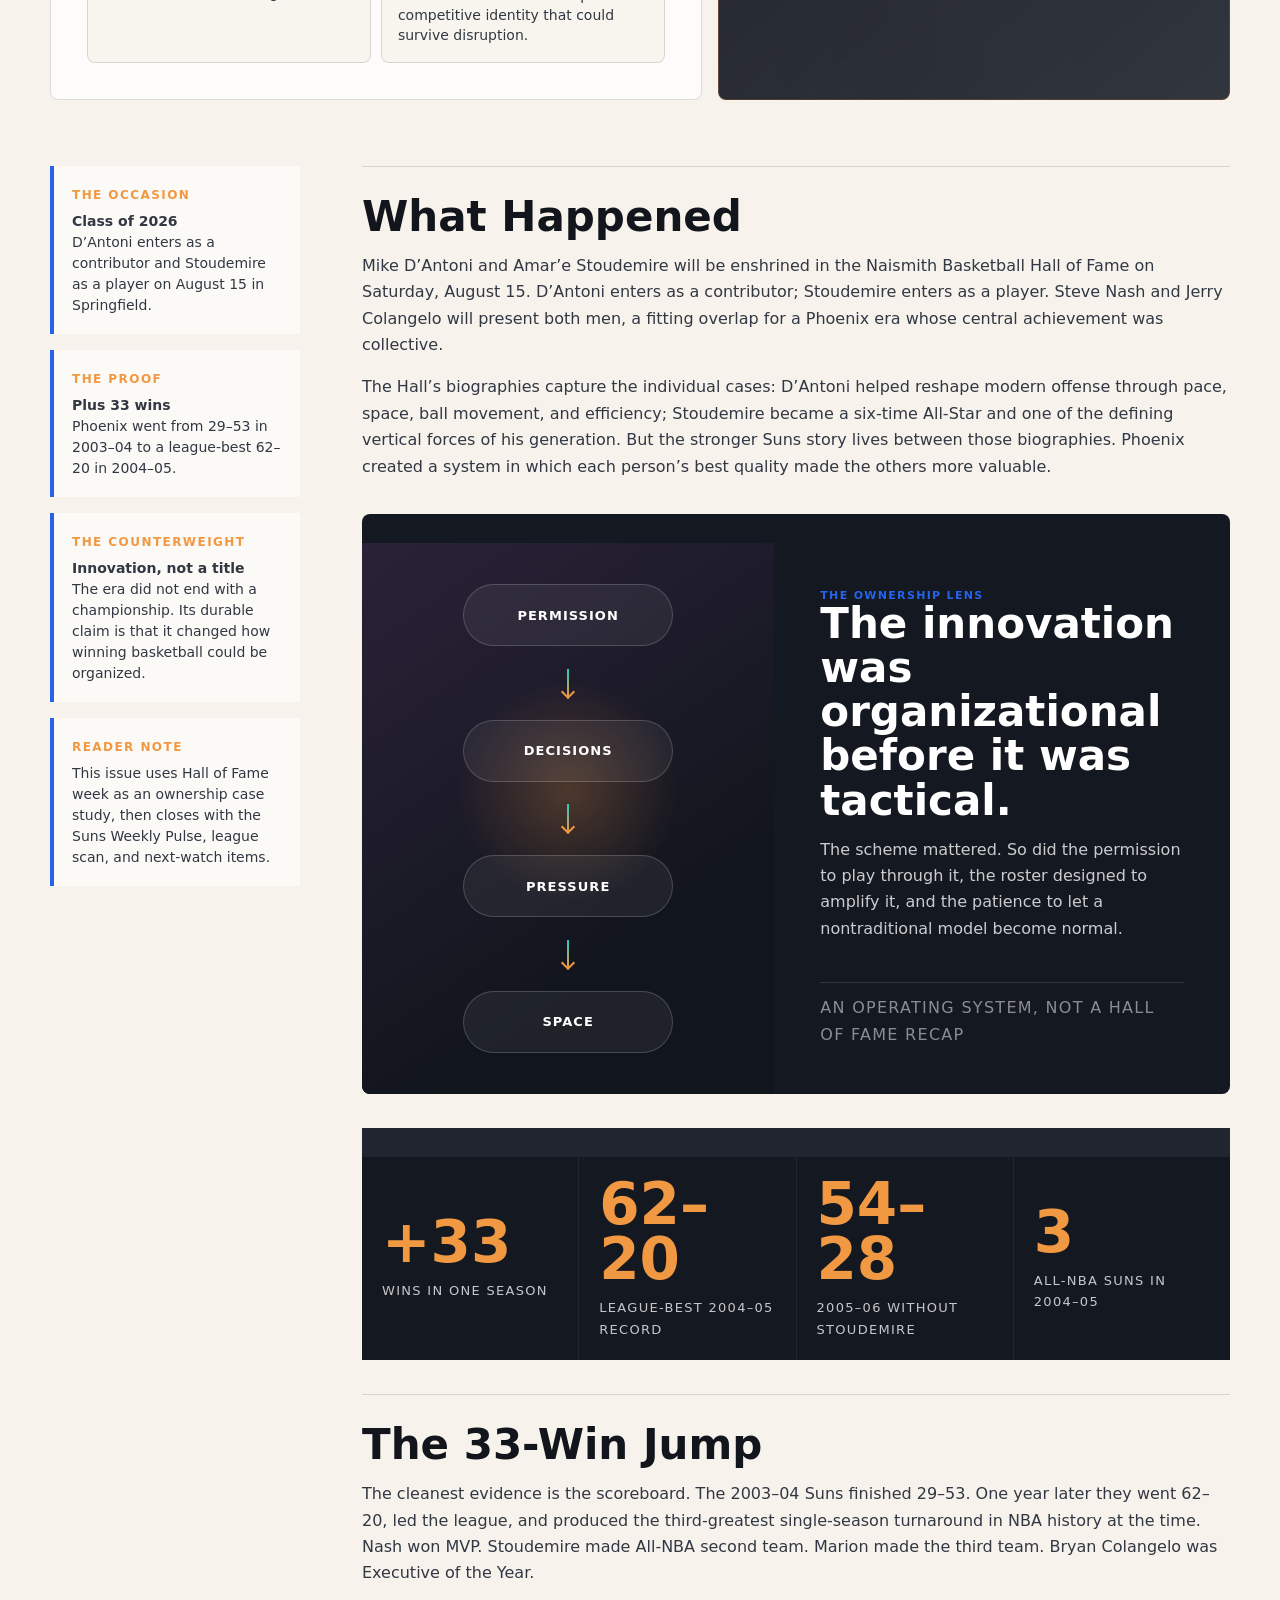
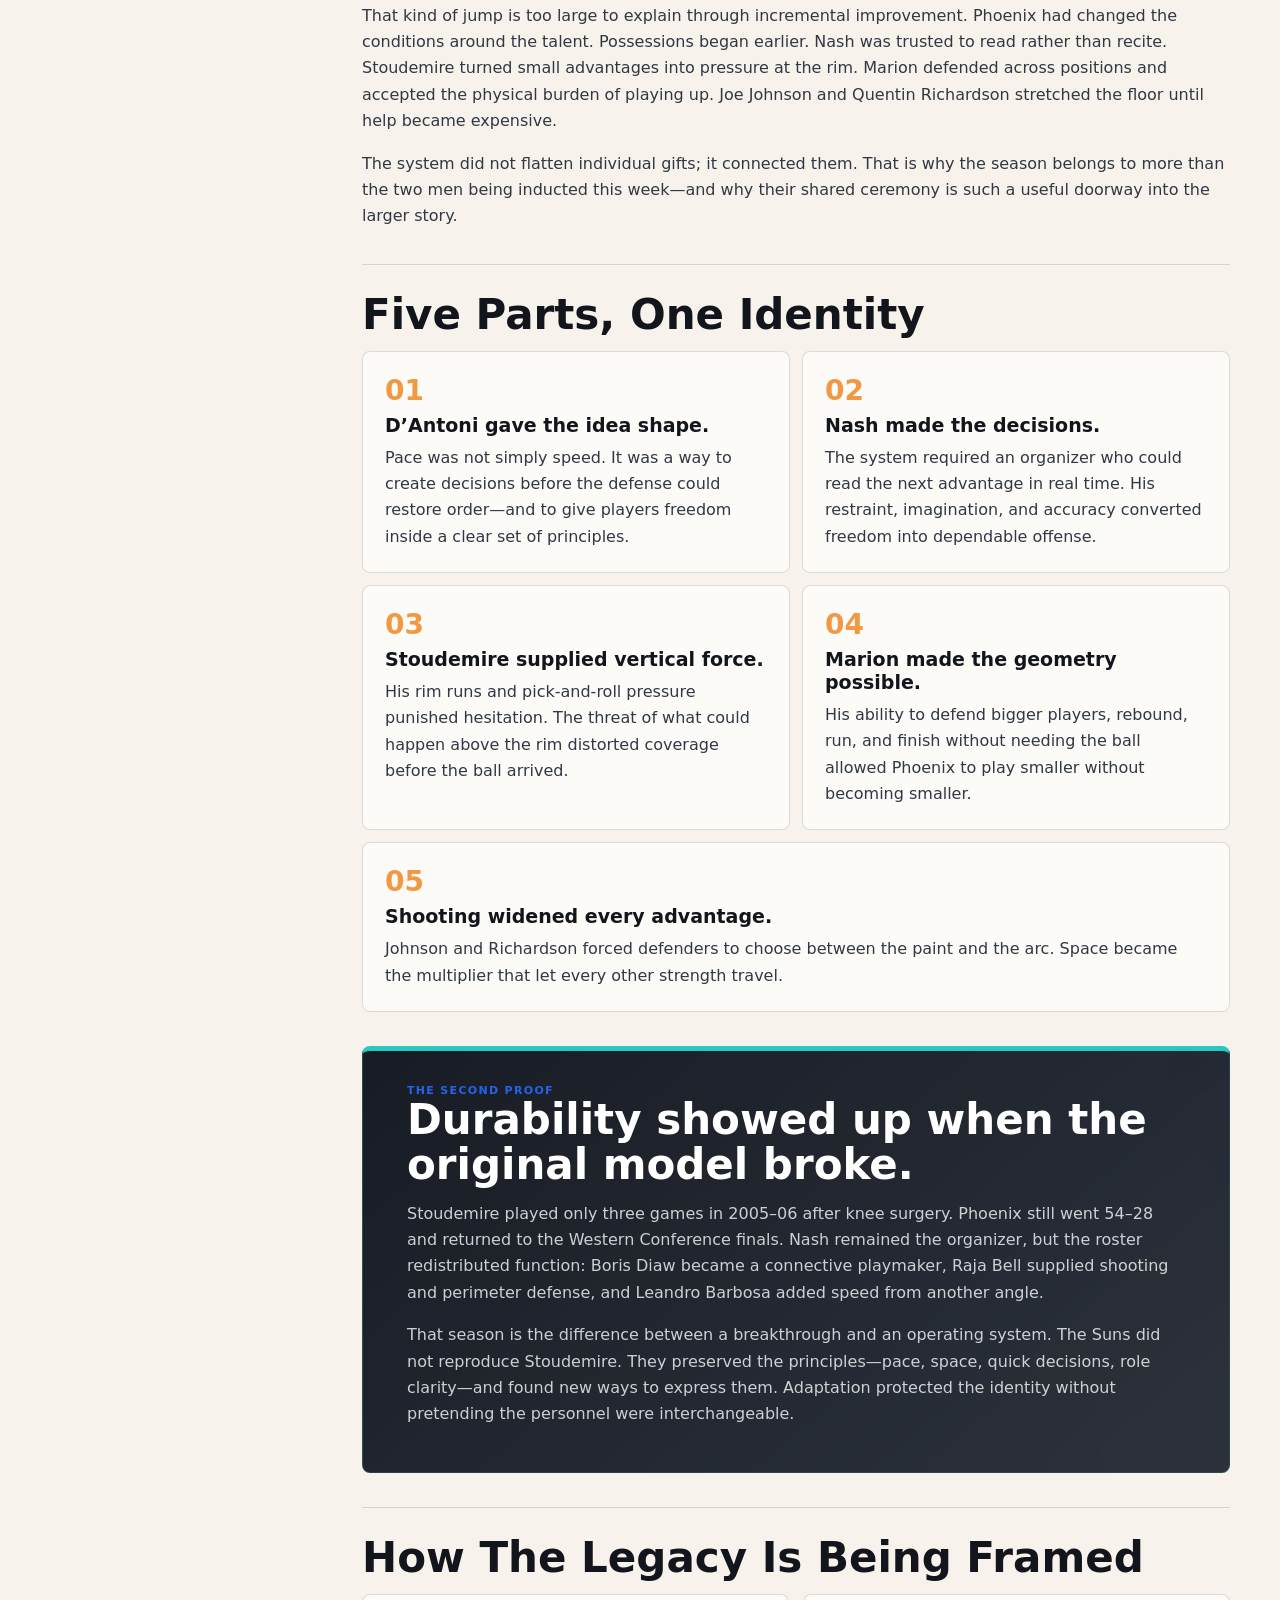
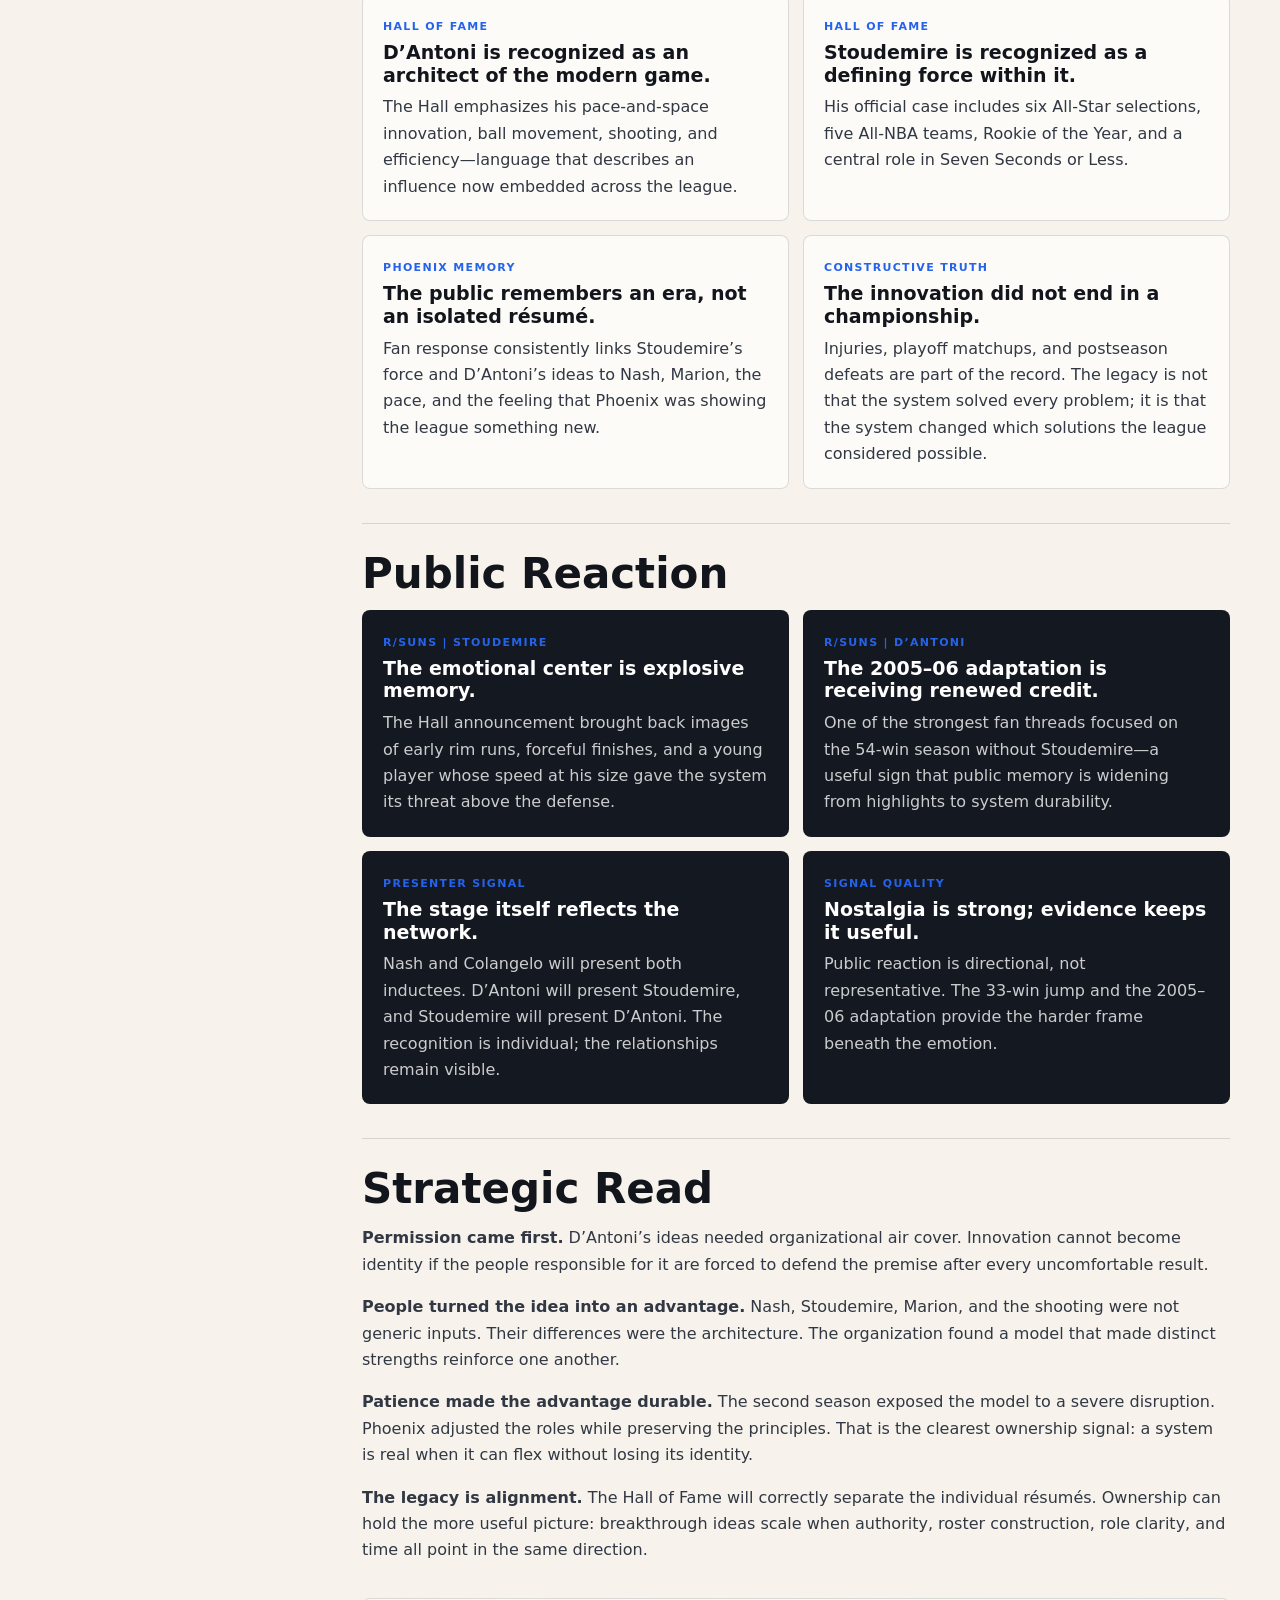
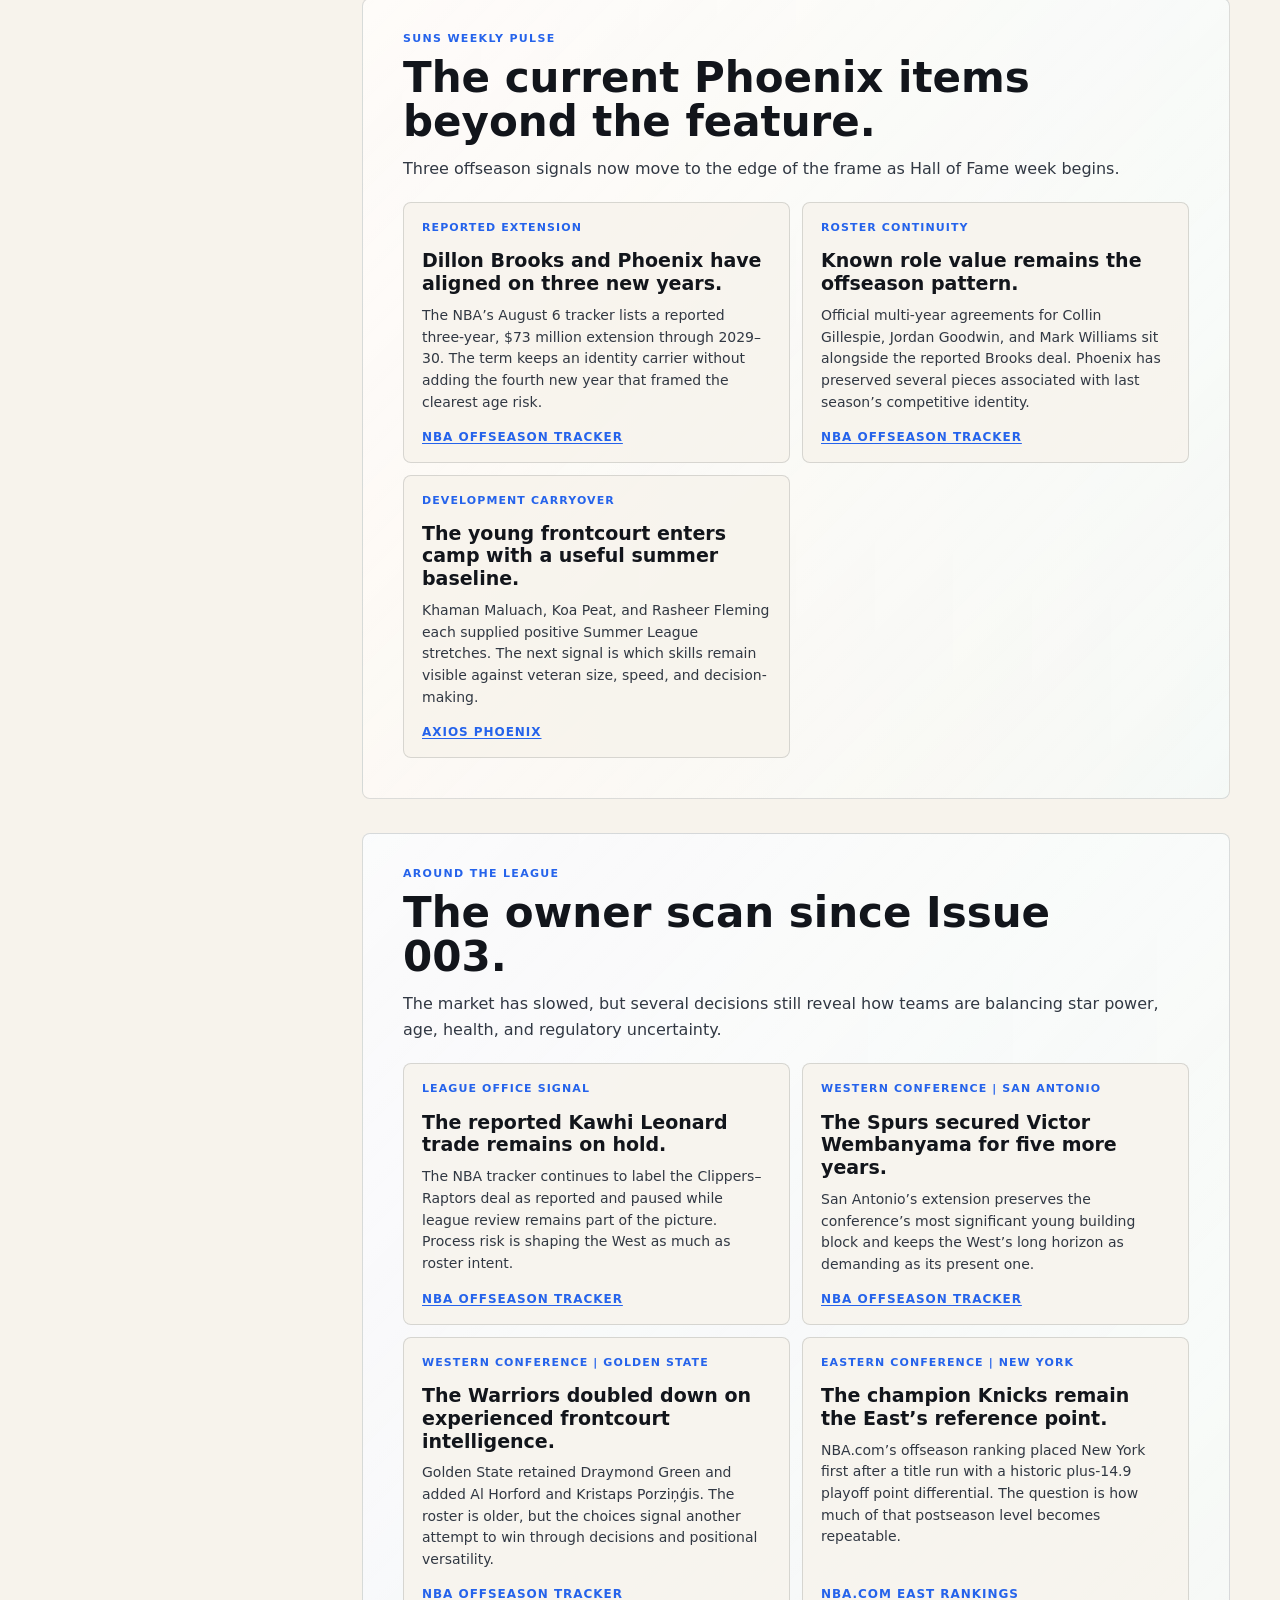
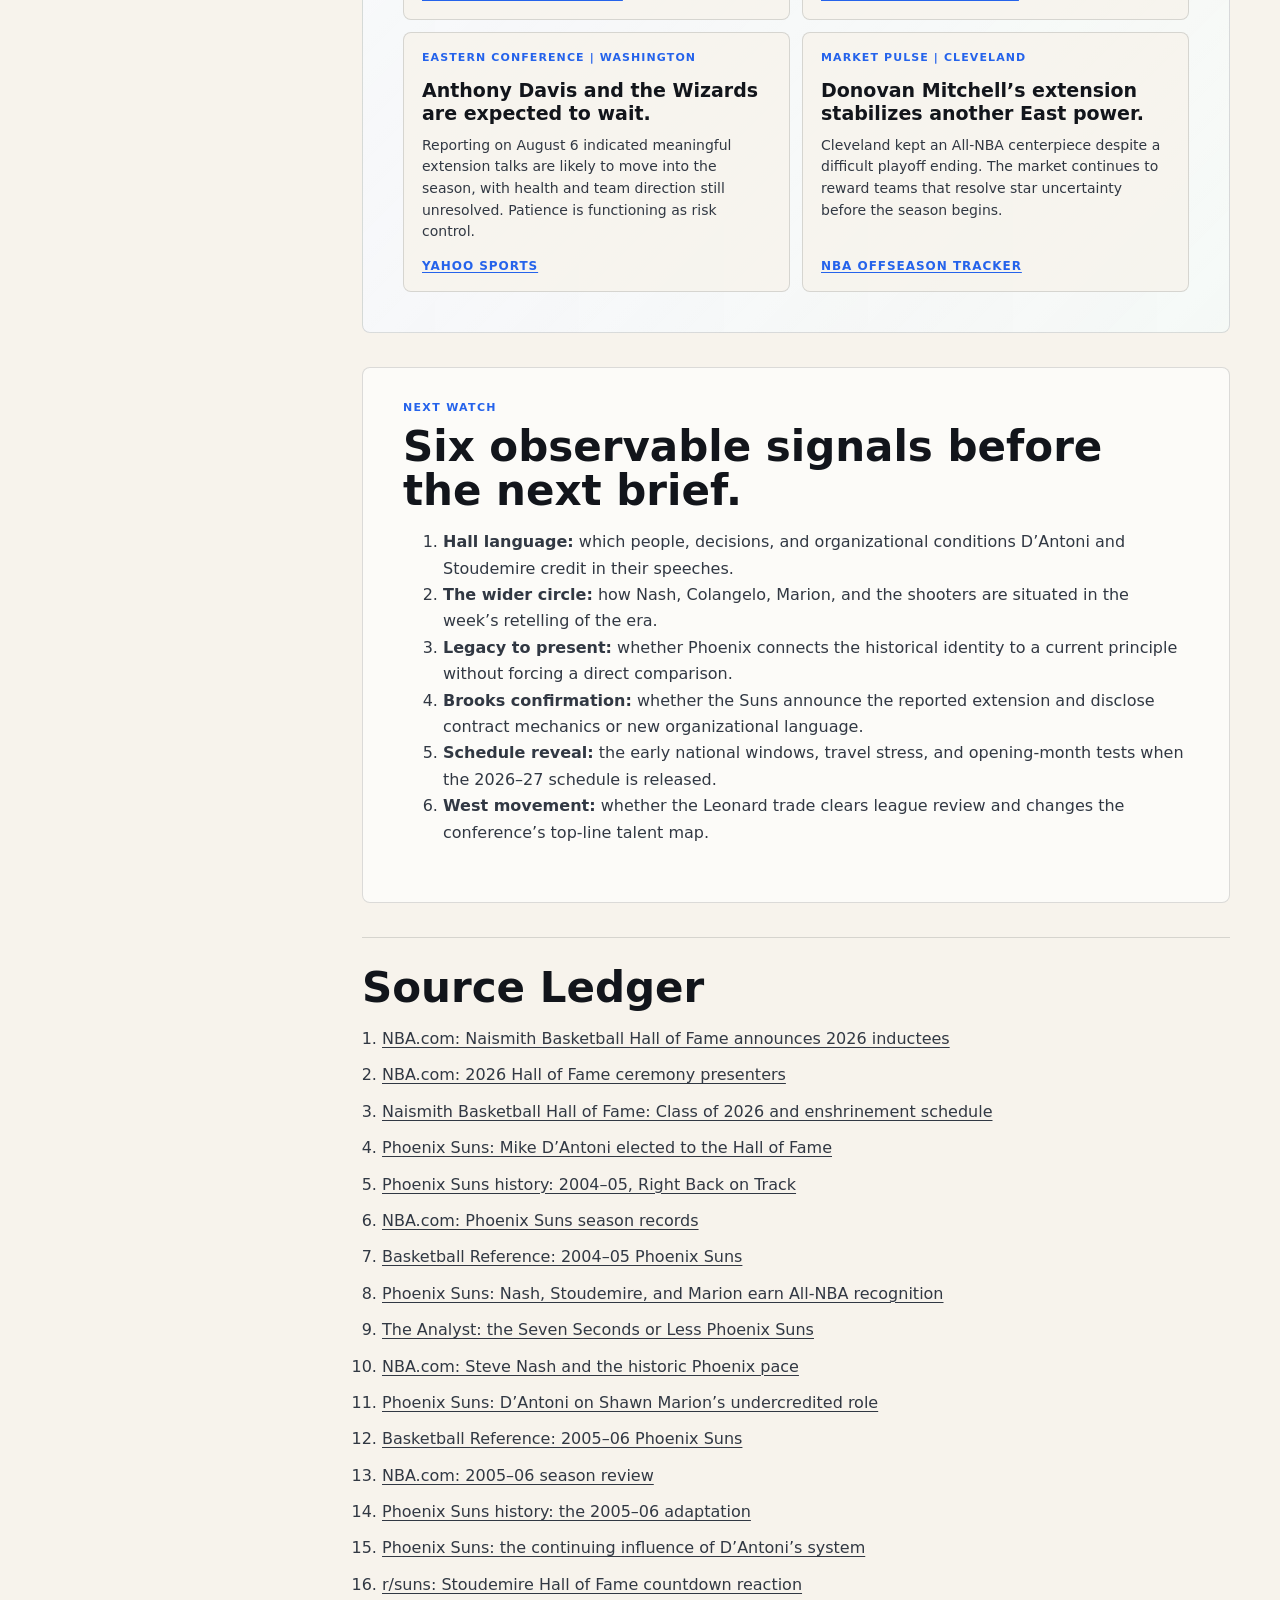
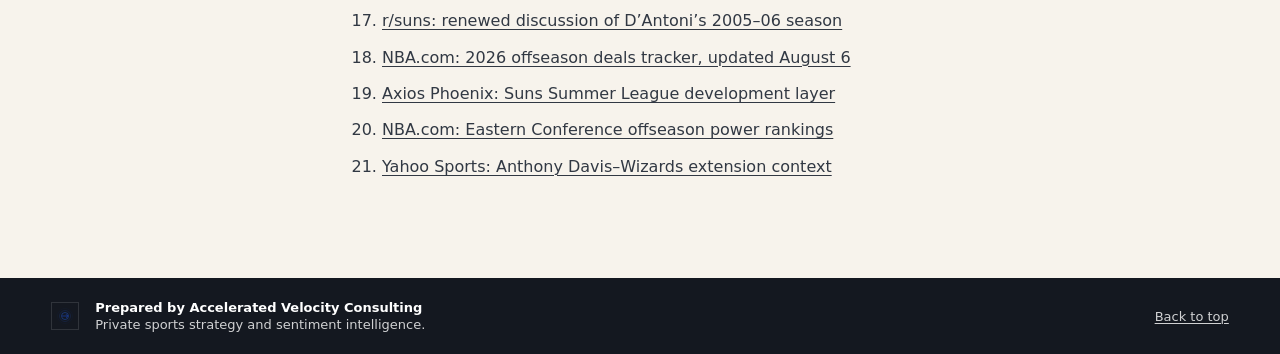
==== commit b5aa6dc5: "Correct Suns Signal edition to 005" ====
--- a/index.html
+++ b/index.html
@@ -3,27 +3,27 @@
   <head>
     <meta charset="utf-8">
     <meta name="viewport" content="width=device-width, initial-scale=1">
-    <title>Suns Signal Weekly 004 | Permission to Run</title>
-    <meta name="description" content="Suns Signal Weekly Issue 004: D’Antoni, Stoudemire, the 33-win jump, and the organizational alignment that turned an idea into an identity.">
+    <title>Suns Signal Weekly 005 | Permission to Run</title>
+    <meta name="description" content="Suns Signal Weekly Issue 005: D’Antoni, Stoudemire, the 33-win jump, and the organizational alignment that turned an idea into an identity.">
     <meta name="robots" content="noindex,nofollow,noarchive">
-    <link rel="canonical" href="https://meltckr.github.io/suns-signal-004-permission-to-run/">
+    <link rel="canonical" href="https://meltckr.github.io/suns-signal-005-permission-to-run/">
     <meta property="og:type" content="article">
     <meta property="og:site_name" content="Suns Signal">
     <meta property="article:published_time" content="2026-08-09T00:00:00-07:00">
-    <meta property="og:title" content="Suns Signal Weekly 004: Permission to Run">
+    <meta property="og:title" content="Suns Signal Weekly 005: Permission to Run">
     <meta property="og:description" content="Curated for Mat Ishbia: how Phoenix aligned permission, people, and patience behind an idea—and built an identity that changed the league.">
-    <meta property="og:url" content="https://meltckr.github.io/suns-signal-004-permission-to-run/">
-    <meta property="og:image" content="https://meltckr.github.io/suns-signal-004-permission-to-run/assets/og-suns-signal-004-permission-to-run-ai.png">
-    <meta property="og:image:secure_url" content="https://meltckr.github.io/suns-signal-004-permission-to-run/assets/og-suns-signal-004-permission-to-run-ai.png">
+    <meta property="og:url" content="https://meltckr.github.io/suns-signal-005-permission-to-run/">
+    <meta property="og:image" content="https://meltckr.github.io/suns-signal-005-permission-to-run/assets/og-suns-signal-005-permission-to-run-ai.png">
+    <meta property="og:image:secure_url" content="https://meltckr.github.io/suns-signal-005-permission-to-run/assets/og-suns-signal-005-permission-to-run-ai.png">
     <meta property="og:image:type" content="image/png">
     <meta property="og:image:width" content="1200">
     <meta property="og:image:height" content="630">
-    <meta property="og:image:alt" content="Suns Signal Weekly 004: Permission to Run, an editorial visualization of Phoenix’s 33-win jump and shared system">
+    <meta property="og:image:alt" content="Suns Signal Weekly 005: Permission to Run, an editorial visualization of Phoenix’s 33-win jump and shared system">
     <meta name="twitter:card" content="summary_large_image">
-    <meta name="twitter:title" content="Suns Signal Weekly 004: Permission to Run">
+    <meta name="twitter:title" content="Suns Signal Weekly 005: Permission to Run">
     <meta name="twitter:description" content="D’Antoni, Stoudemire, the 33-win jump, and the organization that turned an idea into an identity.">
-    <meta name="twitter:image" content="https://meltckr.github.io/suns-signal-004-permission-to-run/assets/og-suns-signal-004-permission-to-run-ai.png">
-    <meta name="twitter:image:alt" content="Suns Signal Weekly 004: Permission to Run, an editorial visualization of Phoenix’s 33-win jump and shared system">
+    <meta name="twitter:image" content="https://meltckr.github.io/suns-signal-005-permission-to-run/assets/og-suns-signal-005-permission-to-run-ai.png">
+    <meta name="twitter:image:alt" content="Suns Signal Weekly 005: Permission to Run, an editorial visualization of Phoenix’s 33-win jump and shared system">
     <link rel="stylesheet" href="styles.css">
   </head>
   <body>
@@ -32,7 +32,7 @@
         <img src="assets/teams/suns/phoenix-suns-logo.png" alt="Phoenix Suns logo">
         <span>
           <strong>Suns Signal</strong>
-          <em>Weekly | Issue 004</em>
+          <em>Weekly | Issue 005</em>
         </span>
       </a>
       <div class="edition">
@@ -54,7 +54,7 @@
           <p class="dek">D’Antoni and Stoudemire enter the Hall of Fame together. The deeper legacy is the organization that aligned an idea, a decision-maker, vertical force, versatility, and shooting into one identity.</p>
           <div class="issue-system" aria-label="Issue identity">
             <span>Weekly brief</span>
-            <span>Issue 004</span>
+            <span>Issue 005</span>
             <span>Hall of Fame week</span>
             <span>Ownership systems</span>
           </div>
@@ -104,7 +104,7 @@
               <p>The Hall of Fame is the recognition. The thirty-three-win jump is the evidence. And the larger lesson is what can happen when permission, people, and patience all point in the same direction.</p>
             </div>
           </details>
-          <audio preload="metadata" data-audio src="audio/suns-signal-004-permission-to-run-v1.mp3"></audio>
+          <audio preload="metadata" data-audio src="audio/suns-signal-005-permission-to-run-v1.mp3"></audio>
         </div>
       </section>
 
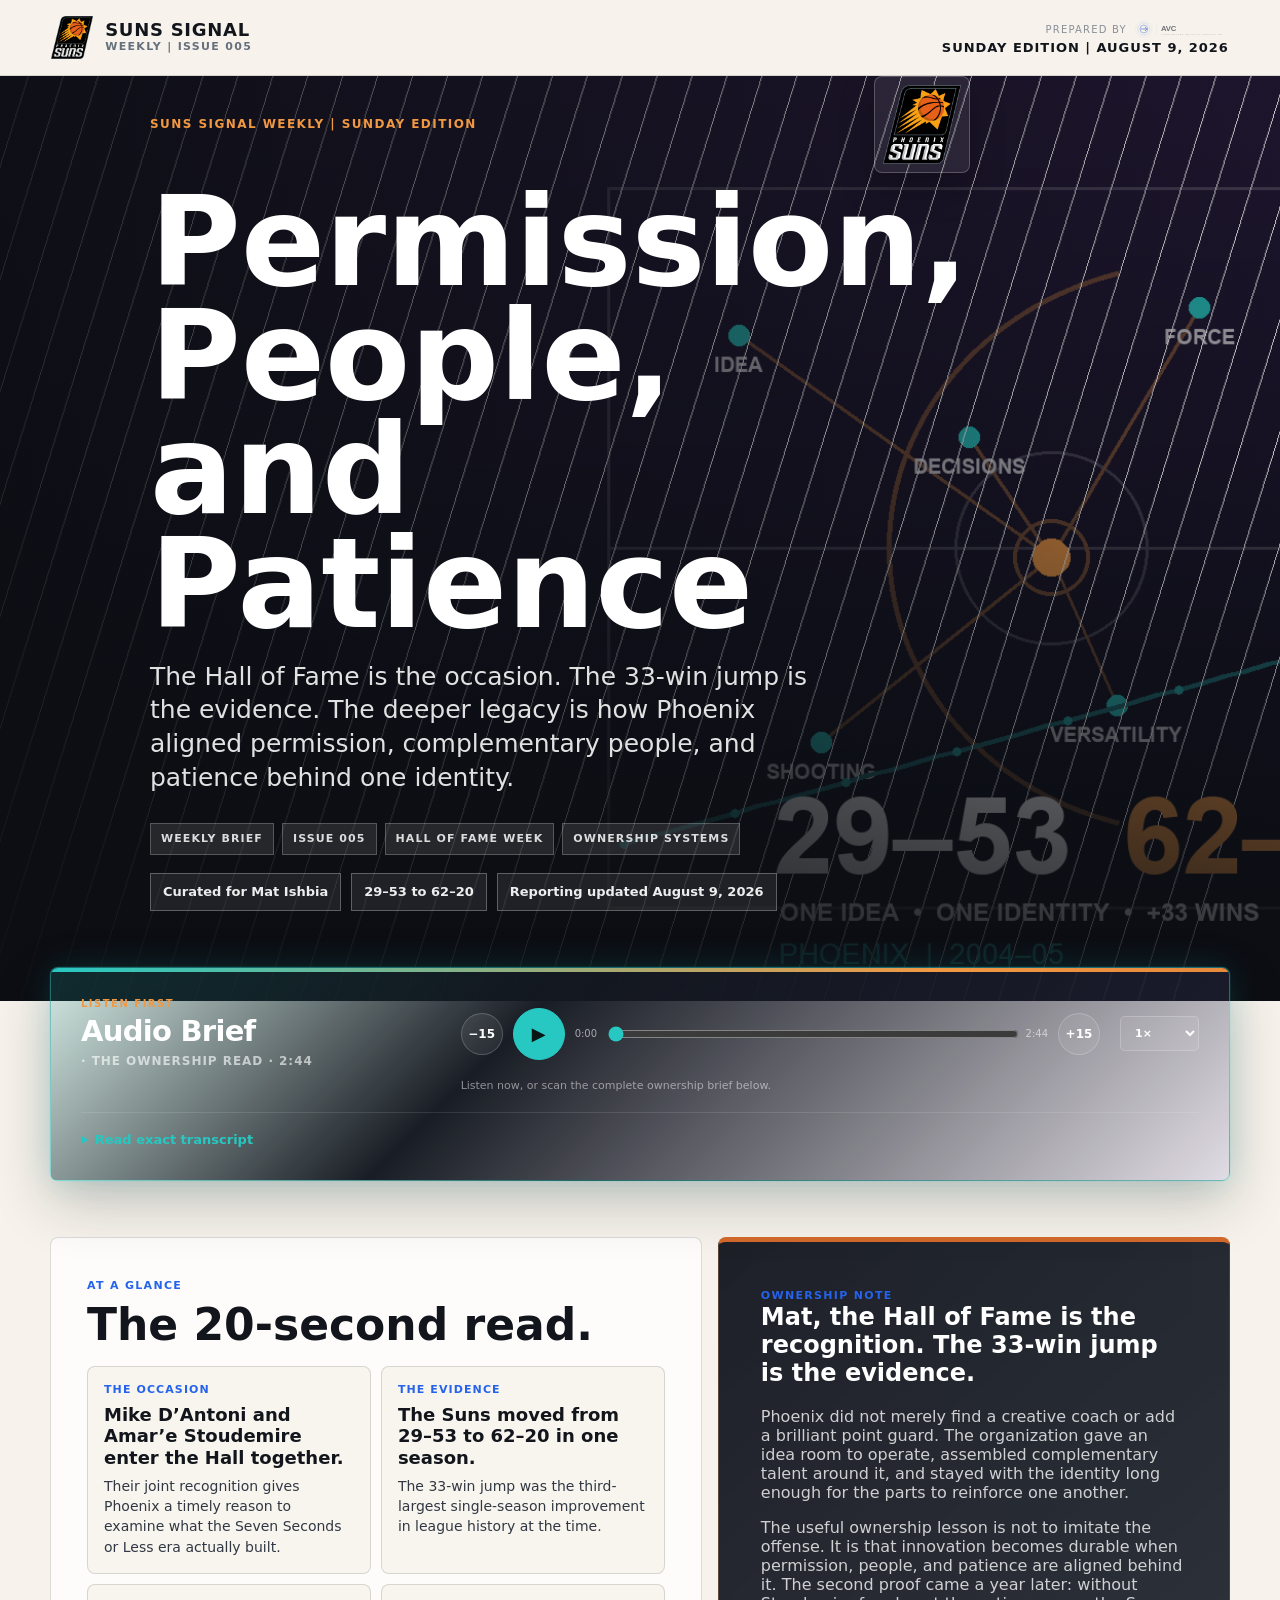
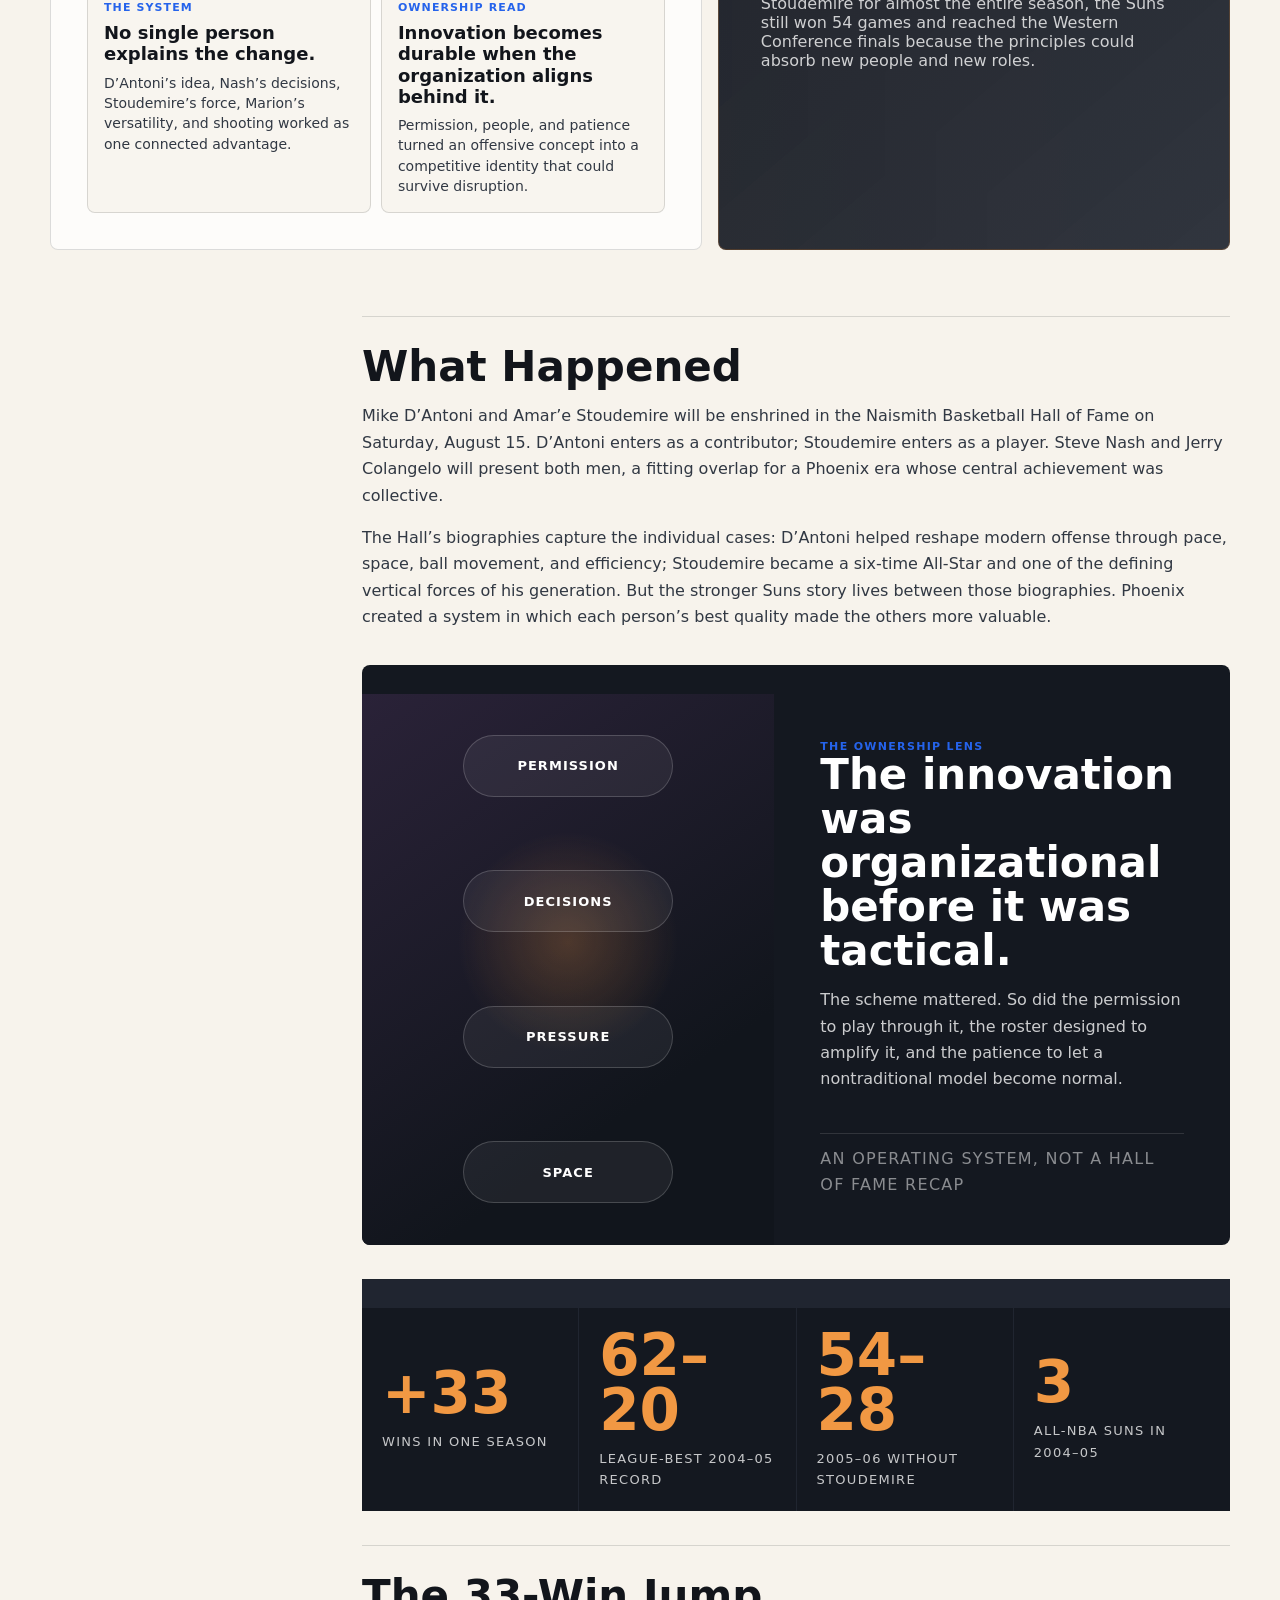
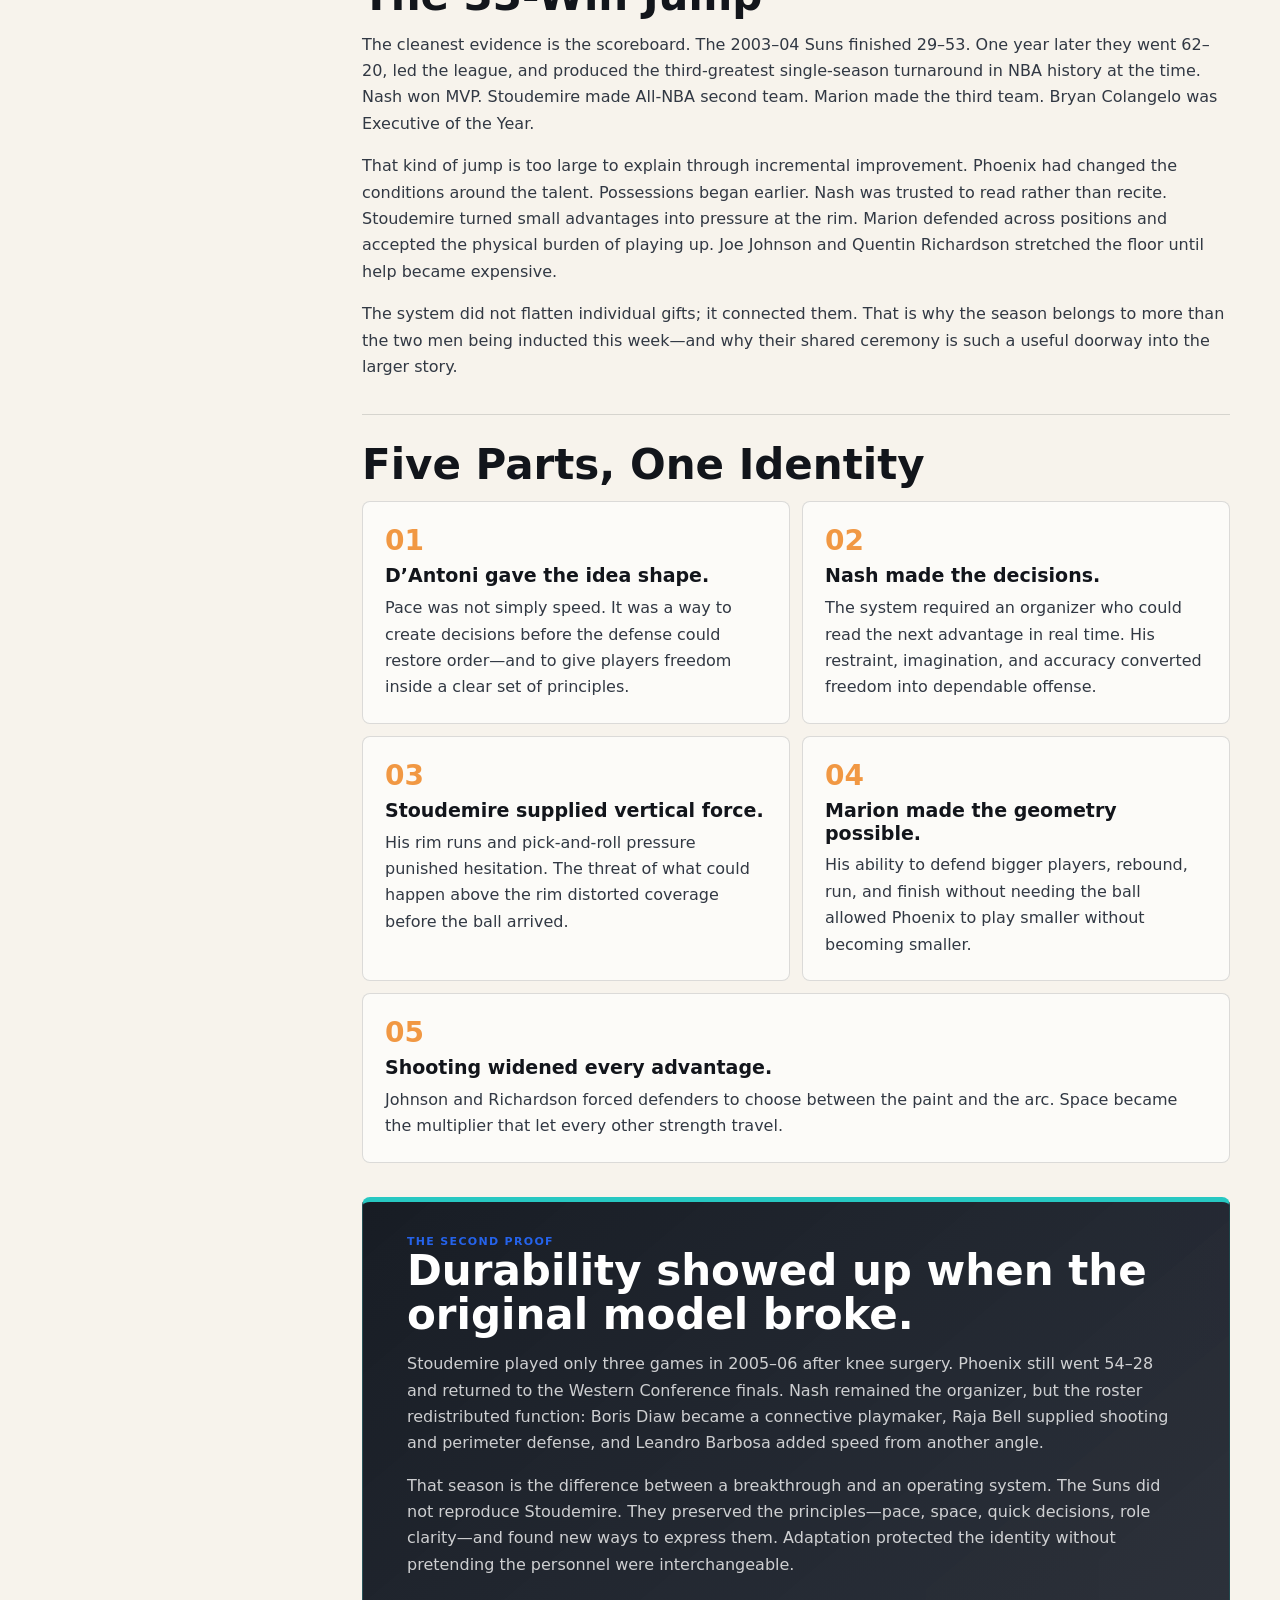
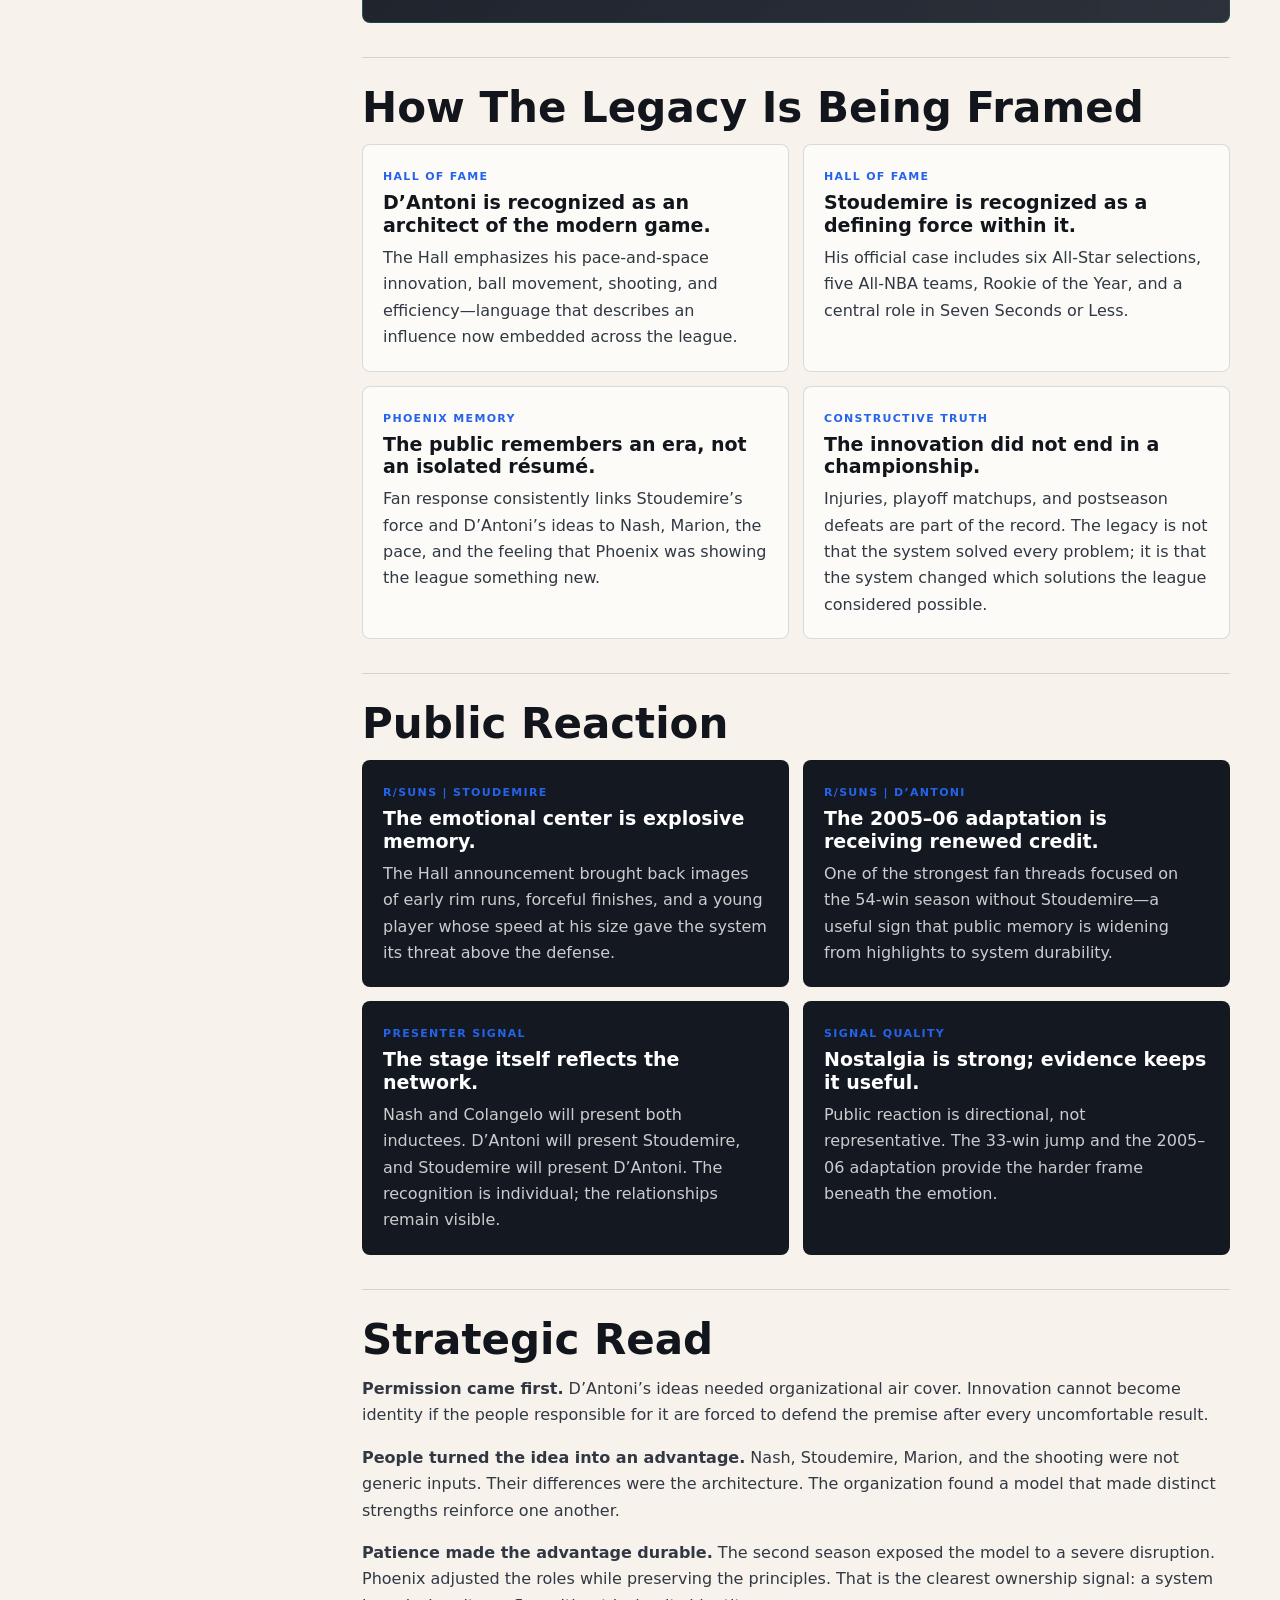
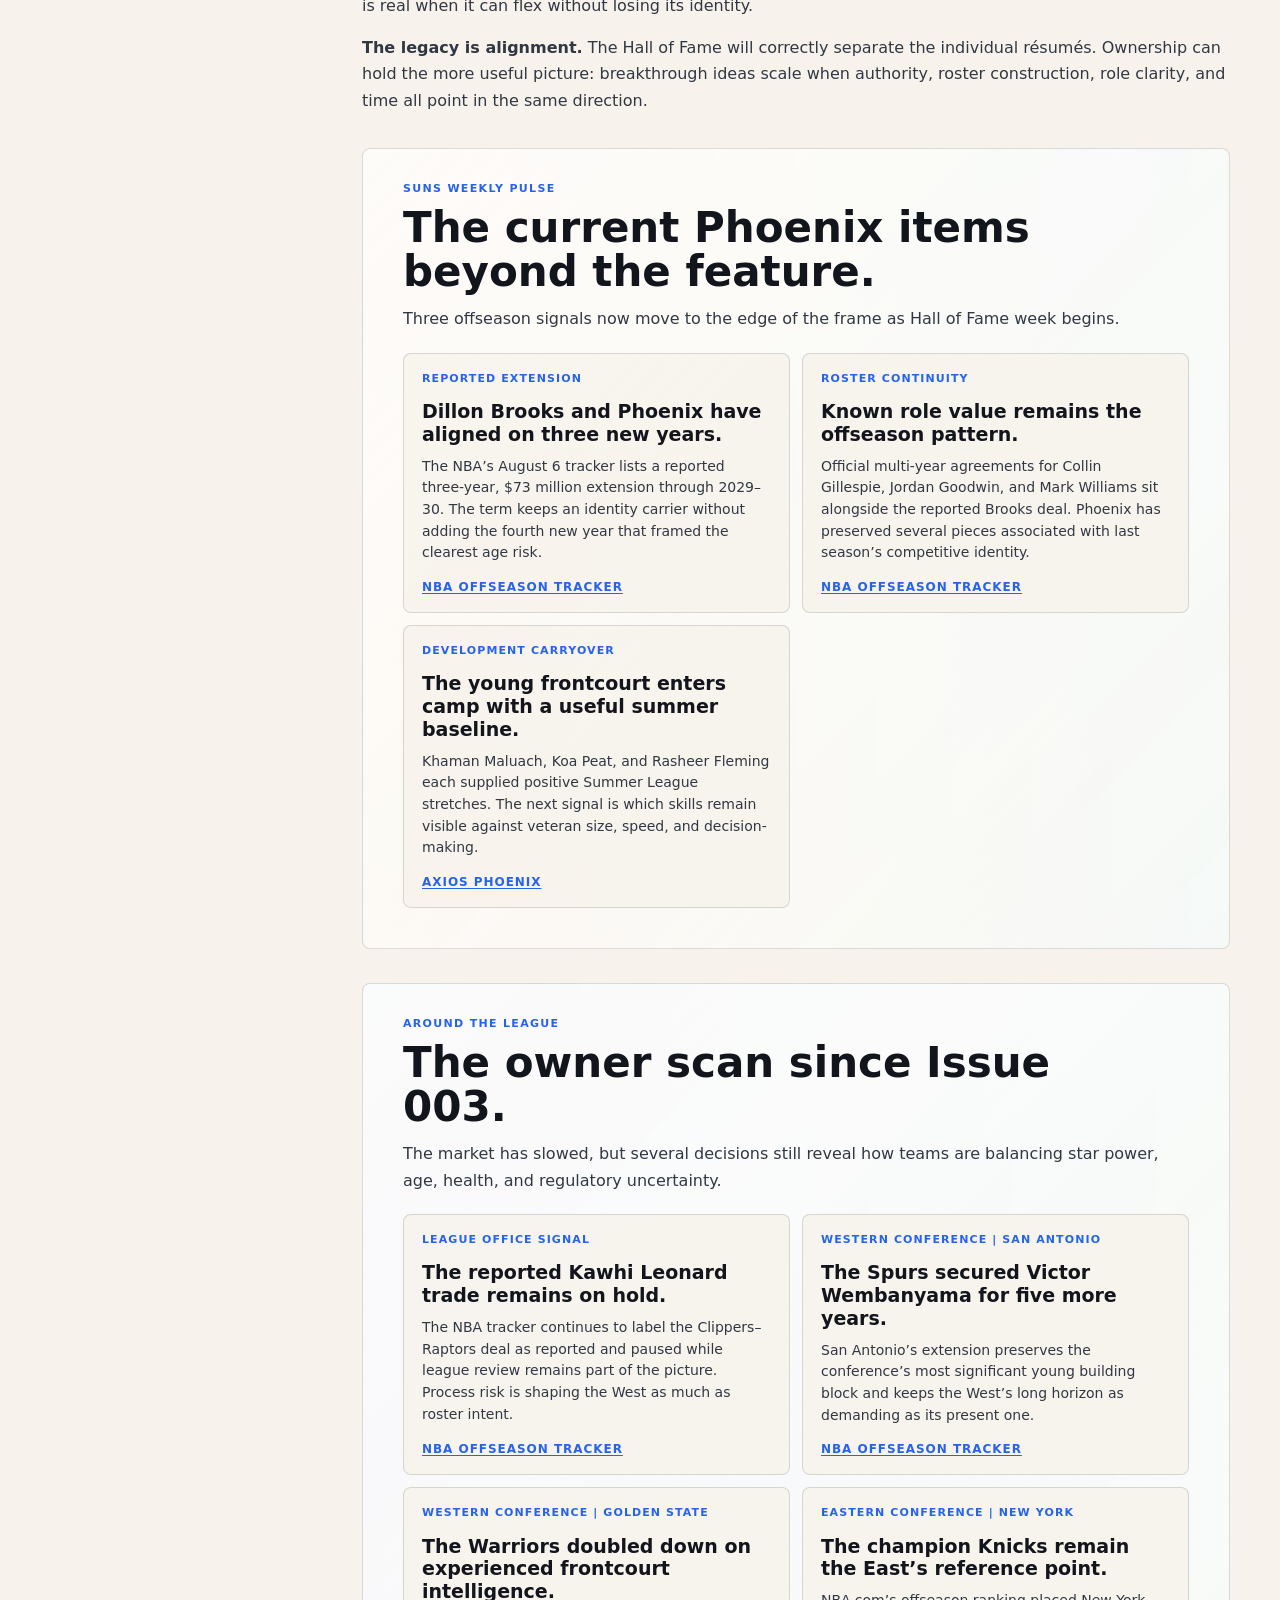
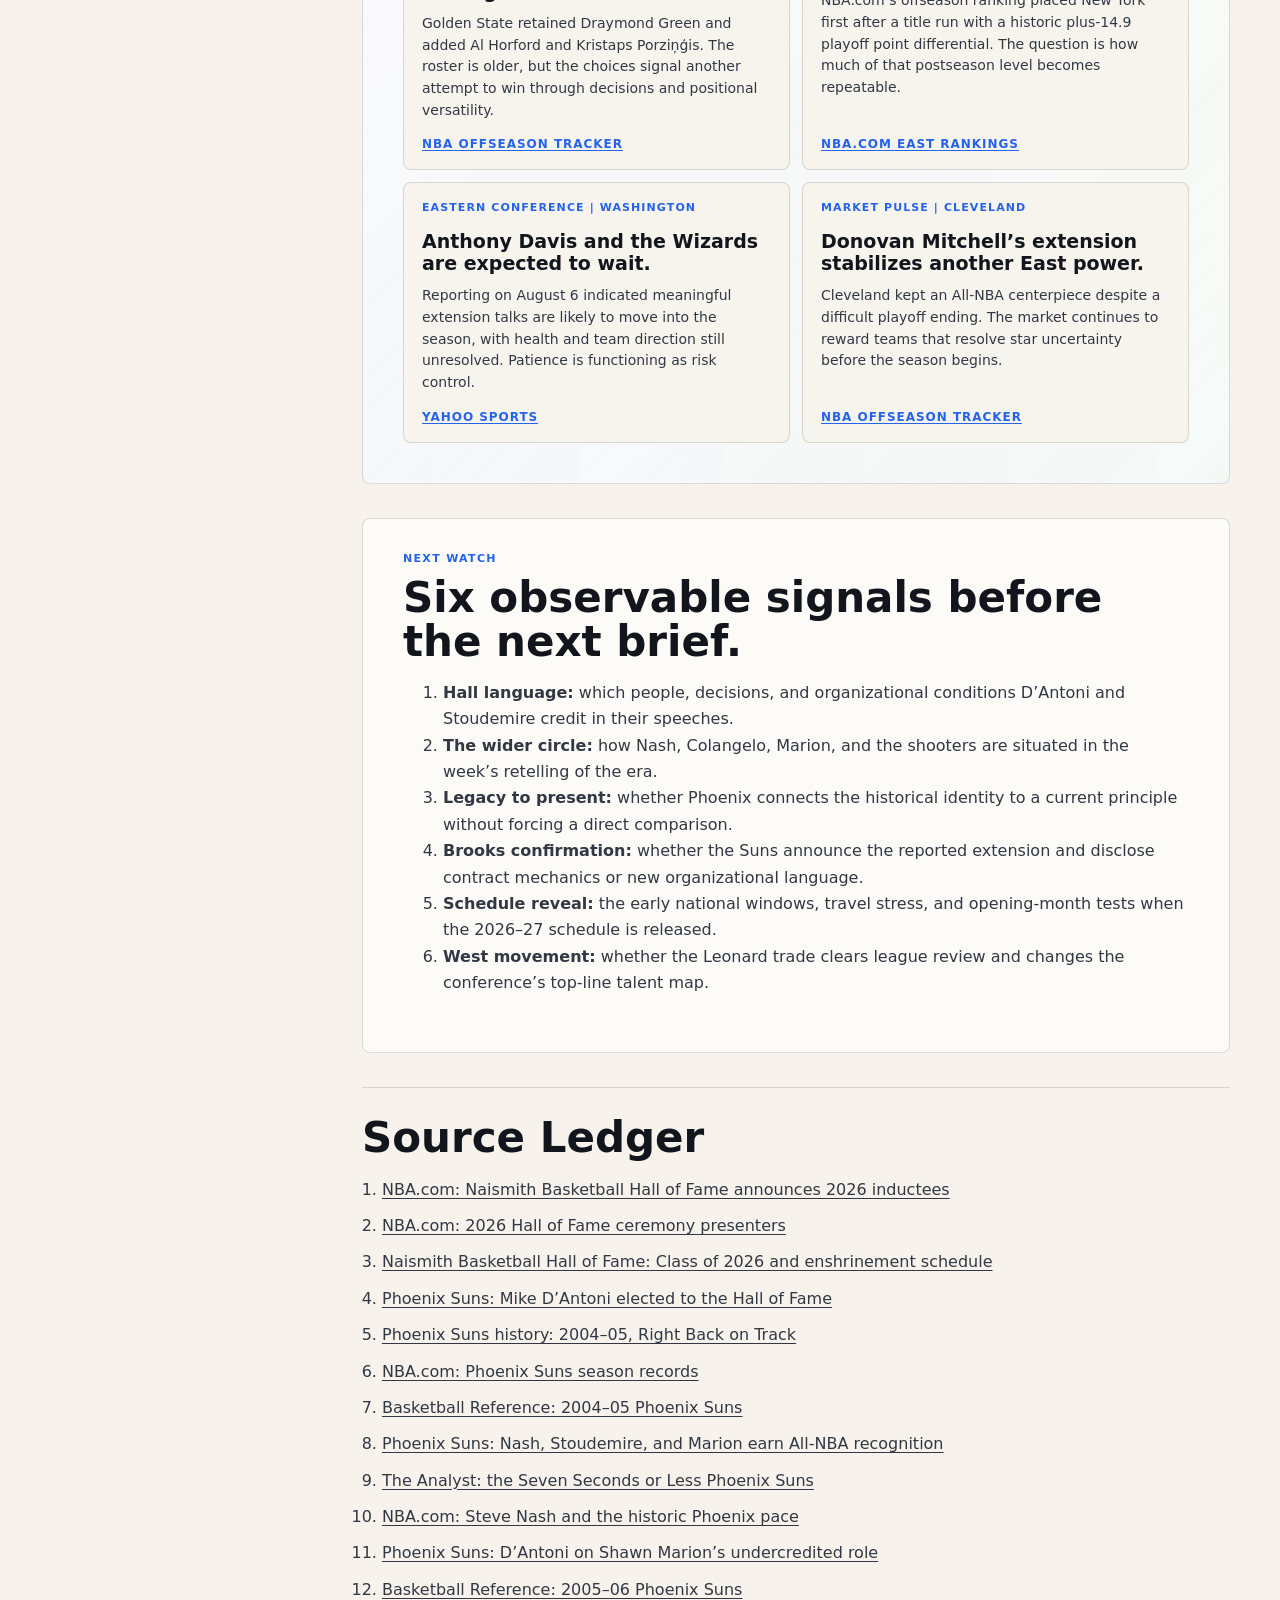
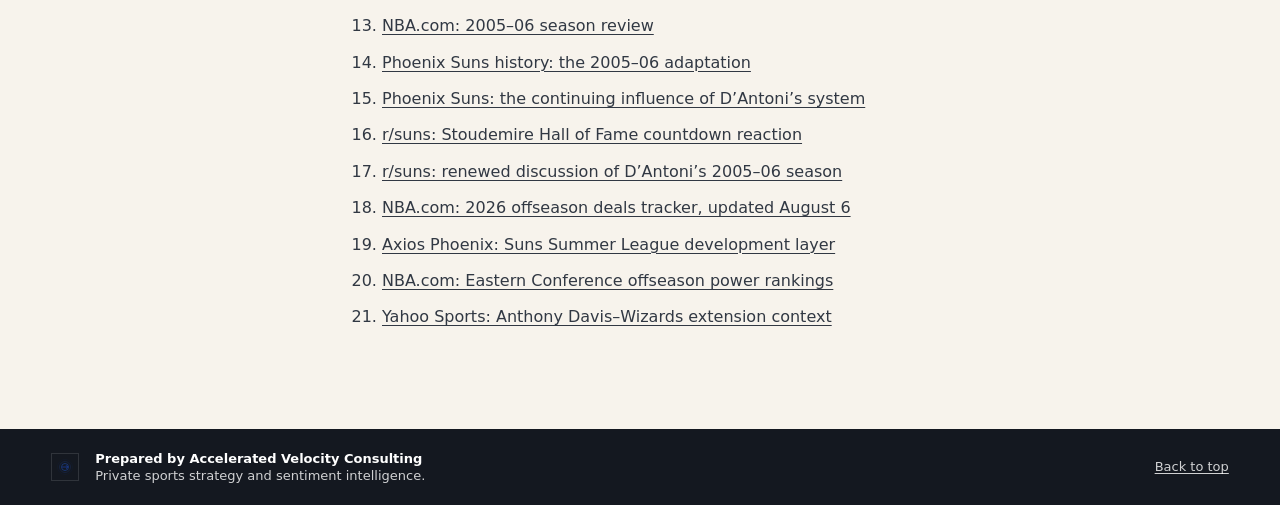
==== commit 354dc062: "Retitle Issue 005 around ownership alignment" ====
--- a/index.html
+++ b/index.html
@@ -3,27 +3,28 @@
   <head>
     <meta charset="utf-8">
     <meta name="viewport" content="width=device-width, initial-scale=1">
-    <title>Suns Signal Weekly 005 | Permission to Run</title>
-    <meta name="description" content="Suns Signal Weekly Issue 005: D’Antoni, Stoudemire, the 33-win jump, and the organizational alignment that turned an idea into an identity.">
+    <title>Suns Signal Weekly 005 | Permission, People, and Patience</title>
+    <meta name="description" content="Suns Signal Weekly Issue 005: permission, people, and patience—the ownership alignment behind Phoenix’s 33-win jump and enduring identity.">
     <meta name="robots" content="noindex,nofollow,noarchive">
     <link rel="canonical" href="https://meltckr.github.io/suns-signal-005-permission-to-run/">
     <meta property="og:type" content="article">
     <meta property="og:site_name" content="Suns Signal">
     <meta property="article:published_time" content="2026-08-09T00:00:00-07:00">
-    <meta property="og:title" content="Suns Signal Weekly 005: Permission to Run">
-    <meta property="og:description" content="Curated for Mat Ishbia: how Phoenix aligned permission, people, and patience behind an idea—and built an identity that changed the league.">
+    <meta property="article:modified_time" content="2026-08-10T12:12:14-07:00">
+    <meta property="og:title" content="Suns Signal Weekly 005: Permission, People, and Patience">
+    <meta property="og:description" content="The 33-win jump is the evidence. The deeper ownership lesson is how Phoenix aligned permission, people, and patience behind one identity.">
     <meta property="og:url" content="https://meltckr.github.io/suns-signal-005-permission-to-run/">
-    <meta property="og:image" content="https://meltckr.github.io/suns-signal-005-permission-to-run/assets/og-suns-signal-005-permission-to-run-ai.png">
-    <meta property="og:image:secure_url" content="https://meltckr.github.io/suns-signal-005-permission-to-run/assets/og-suns-signal-005-permission-to-run-ai.png">
+    <meta property="og:image" content="https://meltckr.github.io/suns-signal-005-permission-to-run/assets/og-suns-signal-005-permission-people-patience-ai.png">
+    <meta property="og:image:secure_url" content="https://meltckr.github.io/suns-signal-005-permission-to-run/assets/og-suns-signal-005-permission-people-patience-ai.png">
     <meta property="og:image:type" content="image/png">
     <meta property="og:image:width" content="1200">
     <meta property="og:image:height" content="630">
-    <meta property="og:image:alt" content="Suns Signal Weekly 005: Permission to Run, an editorial visualization of Phoenix’s 33-win jump and shared system">
+    <meta property="og:image:alt" content="Suns Signal Weekly 005: Permission, People, and Patience, with Phoenix’s 29–53 to 62–20 rise mapped as a connected system">
     <meta name="twitter:card" content="summary_large_image">
-    <meta name="twitter:title" content="Suns Signal Weekly 005: Permission to Run">
-    <meta name="twitter:description" content="D’Antoni, Stoudemire, the 33-win jump, and the organization that turned an idea into an identity.">
-    <meta name="twitter:image" content="https://meltckr.github.io/suns-signal-005-permission-to-run/assets/og-suns-signal-005-permission-to-run-ai.png">
-    <meta name="twitter:image:alt" content="Suns Signal Weekly 005: Permission to Run, an editorial visualization of Phoenix’s 33-win jump and shared system">
+    <meta name="twitter:title" content="Suns Signal Weekly 005: Permission, People, and Patience">
+    <meta name="twitter:description" content="The 33-win jump is the evidence. The deeper ownership lesson is how Phoenix aligned permission, people, and patience behind one identity.">
+    <meta name="twitter:image" content="https://meltckr.github.io/suns-signal-005-permission-to-run/assets/og-suns-signal-005-permission-people-patience-ai.png">
+    <meta name="twitter:image:alt" content="Suns Signal Weekly 005: Permission, People, and Patience, with Phoenix’s 29–53 to 62–20 rise mapped as a connected system">
     <link rel="stylesheet" href="styles.css">
   </head>
   <body>
@@ -43,15 +44,15 @@
 
     <main id="top">
       <section class="hero">
-        <img class="hero-art" src="assets/permission-to-run-cover.png" alt="Editorial court visualization tracing Phoenix’s rise from 29 wins to 62 through one connected system">
+        <img class="hero-art" src="assets/permission-people-patience-cover.png" alt="Editorial court visualization tracing Phoenix’s rise from 29 wins to 62 through permission, people, and patience">
         <div class="hero-overlay"></div>
         <div class="hero-copy">
           <div class="series-row">
             <p class="kicker">Suns Signal Weekly | Sunday Edition</p>
             <img class="suns-context-logo" src="assets/teams/suns/phoenix-suns-logo.png" alt="Phoenix Suns logo">
           </div>
-          <h1>Permission to Run</h1>
-          <p class="dek">D’Antoni and Stoudemire enter the Hall of Fame together. The deeper legacy is the organization that aligned an idea, a decision-maker, vertical force, versatility, and shooting into one identity.</p>
+          <h1>Permission, People, and Patience</h1>
+          <p class="dek">The Hall of Fame is the occasion. The 33-win jump is the evidence. The deeper legacy is how Phoenix aligned permission, complementary people, and patience behind one identity.</p>
           <div class="issue-system" aria-label="Issue identity">
             <span>Weekly brief</span>
             <span>Issue 005</span>
@@ -104,7 +105,7 @@
               <p>The Hall of Fame is the recognition. The thirty-three-win jump is the evidence. And the larger lesson is what can happen when permission, people, and patience all point in the same direction.</p>
             </div>
           </details>
-          <audio preload="metadata" data-audio src="audio/suns-signal-005-permission-to-run-v1.mp3"></audio>
+          <audio preload="metadata" data-audio src="audio/suns-signal-005-permission-people-patience-v1.mp3"></audio>
         </div>
       </section>
 
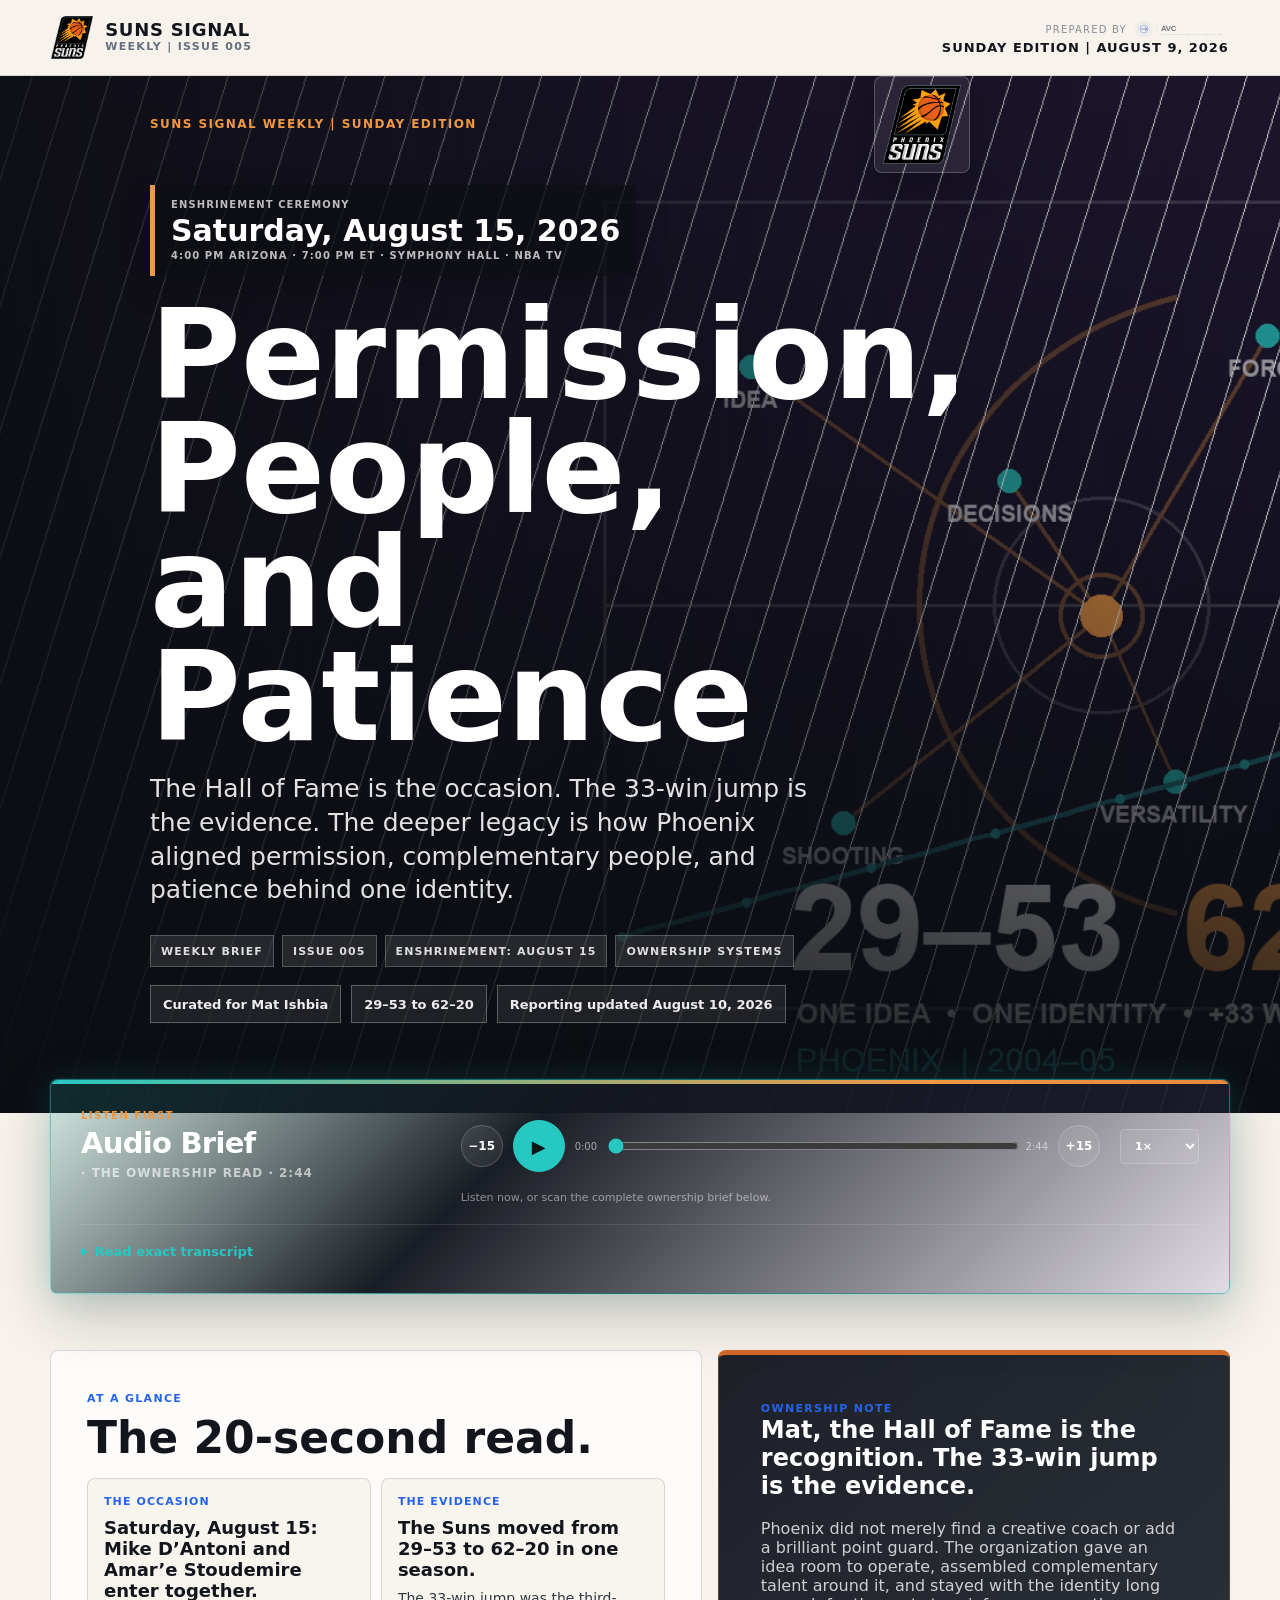
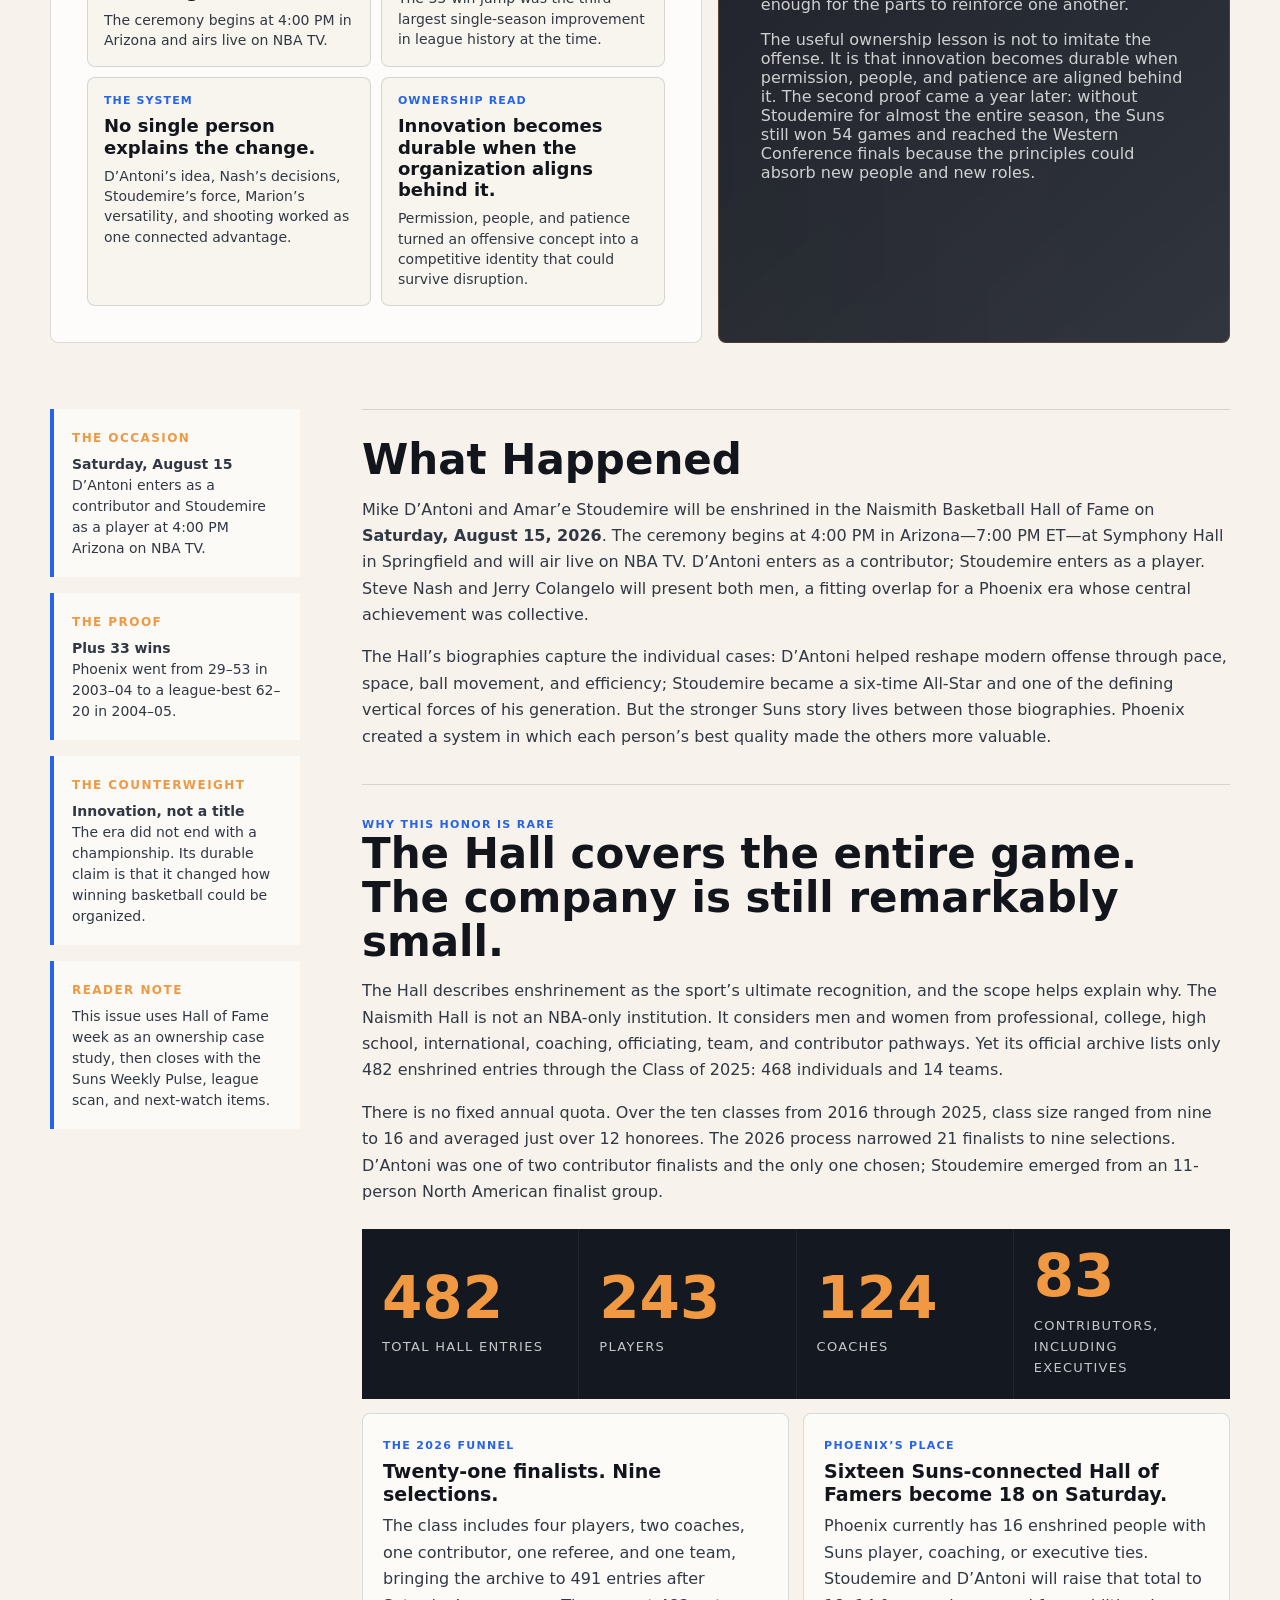
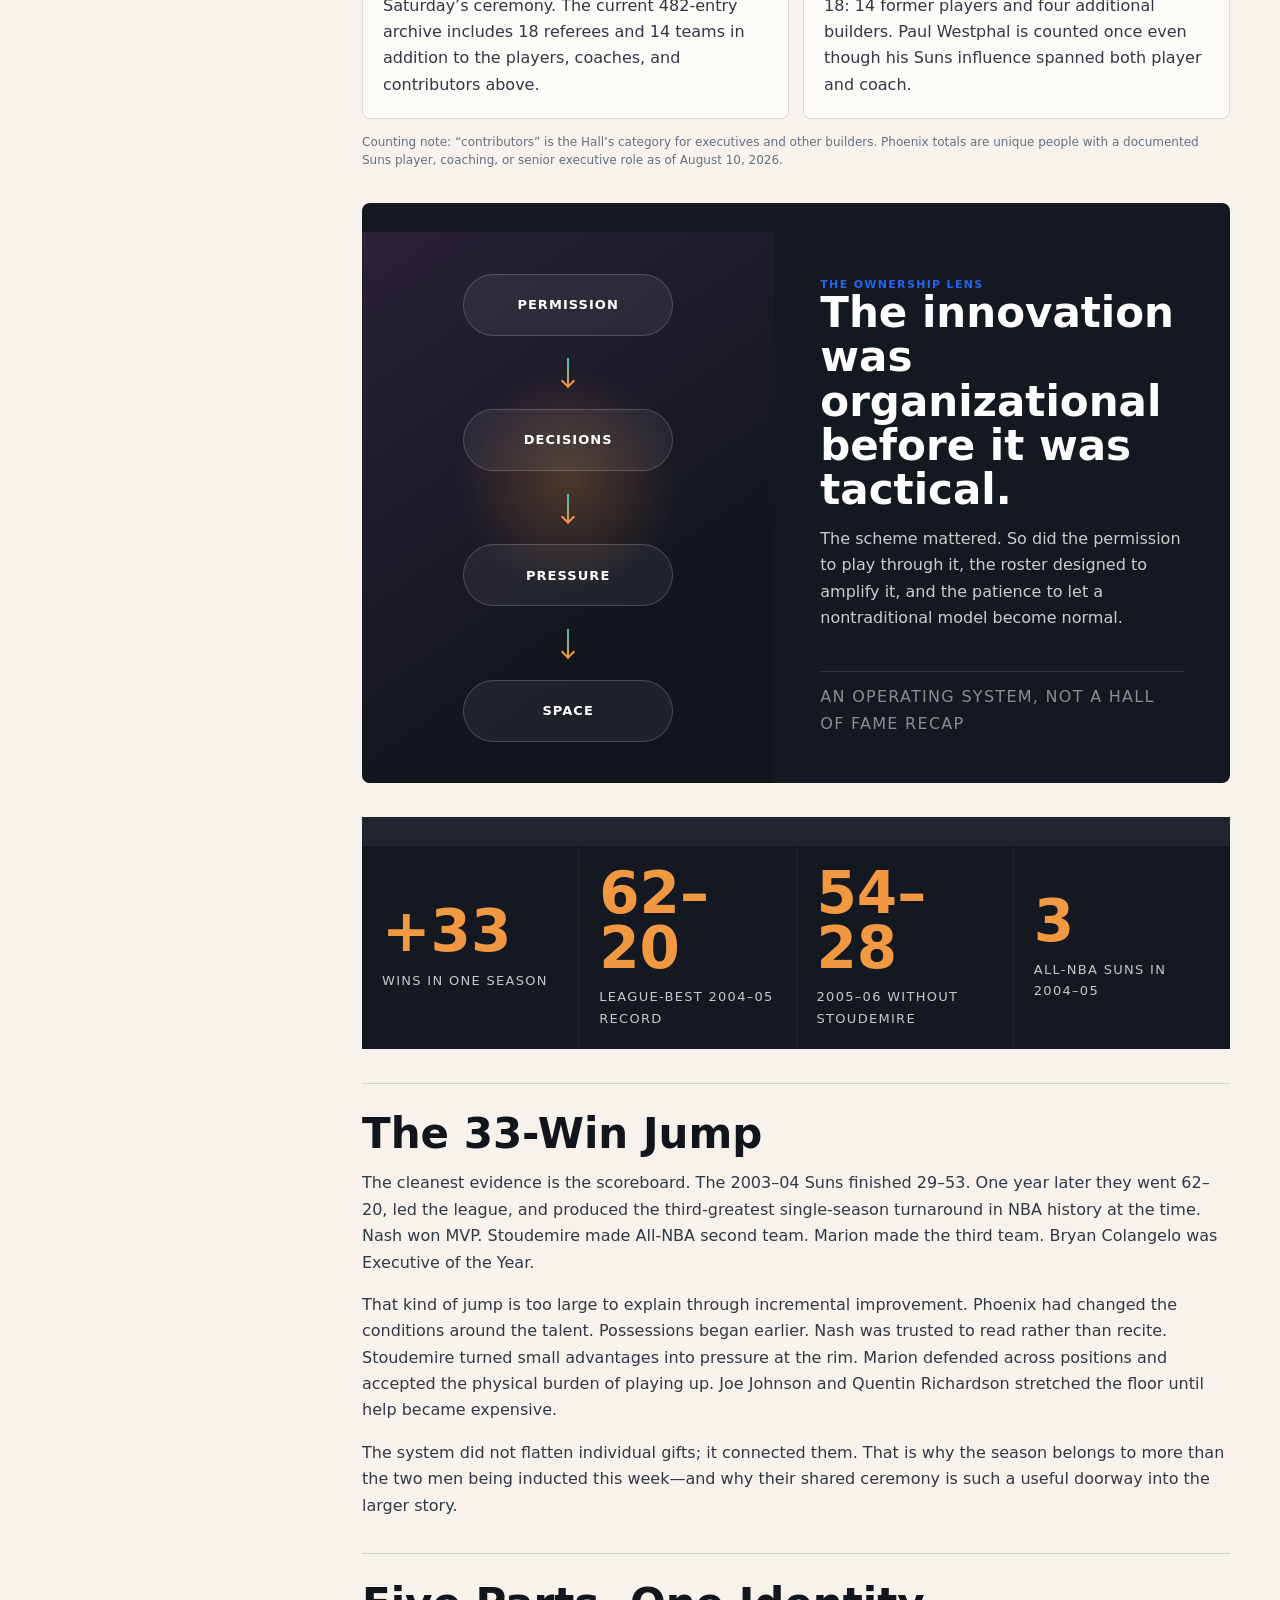
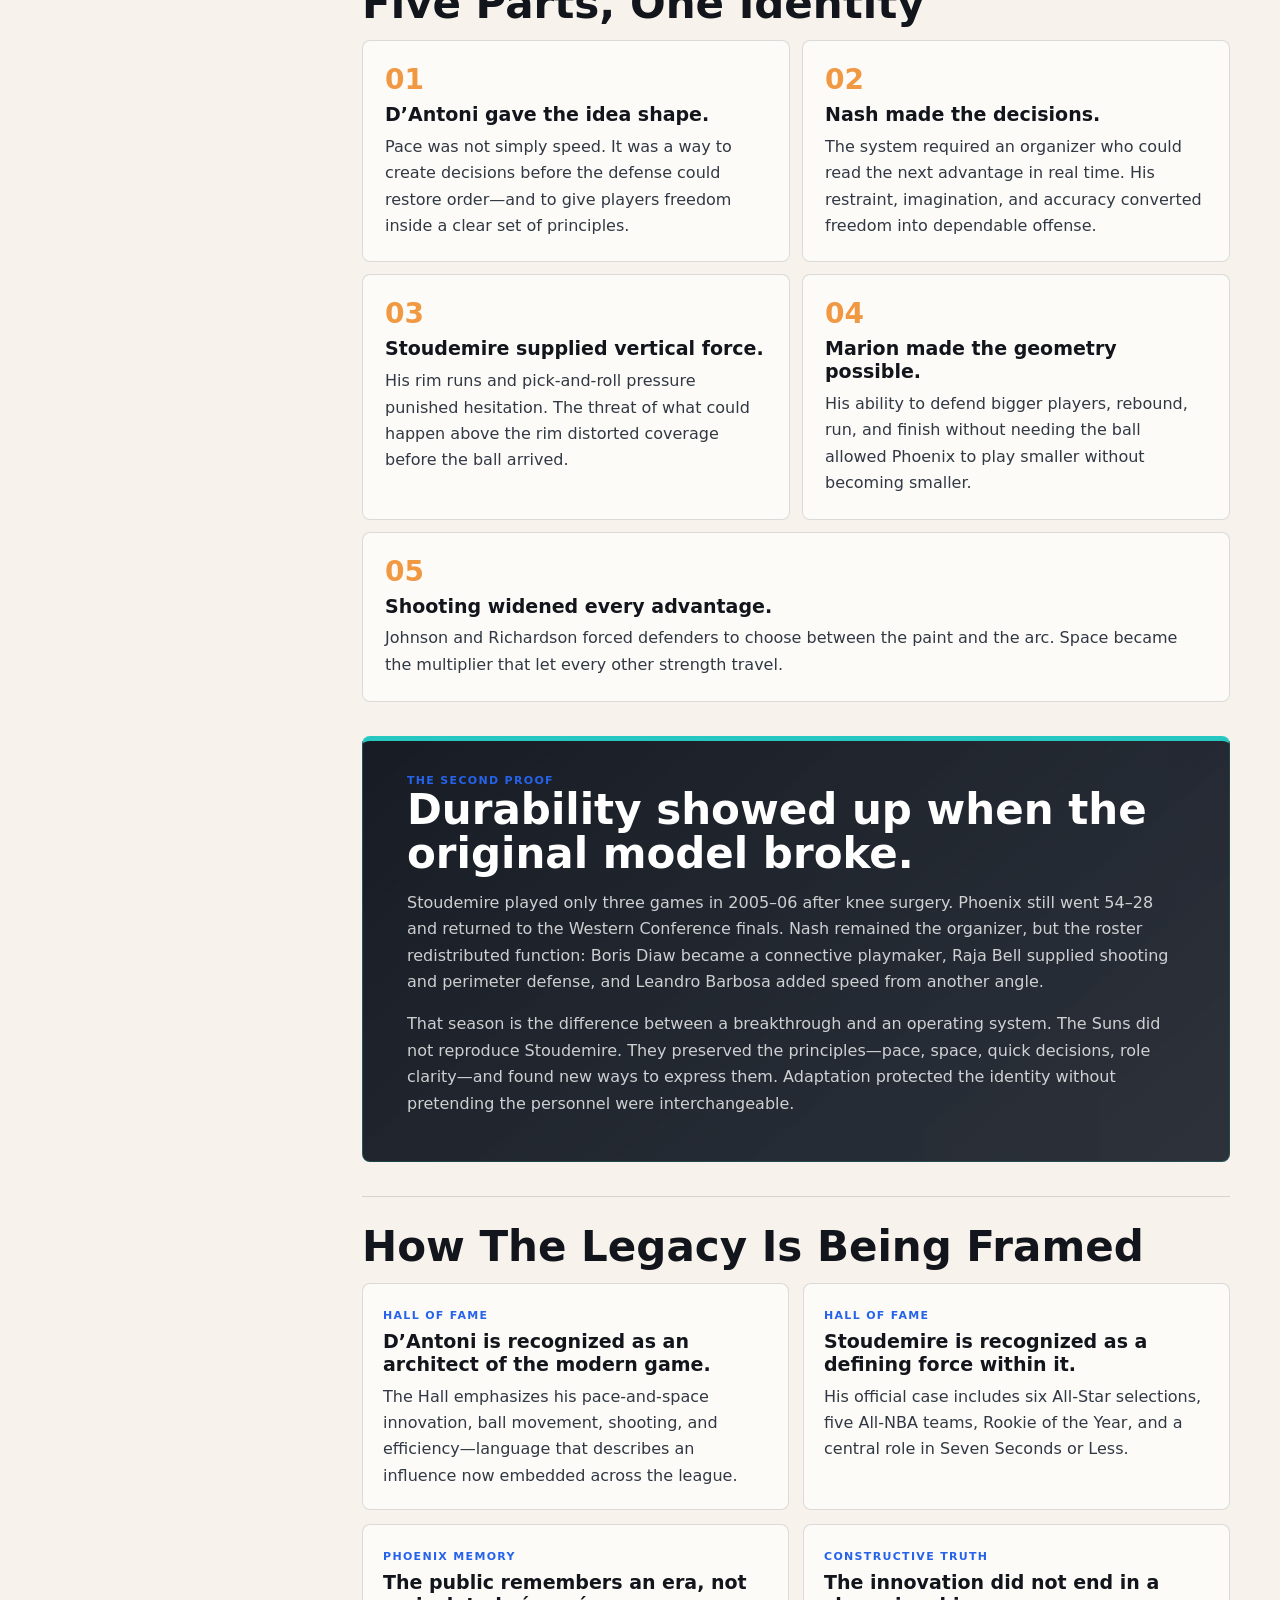
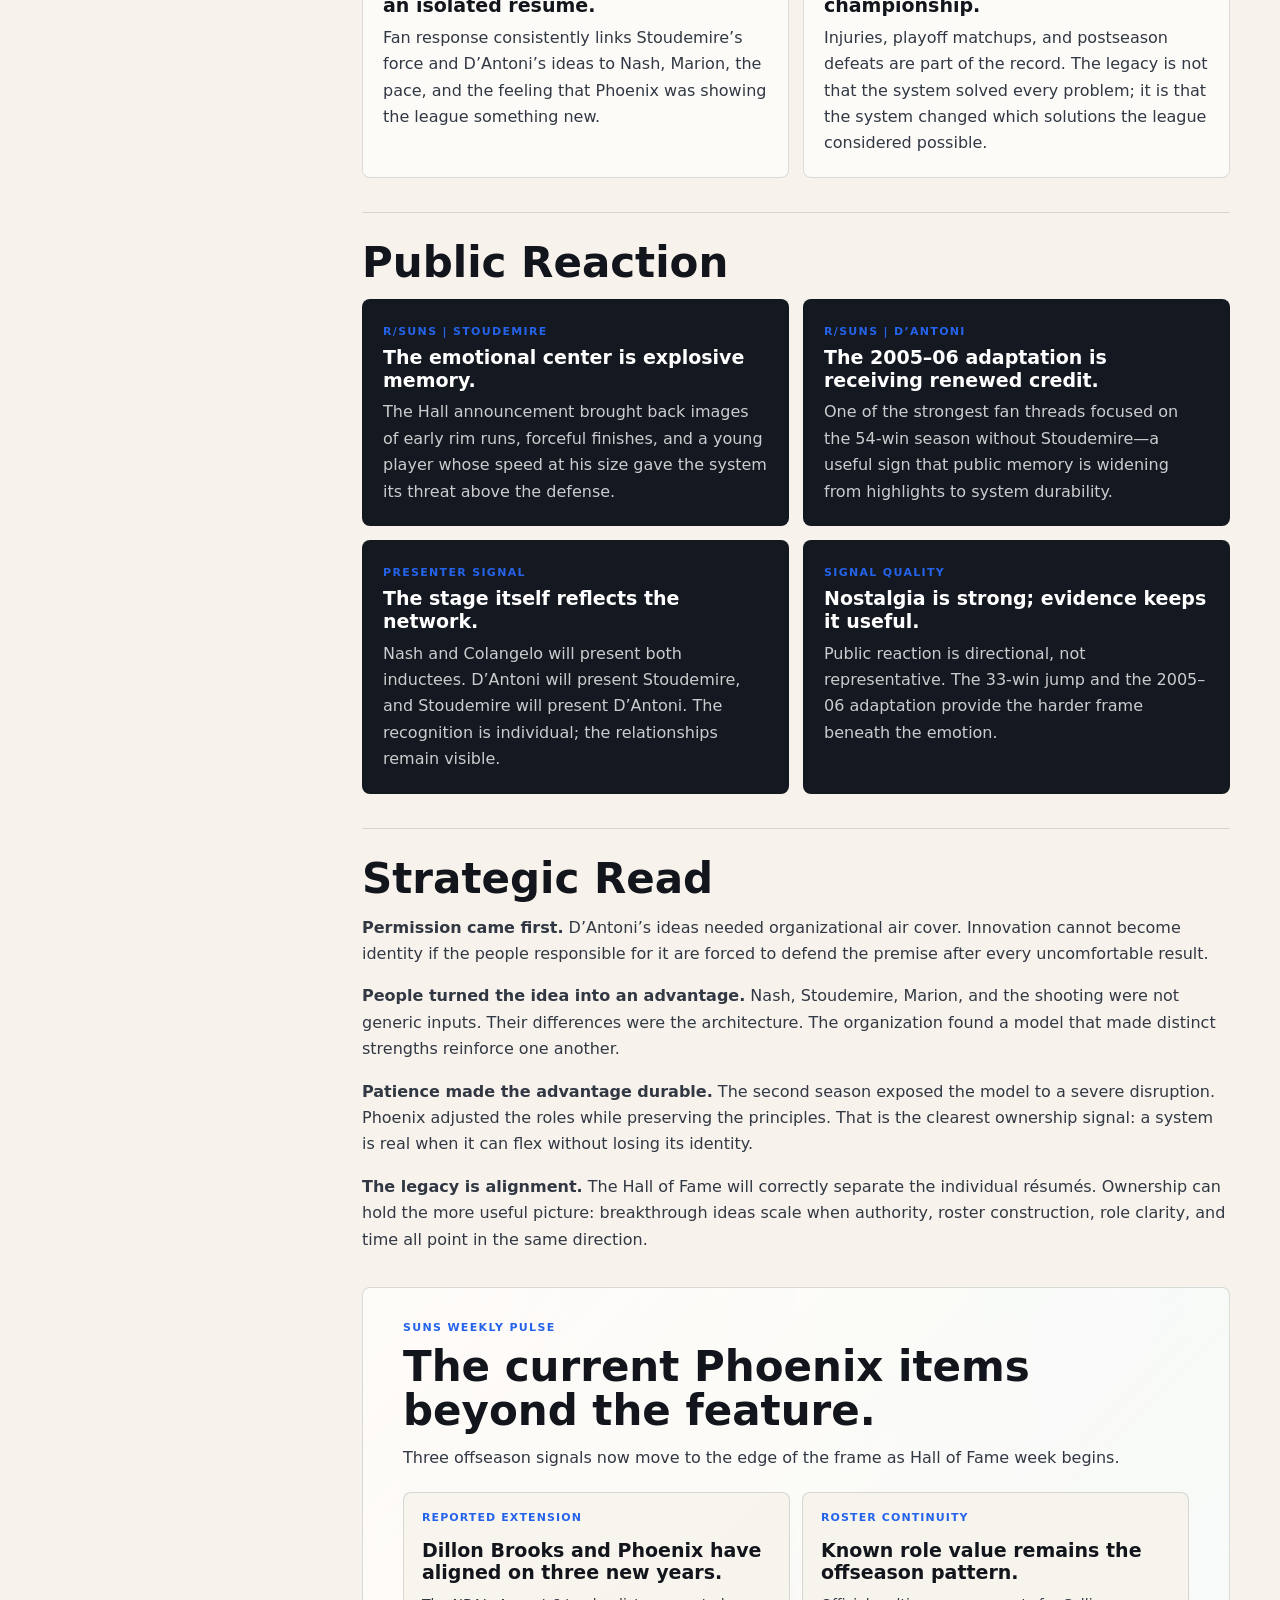
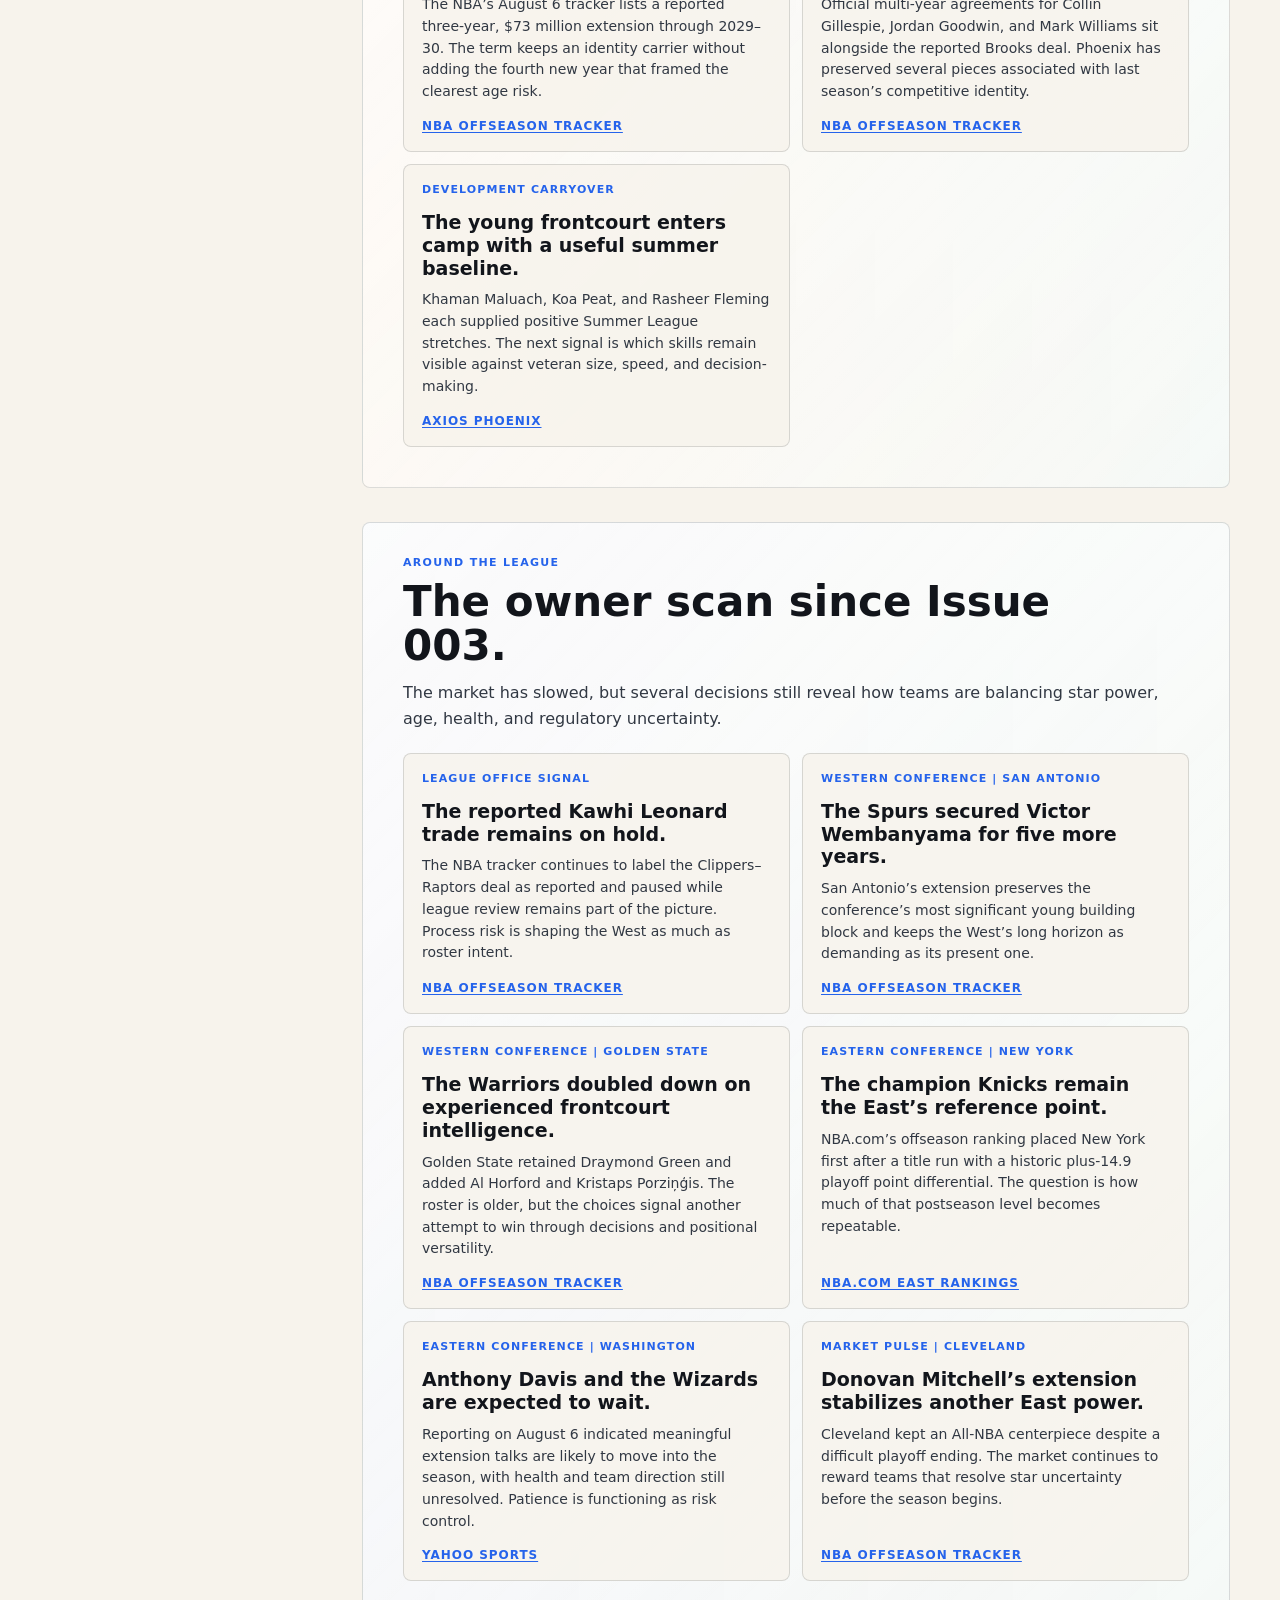
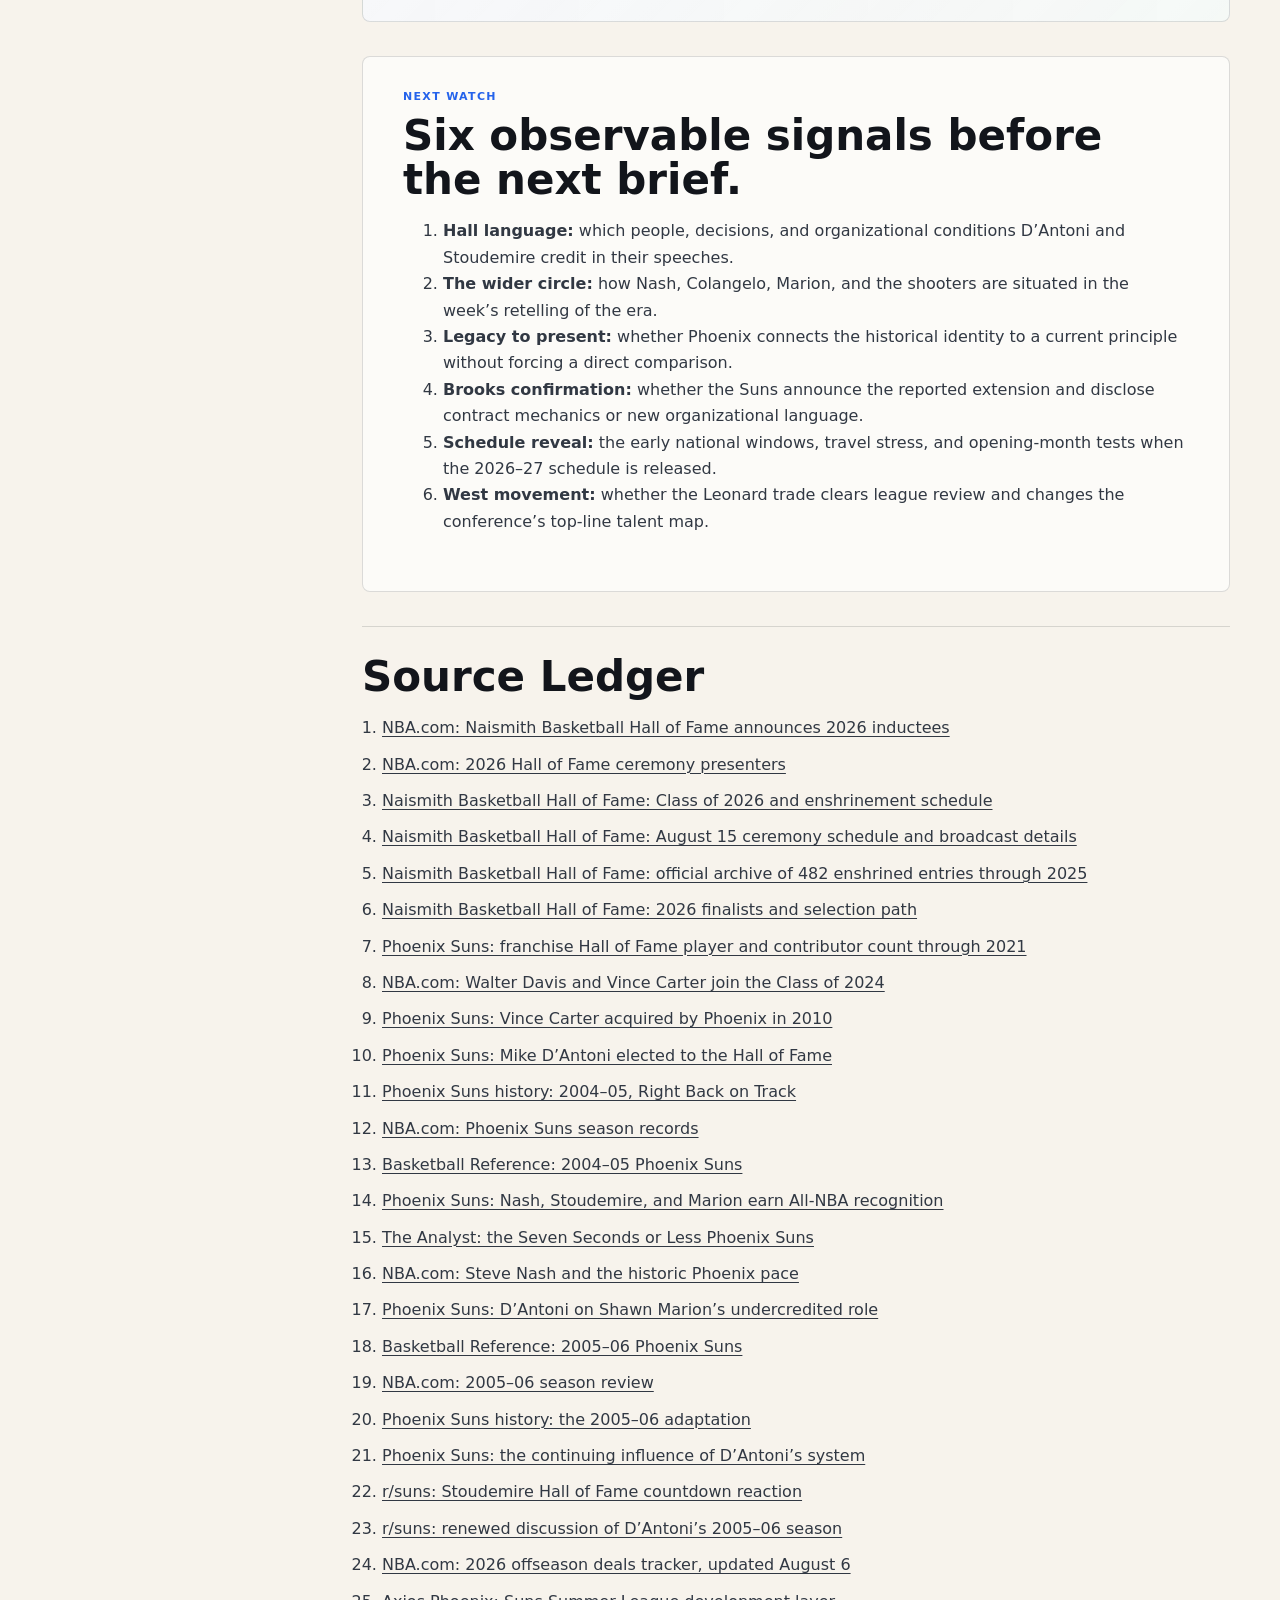
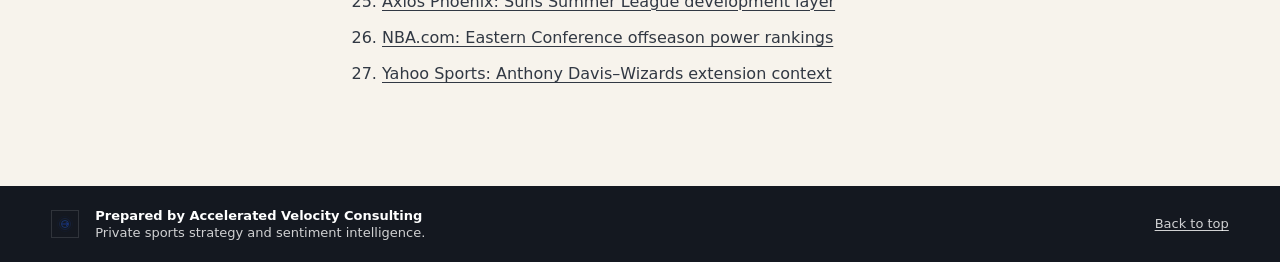
==== commit 2b410ba8: "Add Hall of Fame context" ====
--- a/index.html
+++ b/index.html
@@ -4,15 +4,15 @@
     <meta charset="utf-8">
     <meta name="viewport" content="width=device-width, initial-scale=1">
     <title>Suns Signal Weekly 005 | Permission, People, and Patience</title>
-    <meta name="description" content="Suns Signal Weekly Issue 005: permission, people, and patience—the ownership alignment behind Phoenix’s 33-win jump and enduring identity.">
+    <meta name="description" content="D’Antoni and Stoudemire enter the Hall on August 15. The 33-win jump reveals how Phoenix aligned permission, people, and patience behind one identity.">
     <meta name="robots" content="noindex,nofollow,noarchive">
     <link rel="canonical" href="https://meltckr.github.io/suns-signal-005-permission-to-run/">
     <meta property="og:type" content="article">
     <meta property="og:site_name" content="Suns Signal">
     <meta property="article:published_time" content="2026-08-09T00:00:00-07:00">
-    <meta property="article:modified_time" content="2026-08-10T12:12:14-07:00">
+    <meta property="article:modified_time" content="2026-08-10T12:44:06-07:00">
     <meta property="og:title" content="Suns Signal Weekly 005: Permission, People, and Patience">
-    <meta property="og:description" content="The 33-win jump is the evidence. The deeper ownership lesson is how Phoenix aligned permission, people, and patience behind one identity.">
+    <meta property="og:description" content="D’Antoni and Stoudemire enter the Hall on August 15. The 33-win jump reveals how Phoenix aligned permission, people, and patience behind one identity.">
     <meta property="og:url" content="https://meltckr.github.io/suns-signal-005-permission-to-run/">
     <meta property="og:image" content="https://meltckr.github.io/suns-signal-005-permission-to-run/assets/og-suns-signal-005-permission-people-patience-ai.png">
     <meta property="og:image:secure_url" content="https://meltckr.github.io/suns-signal-005-permission-to-run/assets/og-suns-signal-005-permission-people-patience-ai.png">
@@ -22,10 +22,10 @@
     <meta property="og:image:alt" content="Suns Signal Weekly 005: Permission, People, and Patience, with Phoenix’s 29–53 to 62–20 rise mapped as a connected system">
     <meta name="twitter:card" content="summary_large_image">
     <meta name="twitter:title" content="Suns Signal Weekly 005: Permission, People, and Patience">
-    <meta name="twitter:description" content="The 33-win jump is the evidence. The deeper ownership lesson is how Phoenix aligned permission, people, and patience behind one identity.">
+    <meta name="twitter:description" content="D’Antoni and Stoudemire enter the Hall on August 15. The 33-win jump reveals how Phoenix aligned permission, people, and patience behind one identity.">
     <meta name="twitter:image" content="https://meltckr.github.io/suns-signal-005-permission-to-run/assets/og-suns-signal-005-permission-people-patience-ai.png">
     <meta name="twitter:image:alt" content="Suns Signal Weekly 005: Permission, People, and Patience, with Phoenix’s 29–53 to 62–20 rise mapped as a connected system">
-    <link rel="stylesheet" href="styles.css">
+    <link rel="stylesheet" href="styles.css?v=20260810-hof-context">
   </head>
   <body>
     <header class="site-header">
@@ -51,18 +51,23 @@
             <p class="kicker">Suns Signal Weekly | Sunday Edition</p>
             <img class="suns-context-logo" src="assets/teams/suns/phoenix-suns-logo.png" alt="Phoenix Suns logo">
           </div>
+          <div class="enshrinement-callout" aria-label="Hall of Fame enshrinement ceremony date and broadcast">
+            <span>Enshrinement Ceremony</span>
+            <strong>Saturday, August 15, 2026</strong>
+            <em>4:00 PM Arizona · 7:00 PM ET · Symphony Hall · NBA TV</em>
+          </div>
           <h1>Permission, People, and Patience</h1>
           <p class="dek">The Hall of Fame is the occasion. The 33-win jump is the evidence. The deeper legacy is how Phoenix aligned permission, complementary people, and patience behind one identity.</p>
           <div class="issue-system" aria-label="Issue identity">
             <span>Weekly brief</span>
             <span>Issue 005</span>
-            <span>Hall of Fame week</span>
+            <span>Enshrinement: August 15</span>
             <span>Ownership systems</span>
           </div>
           <div class="hero-meta" aria-label="Report facts">
             <span>Curated for Mat Ishbia</span>
             <span>29–53 to 62–20</span>
-            <span>Reporting updated August 9, 2026</span>
+            <span>Reporting updated August 10, 2026</span>
           </div>
         </div>
       </section>
@@ -116,8 +121,8 @@
           <div class="glance-grid">
             <article>
               <span>The Occasion</span>
-              <strong>Mike D’Antoni and Amar’e Stoudemire enter the Hall together.</strong>
-              <p>Their joint recognition gives Phoenix a timely reason to examine what the Seven Seconds or Less era actually built.</p>
+              <strong>Saturday, August 15: Mike D’Antoni and Amar’e Stoudemire enter together.</strong>
+              <p>The ceremony begins at 4:00 PM in Arizona and airs live on NBA TV.</p>
             </article>
             <article>
               <span>The Evidence</span>
@@ -149,7 +154,7 @@
         <aside class="left-rail">
           <div class="rail-block">
             <span class="label">The Occasion</span>
-            <p><strong>Class of 2026</strong><br>D’Antoni enters as a contributor and Stoudemire as a player on August 15 in Springfield.</p>
+            <p><strong>Saturday, August 15</strong><br>D’Antoni enters as a contributor and Stoudemire as a player at 4:00 PM Arizona on NBA TV.</p>
           </div>
           <div class="rail-block">
             <span class="label">The Proof</span>
@@ -168,8 +173,34 @@
         <article class="story">
           <section>
             <h2>What Happened</h2>
-            <p>Mike D’Antoni and Amar’e Stoudemire will be enshrined in the Naismith Basketball Hall of Fame on Saturday, August 15. D’Antoni enters as a contributor; Stoudemire enters as a player. Steve Nash and Jerry Colangelo will present both men, a fitting overlap for a Phoenix era whose central achievement was collective.</p>
+            <p>Mike D’Antoni and Amar’e Stoudemire will be enshrined in the Naismith Basketball Hall of Fame on <strong>Saturday, August 15, 2026</strong>. The ceremony begins at 4:00 PM in Arizona—7:00 PM ET—at Symphony Hall in Springfield and will air live on NBA TV. D’Antoni enters as a contributor; Stoudemire enters as a player. Steve Nash and Jerry Colangelo will present both men, a fitting overlap for a Phoenix era whose central achievement was collective.</p>
             <p>The Hall’s biographies capture the individual cases: D’Antoni helped reshape modern offense through pace, space, ball movement, and efficiency; Stoudemire became a six-time All-Star and one of the defining vertical forces of his generation. But the stronger Suns story lives between those biographies. Phoenix created a system in which each person’s best quality made the others more valuable.</p>
+          </section>
+
+          <section class="hall-context">
+            <span class="source-tag">Why This Honor Is Rare</span>
+            <h2>The Hall covers the entire game. The company is still remarkably small.</h2>
+            <p>The Hall describes enshrinement as the sport’s ultimate recognition, and the scope helps explain why. The Naismith Hall is not an NBA-only institution. It considers men and women from professional, college, high school, international, coaching, officiating, team, and contributor pathways. Yet its official archive lists only 482 enshrined entries through the Class of 2025: 468 individuals and 14 teams.</p>
+            <p>There is no fixed annual quota. Over the ten classes from 2016 through 2025, class size ranged from nine to 16 and averaged just over 12 honorees. The 2026 process narrowed 21 finalists to nine selections. D’Antoni was one of two contributor finalists and the only one chosen; Stoudemire emerged from an 11-person North American finalist group.</p>
+            <div class="data-strip hall-counts" aria-label="Naismith Basketball Hall of Fame entries through the Class of 2025">
+              <div><span>482</span><p>Total Hall entries</p></div>
+              <div><span>243</span><p>Players</p></div>
+              <div><span>124</span><p>Coaches</p></div>
+              <div><span>83</span><p>Contributors, including executives</p></div>
+            </div>
+            <div class="reaction-list hall-context-grid">
+              <article>
+                <span class="source-tag">The 2026 Funnel</span>
+                <h3>Twenty-one finalists. Nine selections.</h3>
+                <p>The class includes four players, two coaches, one contributor, one referee, and one team, bringing the archive to 491 entries after Saturday’s ceremony. The current 482-entry archive includes 18 referees and 14 teams in addition to the players, coaches, and contributors above.</p>
+              </article>
+              <article>
+                <span class="source-tag">Phoenix’s Place</span>
+                <h3>Sixteen Suns-connected Hall of Famers become 18 on Saturday.</h3>
+                <p>Phoenix currently has 16 enshrined people with Suns player, coaching, or executive ties. Stoudemire and D’Antoni will raise that total to 18: 14 former players and four additional builders. Paul Westphal is counted once even though his Suns influence spanned both player and coach.</p>
+              </article>
+            </div>
+            <p class="count-note">Counting note: “contributors” is the Hall’s category for executives and other builders. Phoenix totals are unique people with a documented Suns player, coaching, or senior executive role as of August 10, 2026.</p>
           </section>
 
           <section class="player-lens system-lens">
@@ -395,6 +426,12 @@
               <li><a href="https://www.nba.com/news/naismith-basketball-hall-of-fame-announces-2026-inductees">NBA.com: Naismith Basketball Hall of Fame announces 2026 inductees</a></li>
               <li><a href="https://www.nba.com/news/2026-hall-of-fame-enshrinement-ceremony-presenters">NBA.com: 2026 Hall of Fame ceremony presenters</a></li>
               <li><a href="https://www.hoophall.com/events/enshrinement/class-of-2026">Naismith Basketball Hall of Fame: Class of 2026 and enshrinement schedule</a></li>
+              <li><a href="https://www.hoophall.com/news/naismith-basketball-hall-of-fame-announces-class-of-2026-enshrinement-weekend-schedule">Naismith Basketball Hall of Fame: August 15 ceremony schedule and broadcast details</a></li>
+              <li><a href="https://www.hoophall.com/hall-of-famers">Naismith Basketball Hall of Fame: official archive of 482 enshrined entries through 2025</a></li>
+              <li><a href="https://www.hoophall.com/news/naismith-basketball-hall-of-fame-announces-finalists-for-class-of-2026-election">Naismith Basketball Hall of Fame: 2026 finalists and selection path</a></li>
+              <li><a href="https://www.nba.com/suns/former-suns-head-coach-cotton-fitzsimmons-elected-naismith-memorial-basketball-hall-fame">Phoenix Suns: franchise Hall of Fame player and contributor count through 2021</a></li>
+              <li><a href="https://www.nba.com/news/hall-of-fame-class-of-2024">NBA.com: Walter Davis and Vince Carter join the Class of 2024</a></li>
+              <li><a href="https://www.nba.com/suns/news/orlando_trade_101218.html">Phoenix Suns: Vince Carter acquired by Phoenix in 2010</a></li>
               <li><a href="https://www.nba.com/suns/news/former-phoenix-suns-head-coach-mike-dantoni-elected-to-naismith-basketball-hall-of-fame">Phoenix Suns: Mike D’Antoni elected to the Hall of Fame</a></li>
               <li><a href="https://www.nba.com/suns/history/2004-05-right-back-track">Phoenix Suns history: 2004–05, Right Back on Track</a></li>
               <li><a href="https://www.nba.com/stats/team/1610612756/seasons">NBA.com: Phoenix Suns season records</a></li>
--- a/styles.css
+++ b/styles.css
@@ -175,6 +175,35 @@
   box-shadow: 0 14px 34px rgba(0, 0, 0, 0.25);
 }
 
+.enshrinement-callout {
+  width: fit-content;
+  max-width: 820px;
+  display: grid;
+  gap: 3px;
+  margin: 0 0 22px;
+  padding: 13px 16px;
+  border-left: 5px solid var(--ember);
+  background: rgba(12, 14, 19, 0.72);
+  box-shadow: 0 12px 32px rgba(0, 0, 0, 0.22);
+}
+
+.enshrinement-callout span,
+.enshrinement-callout em {
+  color: rgba(255, 255, 255, 0.72);
+  font-size: 10px;
+  font-style: normal;
+  font-weight: 850;
+  line-height: 1.35;
+  text-transform: uppercase;
+  letter-spacing: 0.11em;
+}
+
+.enshrinement-callout strong {
+  color: var(--white);
+  font-size: clamp(20px, 3vw, 30px);
+  line-height: 1.05;
+}
+
 .kicker,
 .label,
 .source-tag {
@@ -847,6 +876,21 @@
   border: 1px solid var(--line);
   border-radius: 8px;
   background: rgba(255, 255, 255, 0.62);
+}
+
+.hall-context .data-strip {
+  margin: 24px 0 14px;
+}
+
+.hall-context-grid {
+  margin-top: 14px;
+}
+
+.count-note {
+  margin-top: 14px;
+  color: var(--muted) !important;
+  font-size: 12px !important;
+  line-height: 1.5 !important;
 }
 
 .source-tag {
@@ -1151,6 +1195,10 @@
     width: 100%;
   }
 
+  .enshrinement-callout {
+    width: 100%;
+  }
+
   .signal-audio {
     margin-top: -24px;
   }
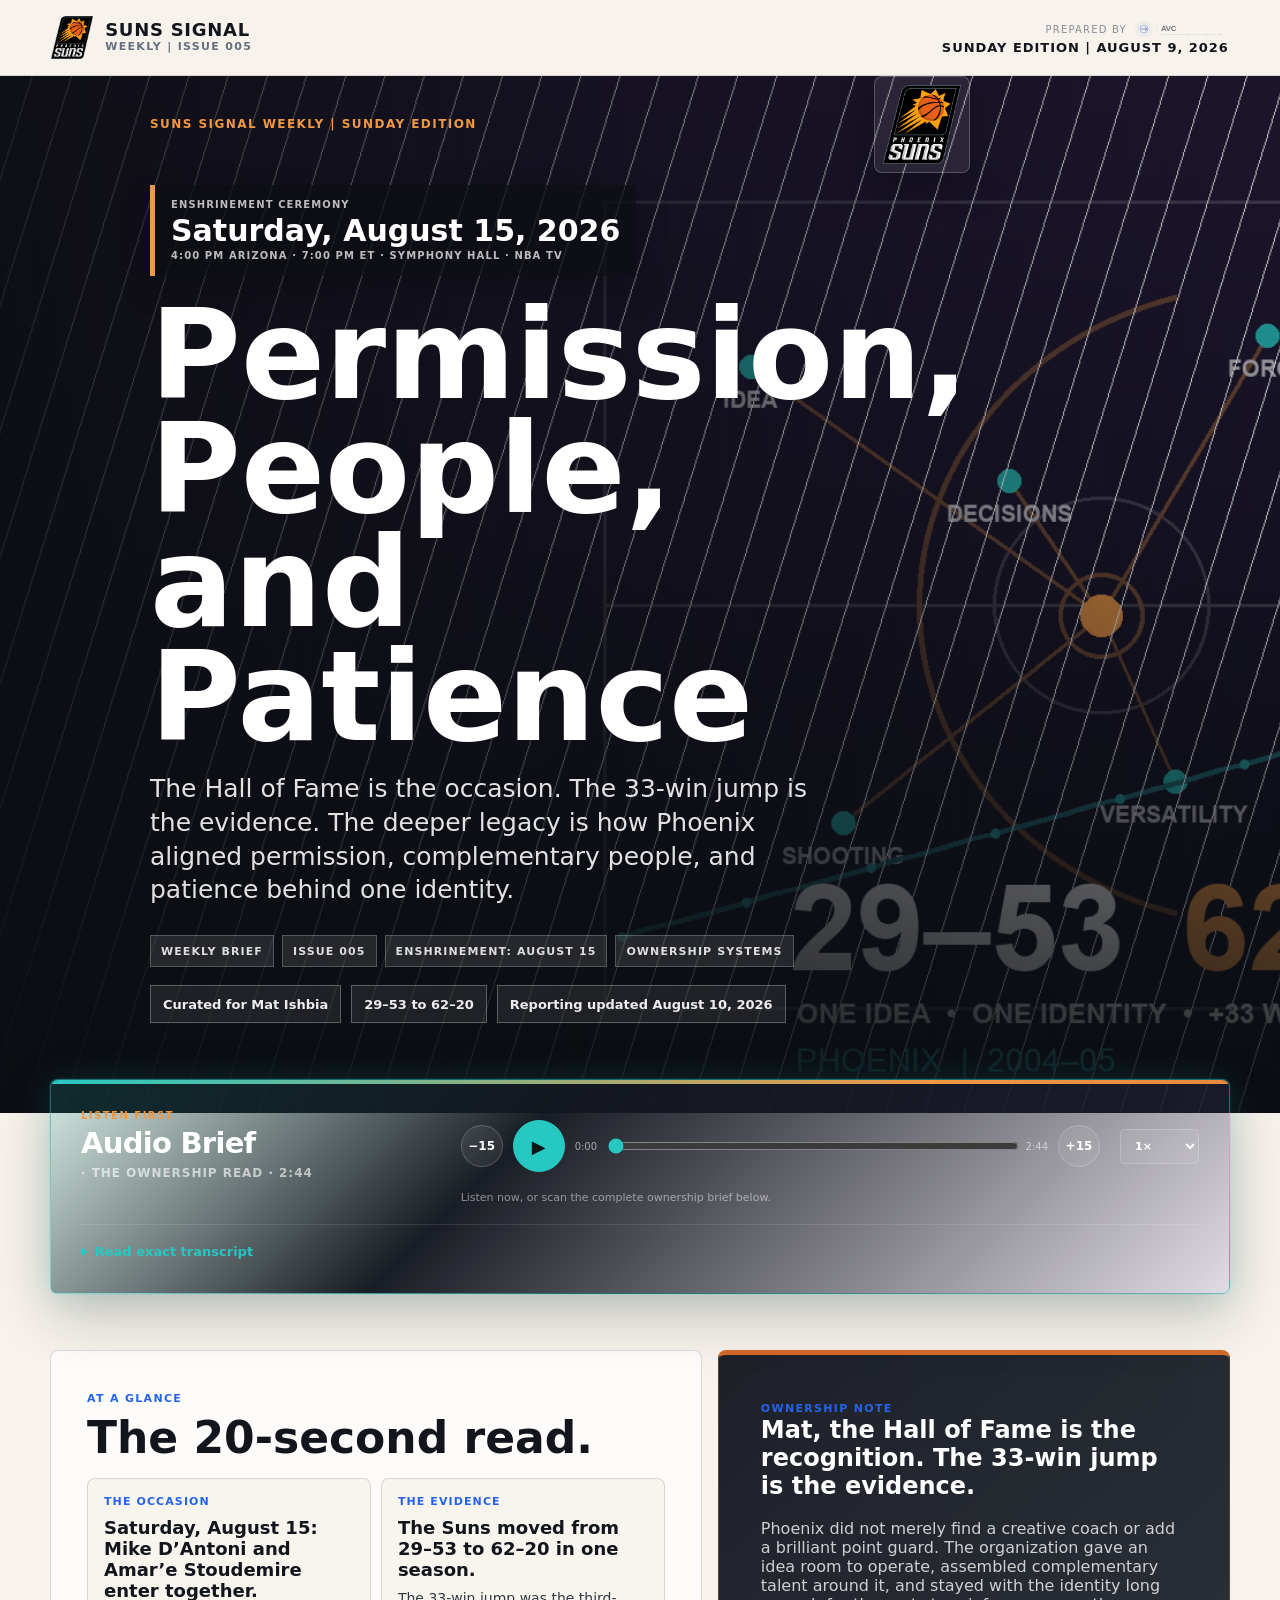
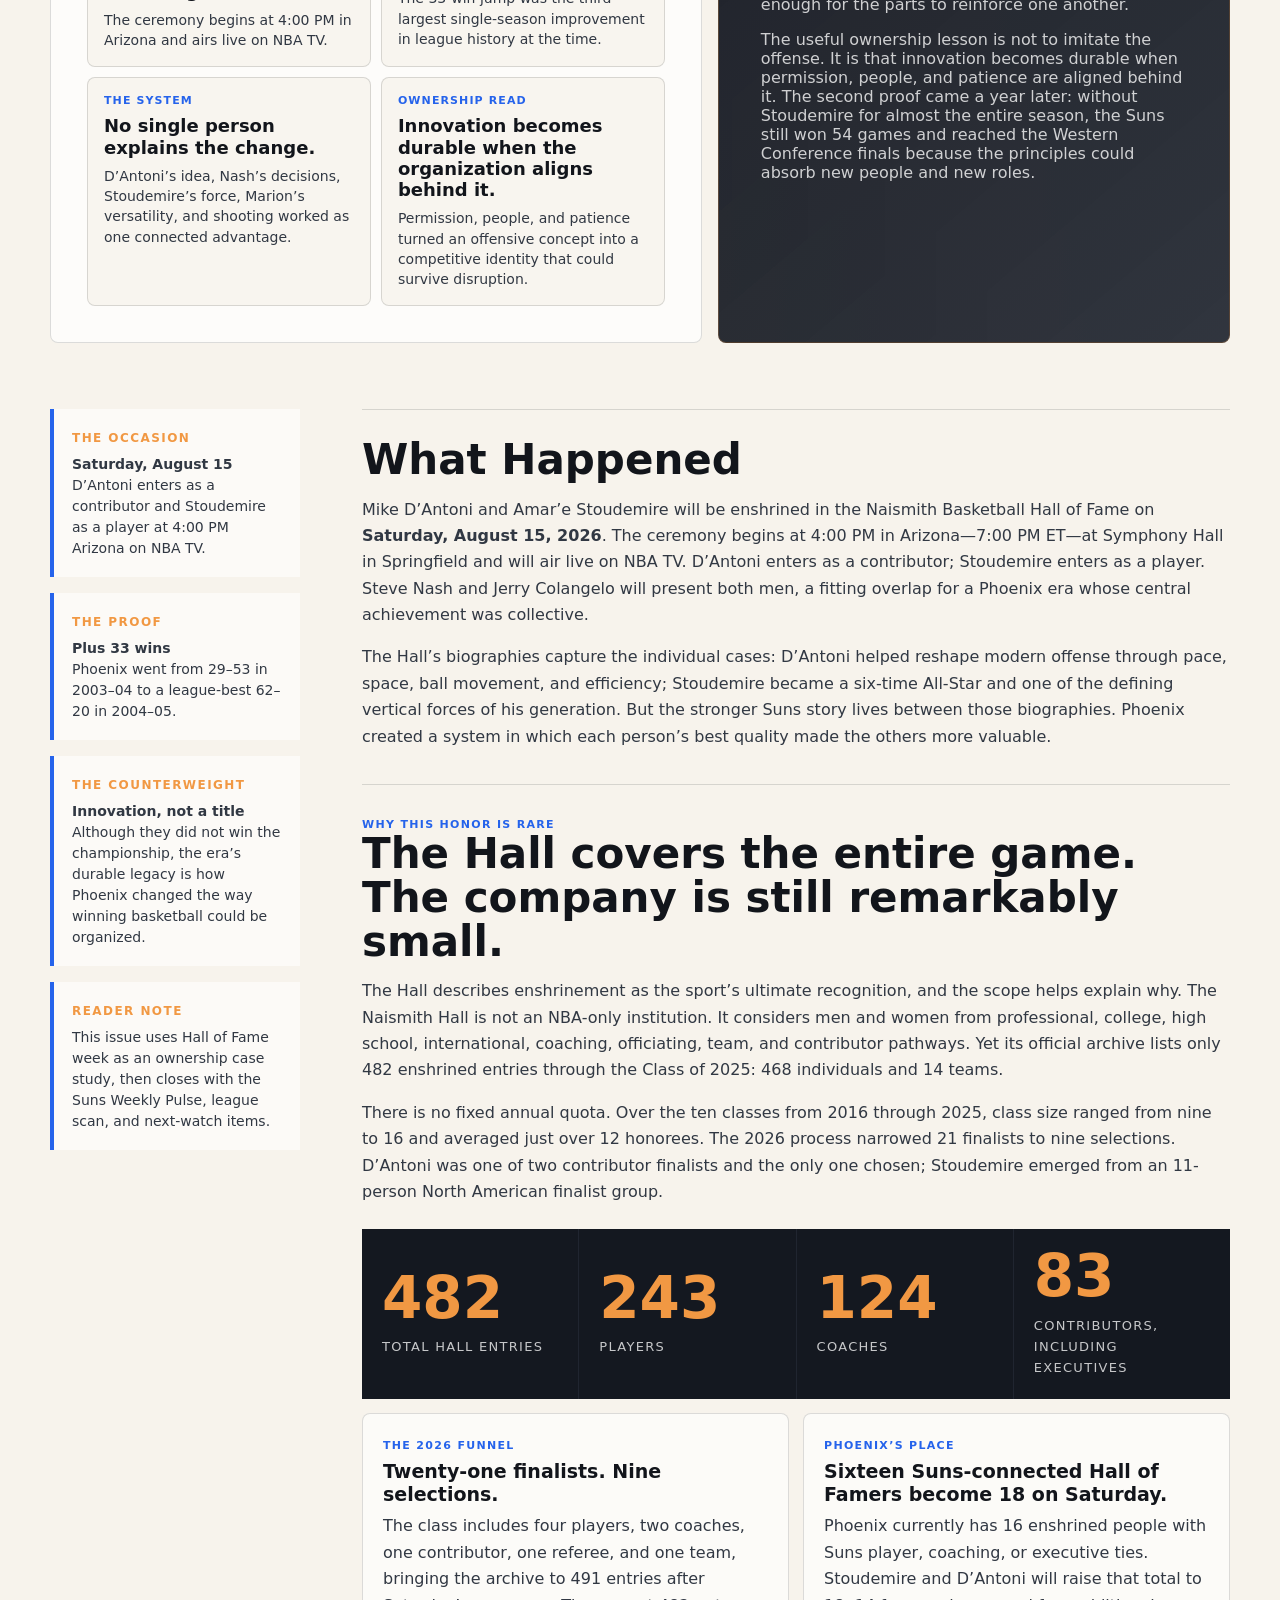
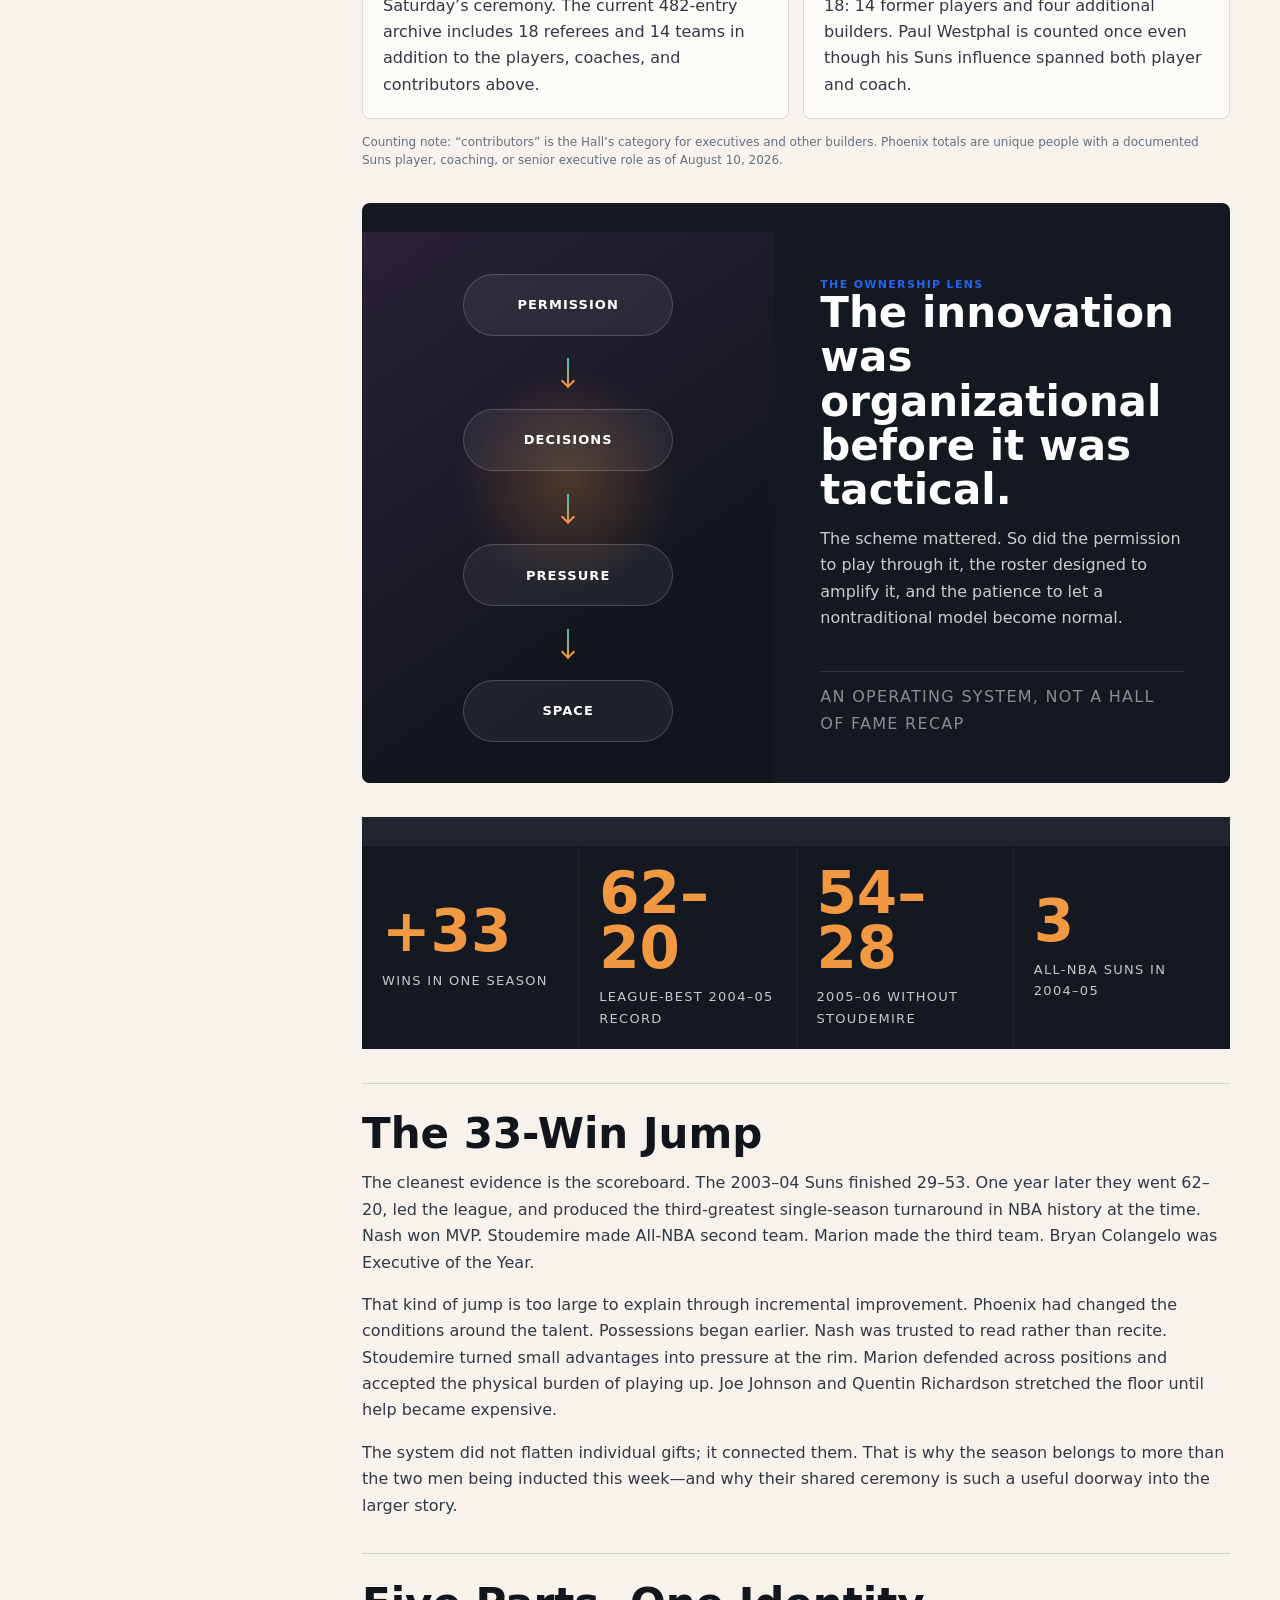
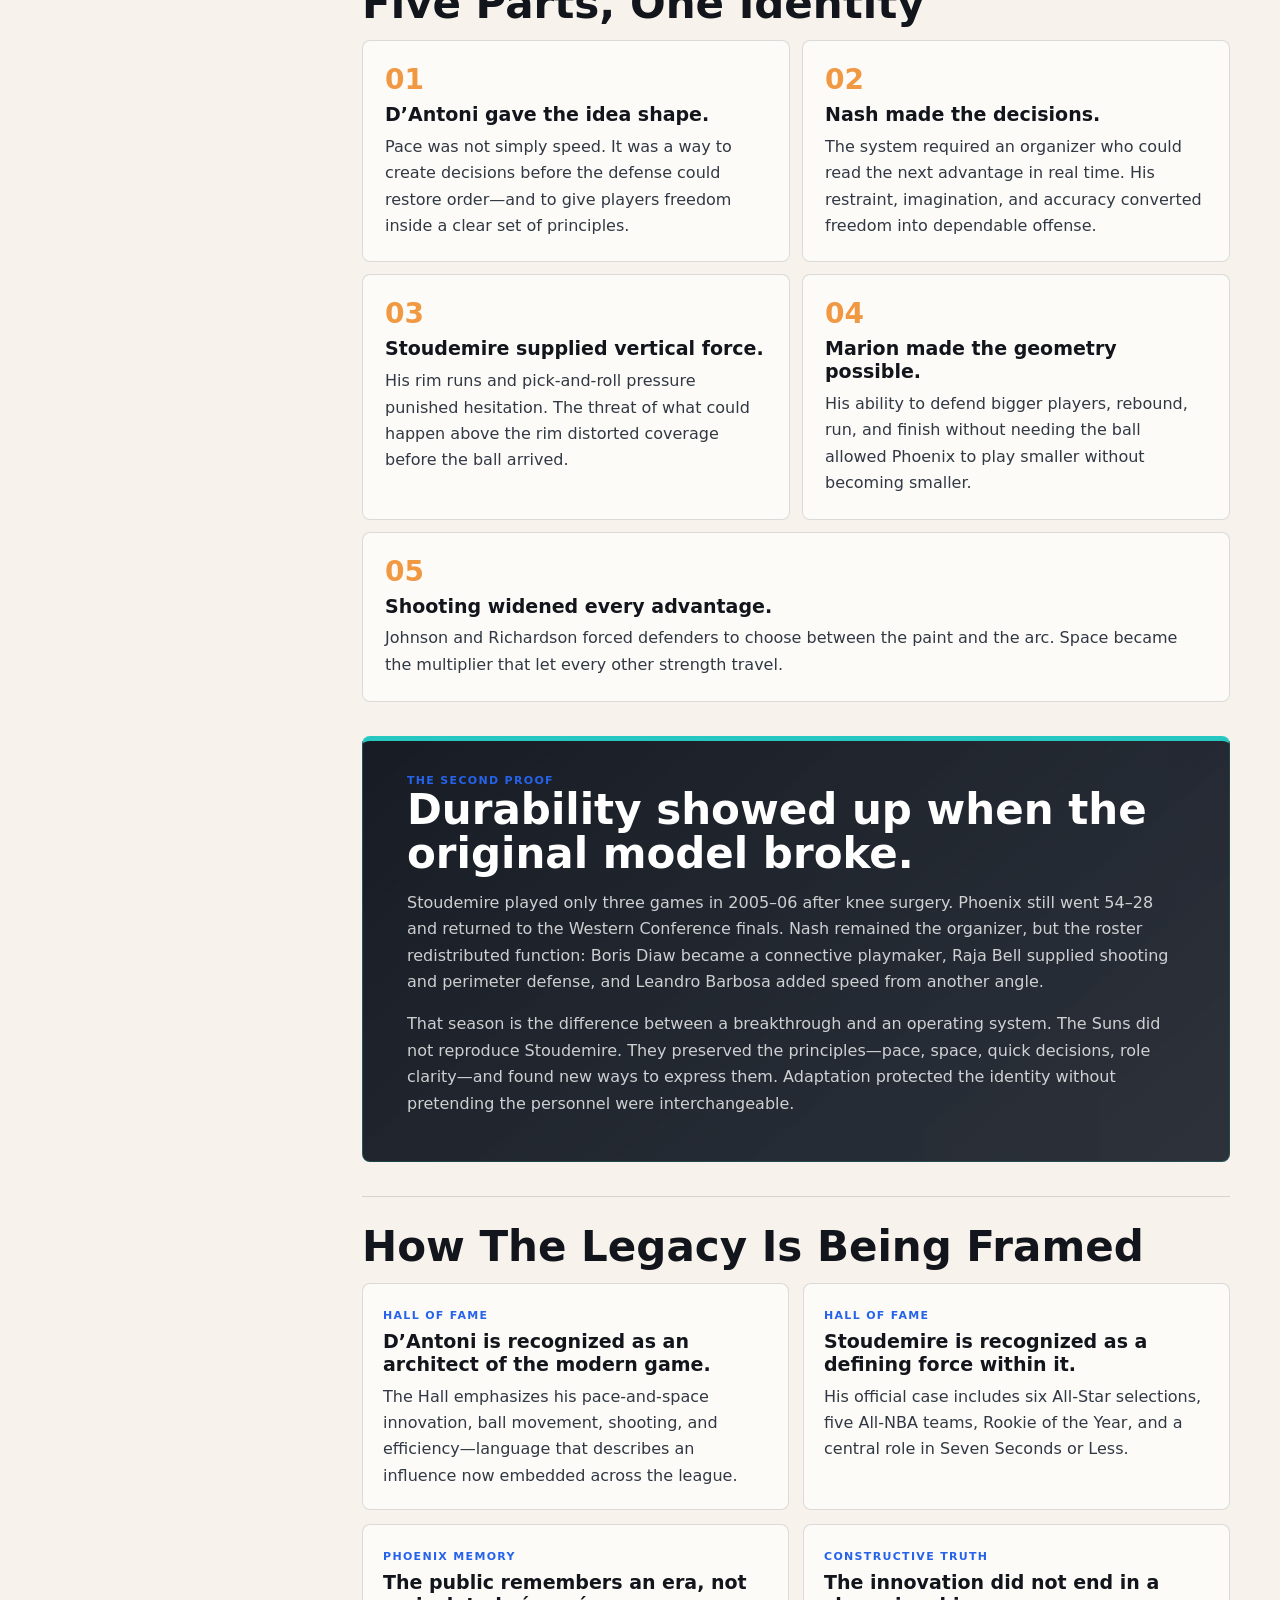
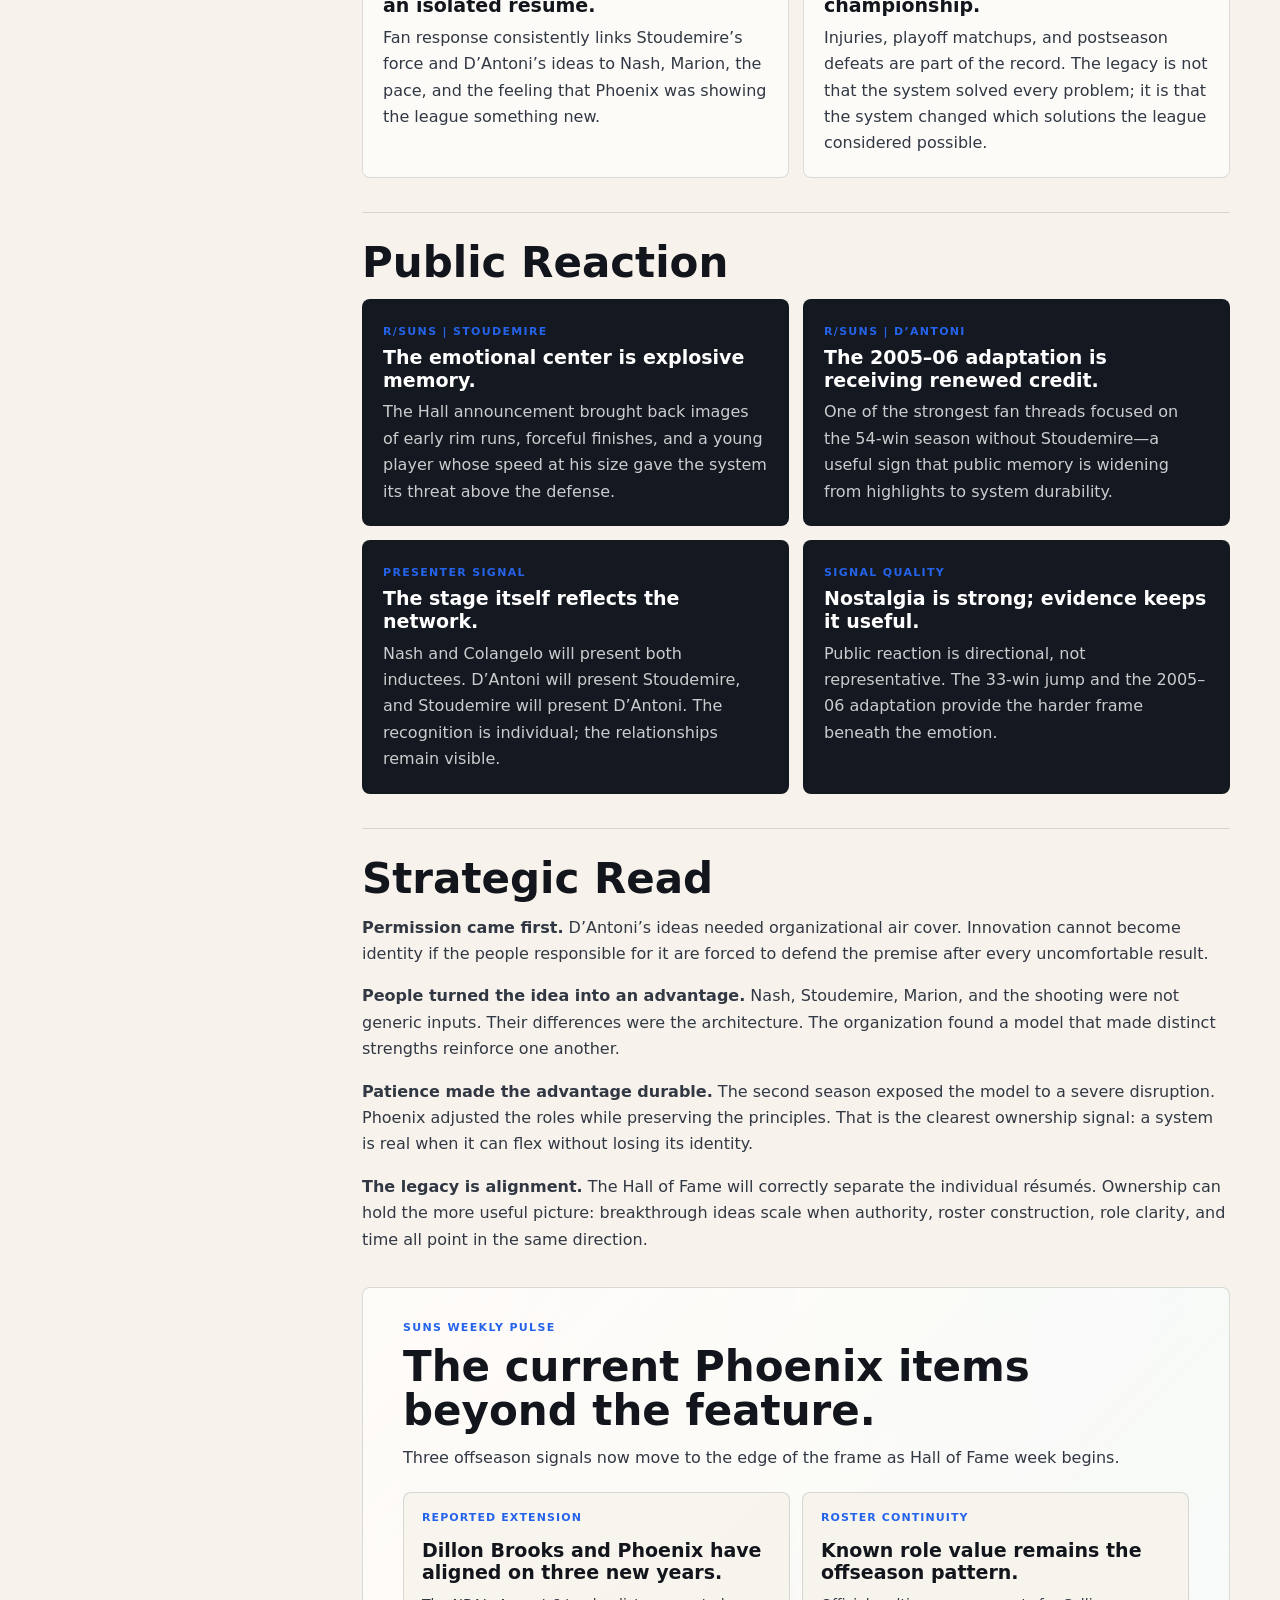
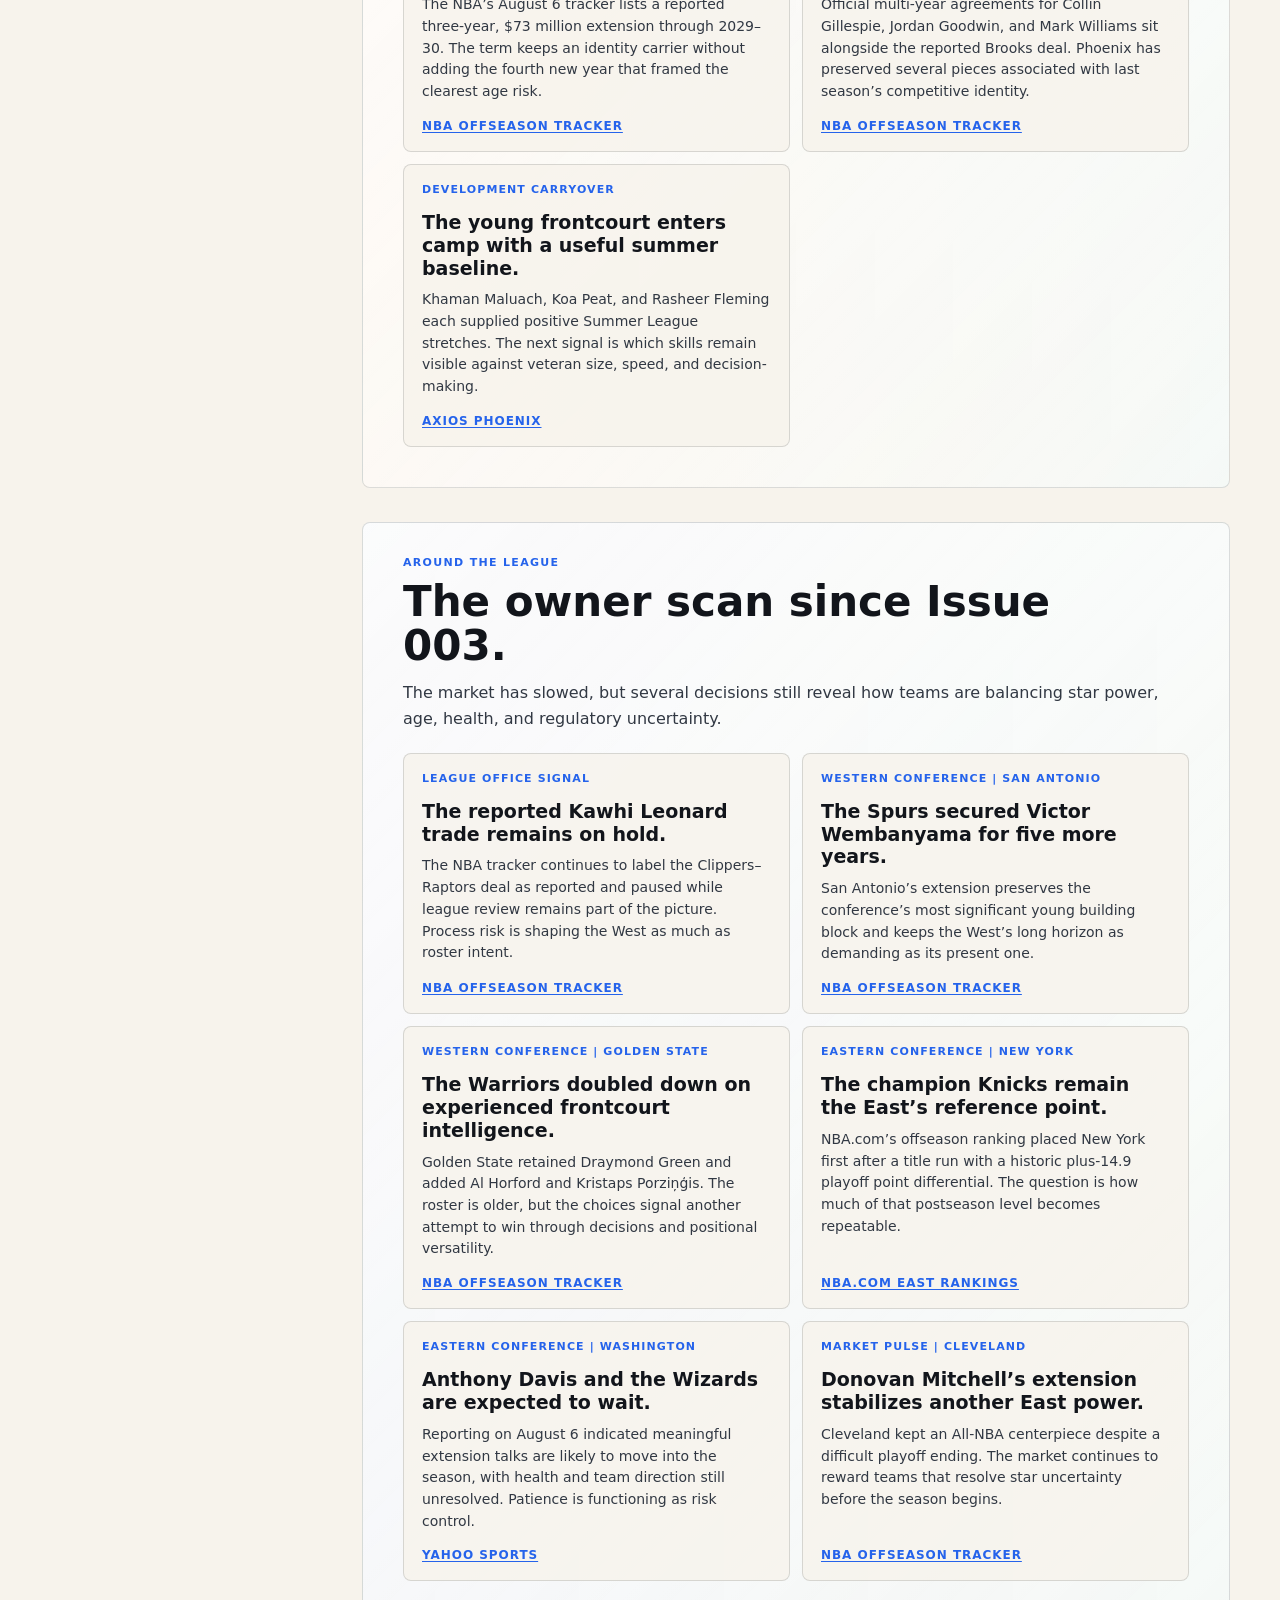
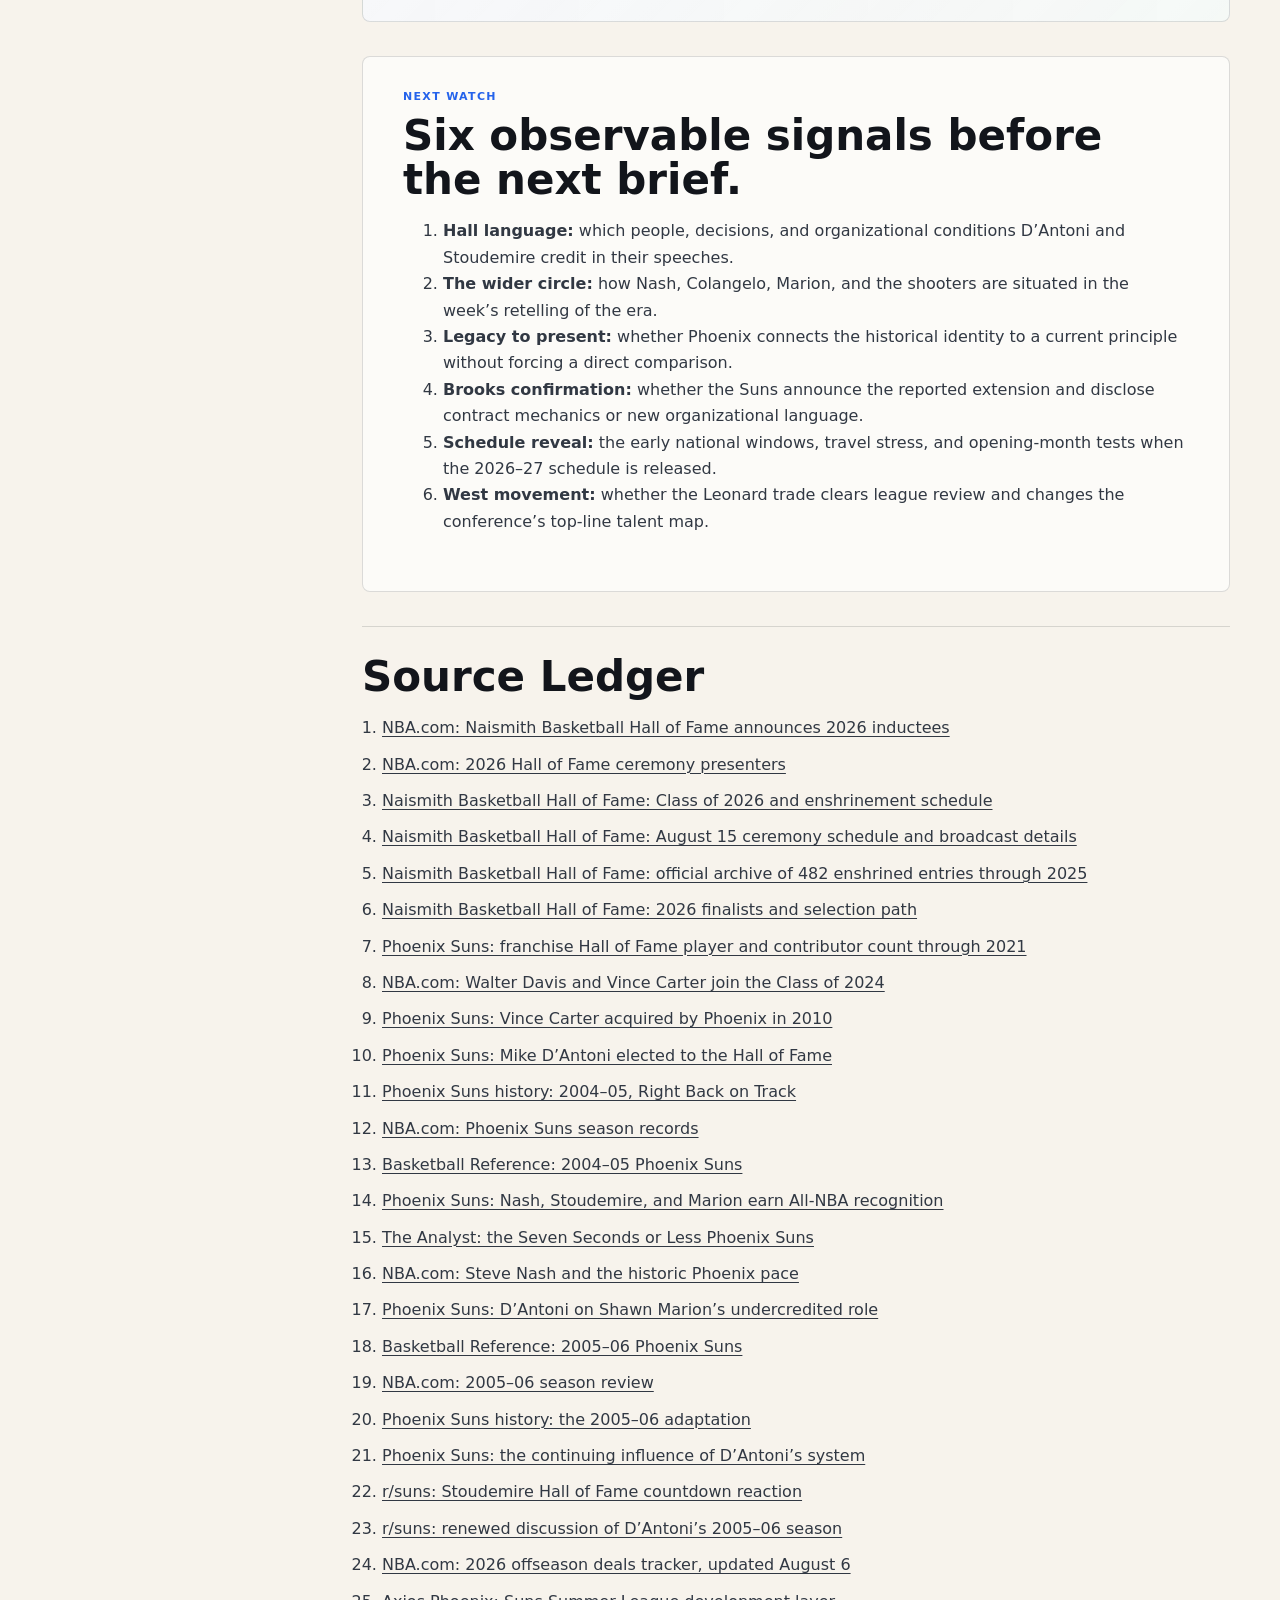
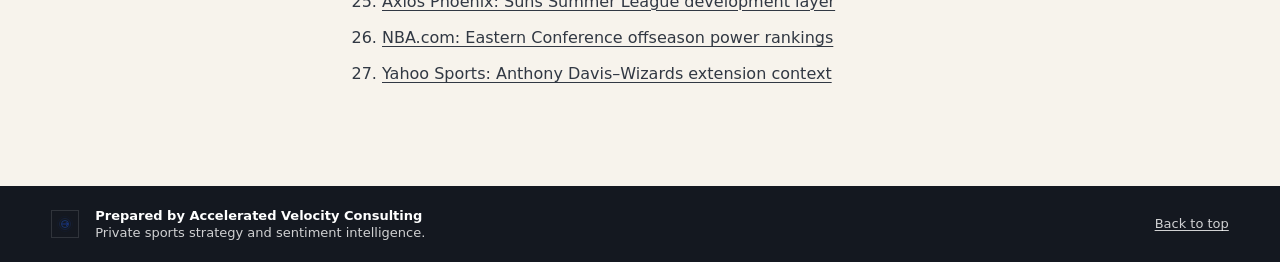
==== commit 6a72faa8: "Adjust counterweight language" ====
--- a/index.html
+++ b/index.html
@@ -10,7 +10,7 @@
     <meta property="og:type" content="article">
     <meta property="og:site_name" content="Suns Signal">
     <meta property="article:published_time" content="2026-08-09T00:00:00-07:00">
-    <meta property="article:modified_time" content="2026-08-10T12:44:06-07:00">
+    <meta property="article:modified_time" content="2026-08-10T14:40:10-07:00">
     <meta property="og:title" content="Suns Signal Weekly 005: Permission, People, and Patience">
     <meta property="og:description" content="D’Antoni and Stoudemire enter the Hall on August 15. The 33-win jump reveals how Phoenix aligned permission, people, and patience behind one identity.">
     <meta property="og:url" content="https://meltckr.github.io/suns-signal-005-permission-to-run/">
@@ -162,7 +162,7 @@
           </div>
           <div class="rail-block">
             <span class="label">The Counterweight</span>
-            <p><strong>Innovation, not a title</strong><br>The era did not end with a championship. Its durable claim is that it changed how winning basketball could be organized.</p>
+            <p><strong>Innovation, not a title</strong><br>Although they did not win the championship, the era’s durable legacy is how Phoenix changed the way winning basketball could be organized.</p>
           </div>
           <div class="rail-block">
             <span class="label">Reader Note</span>
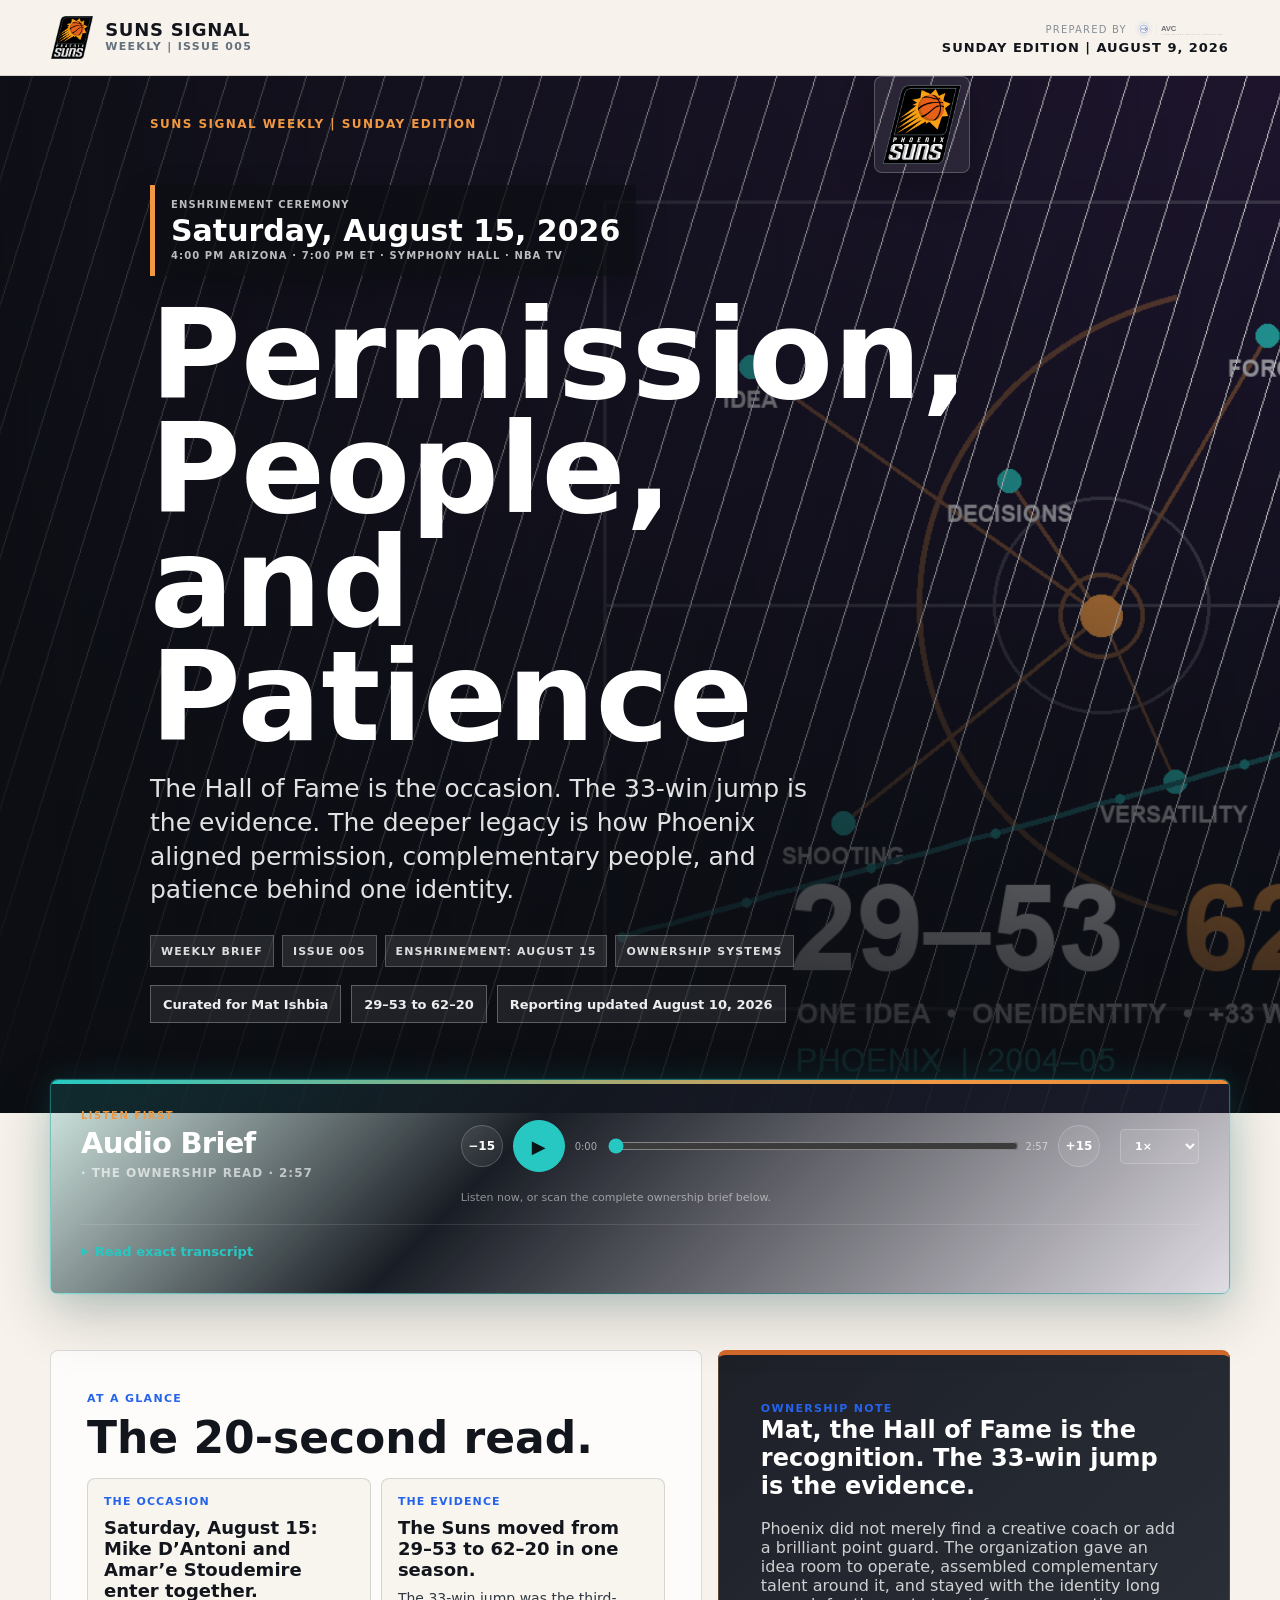
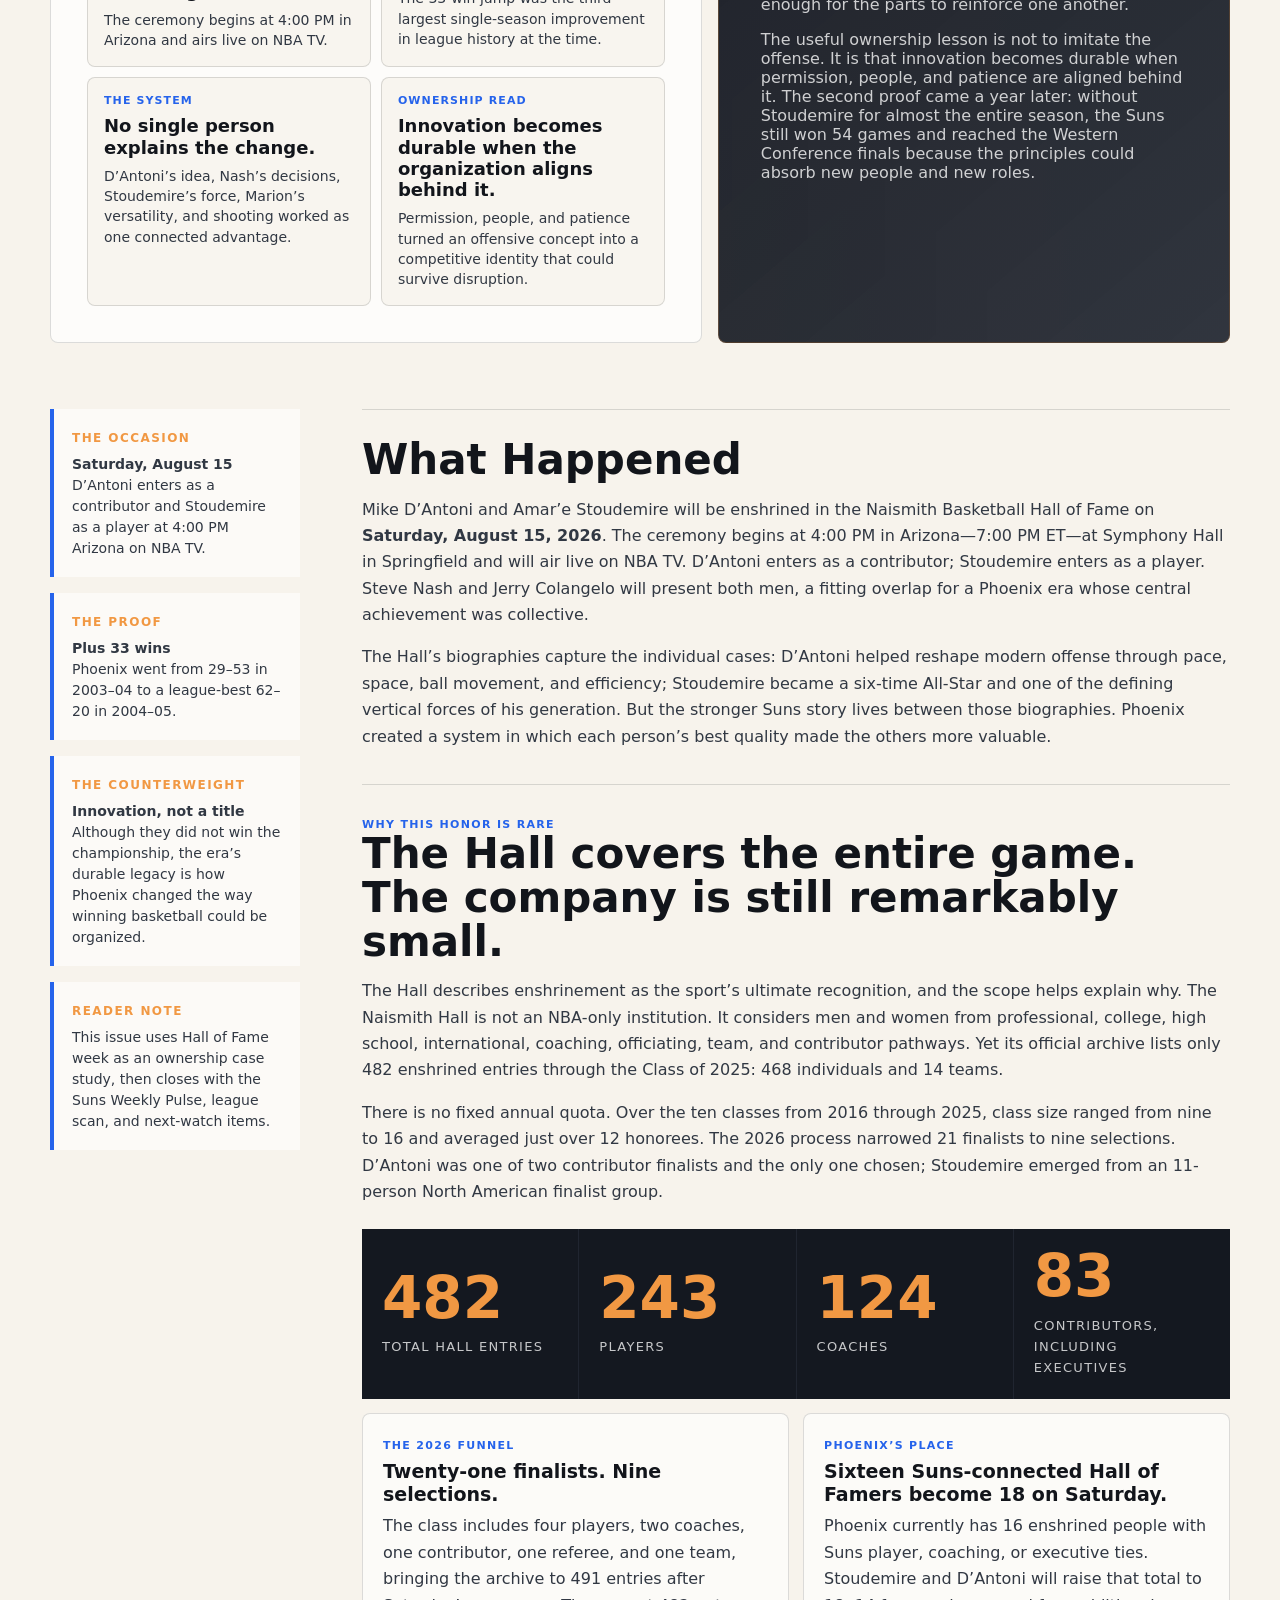
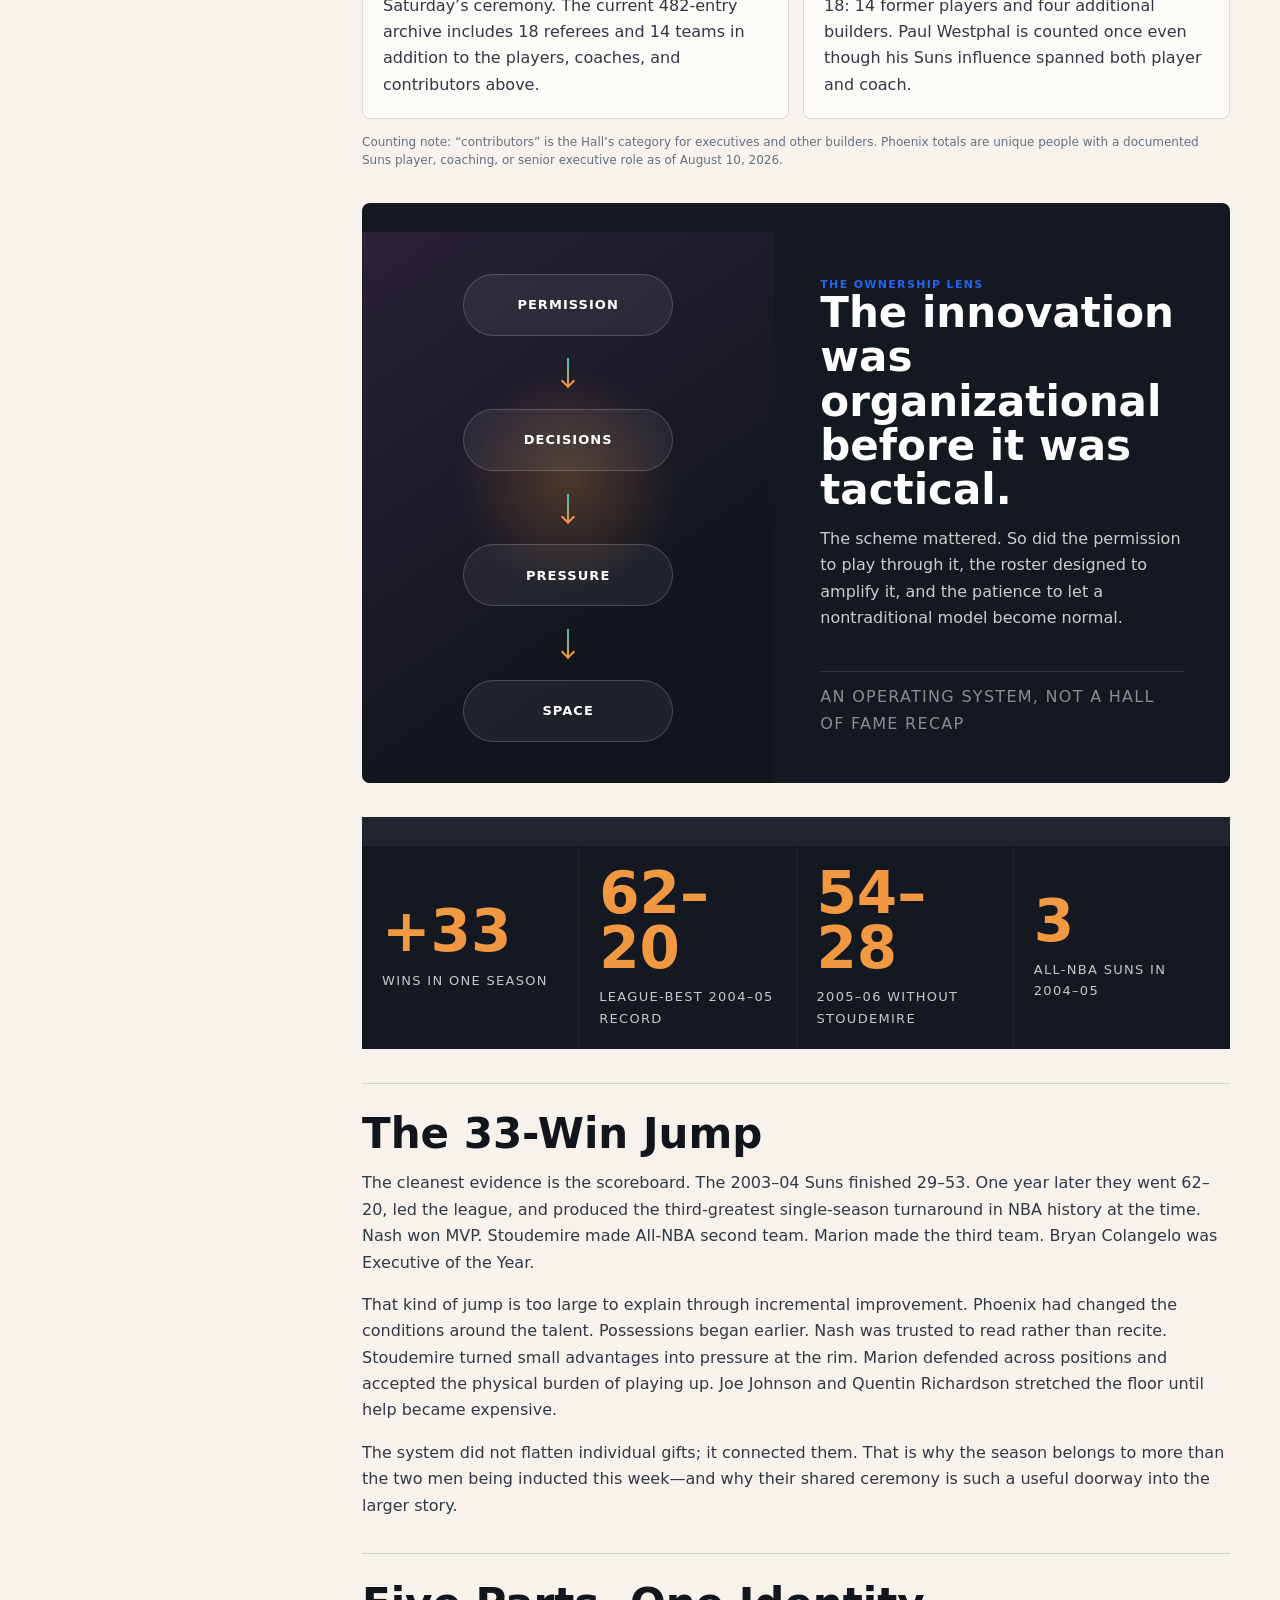
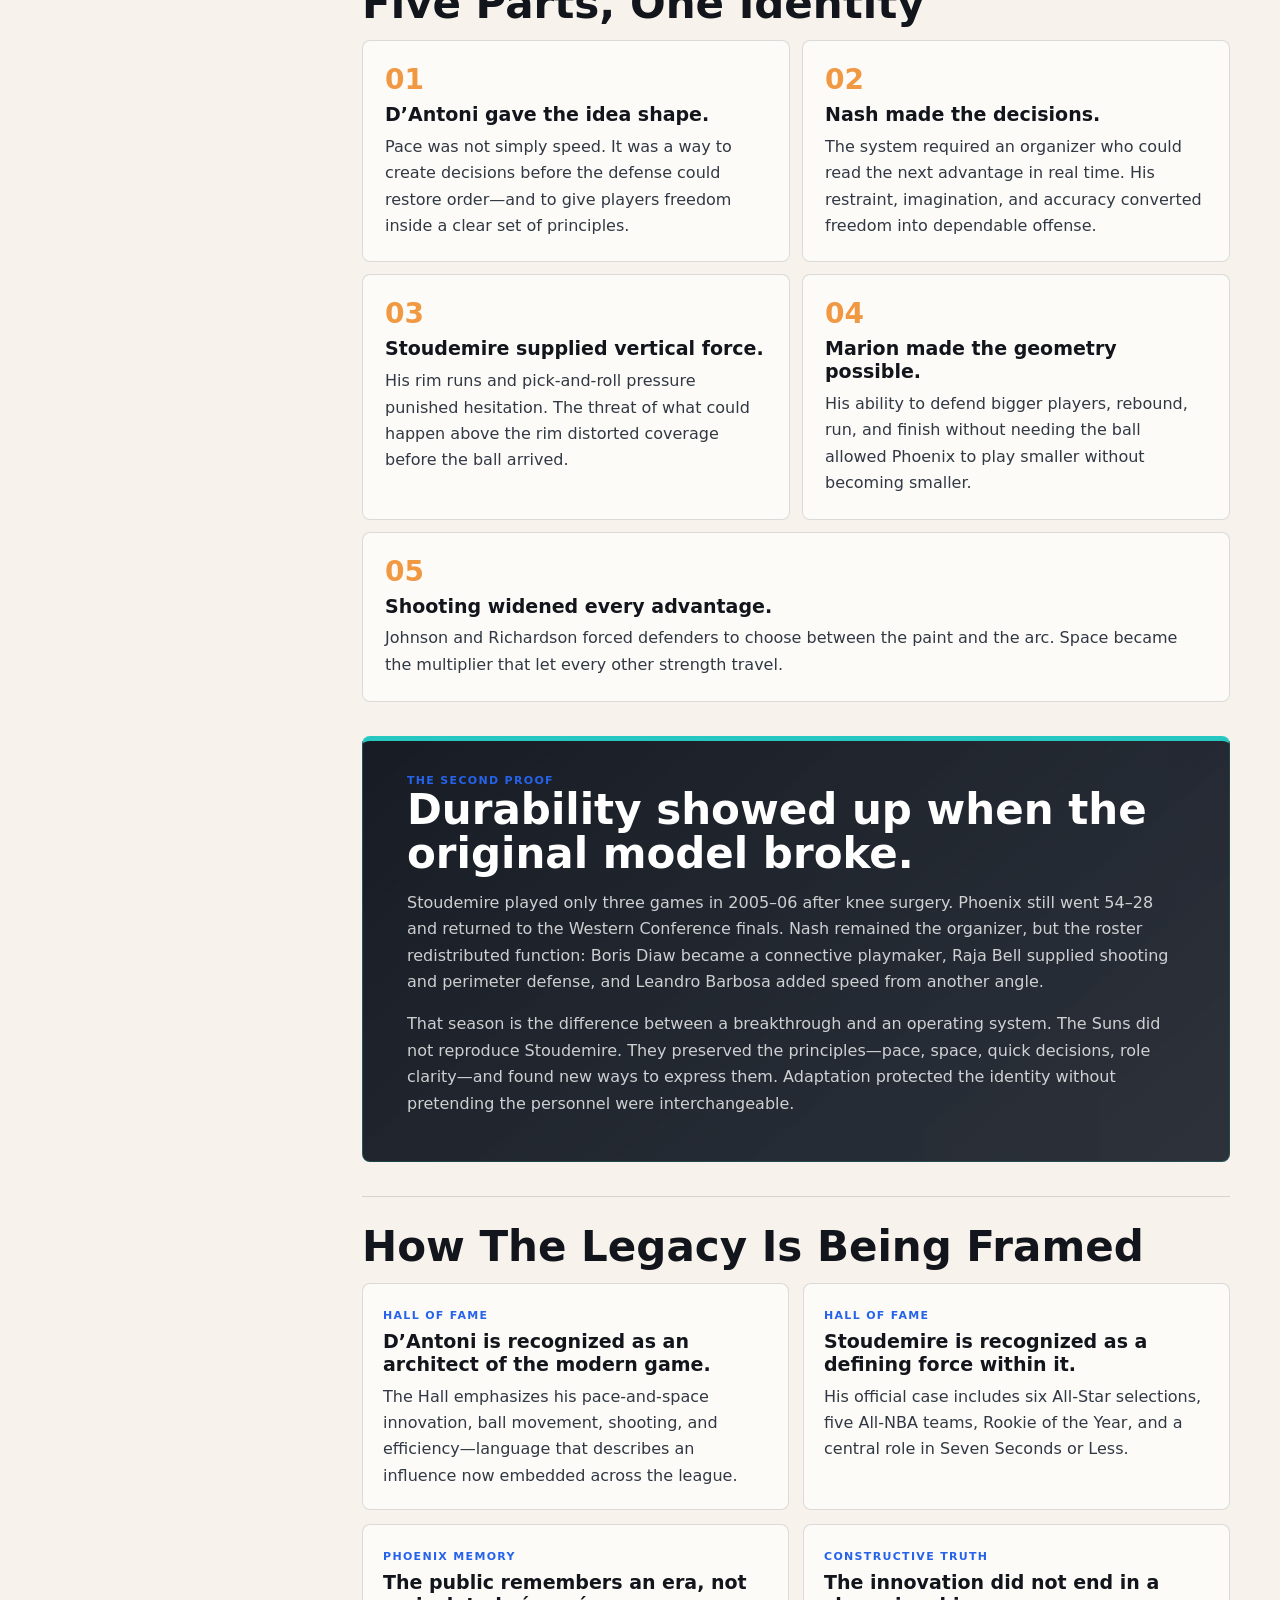
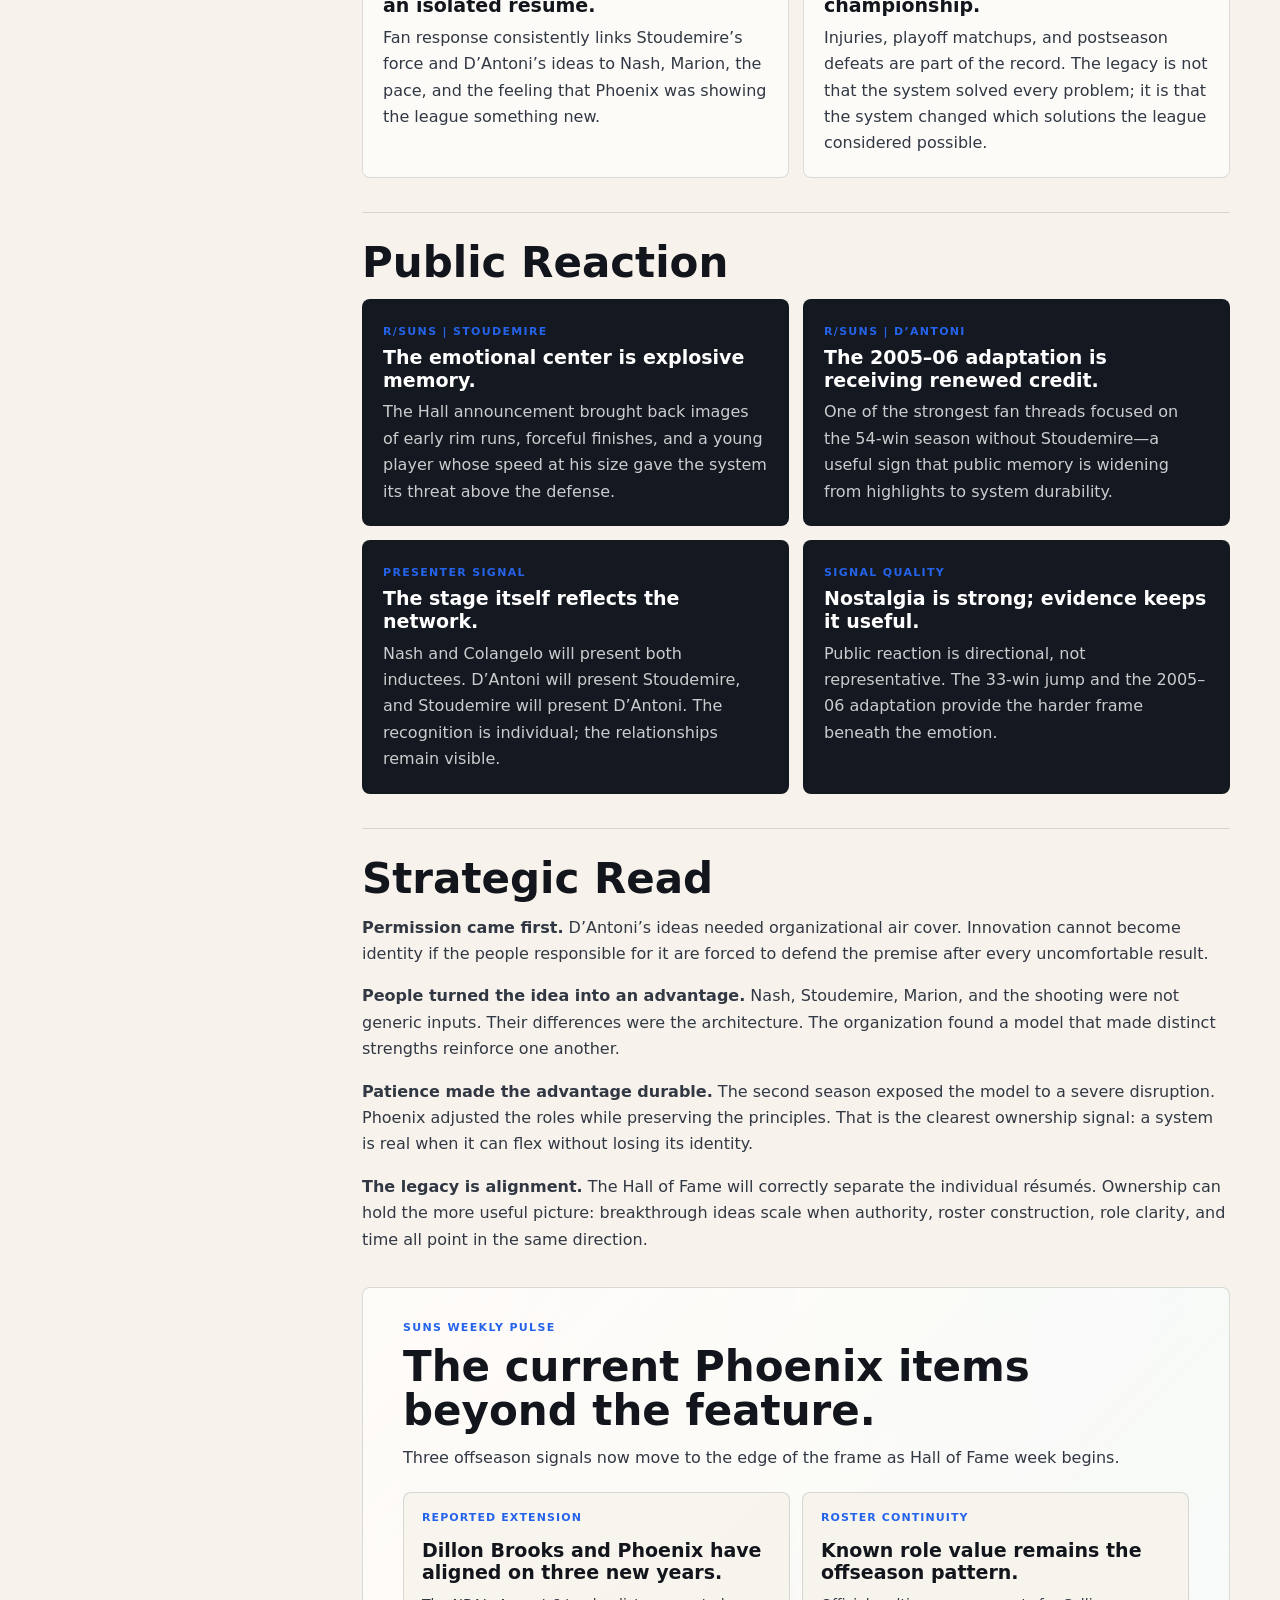
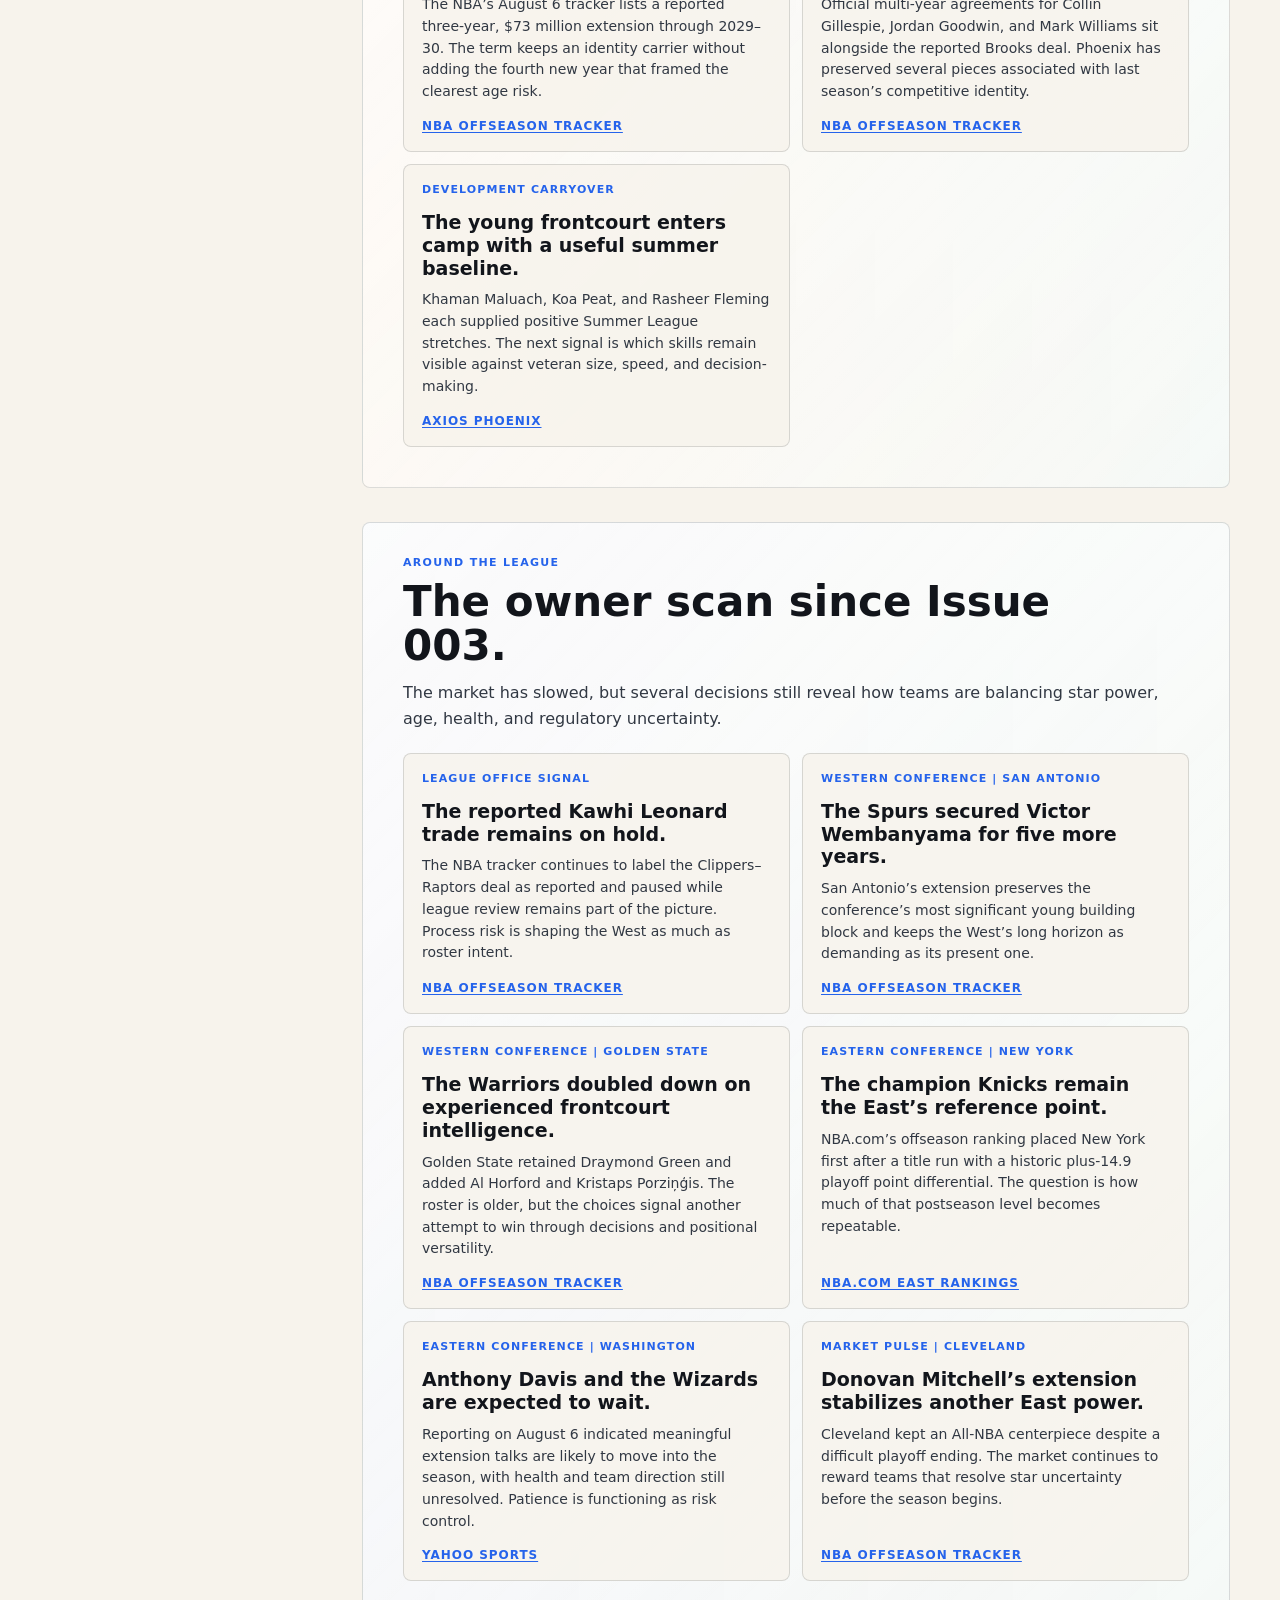
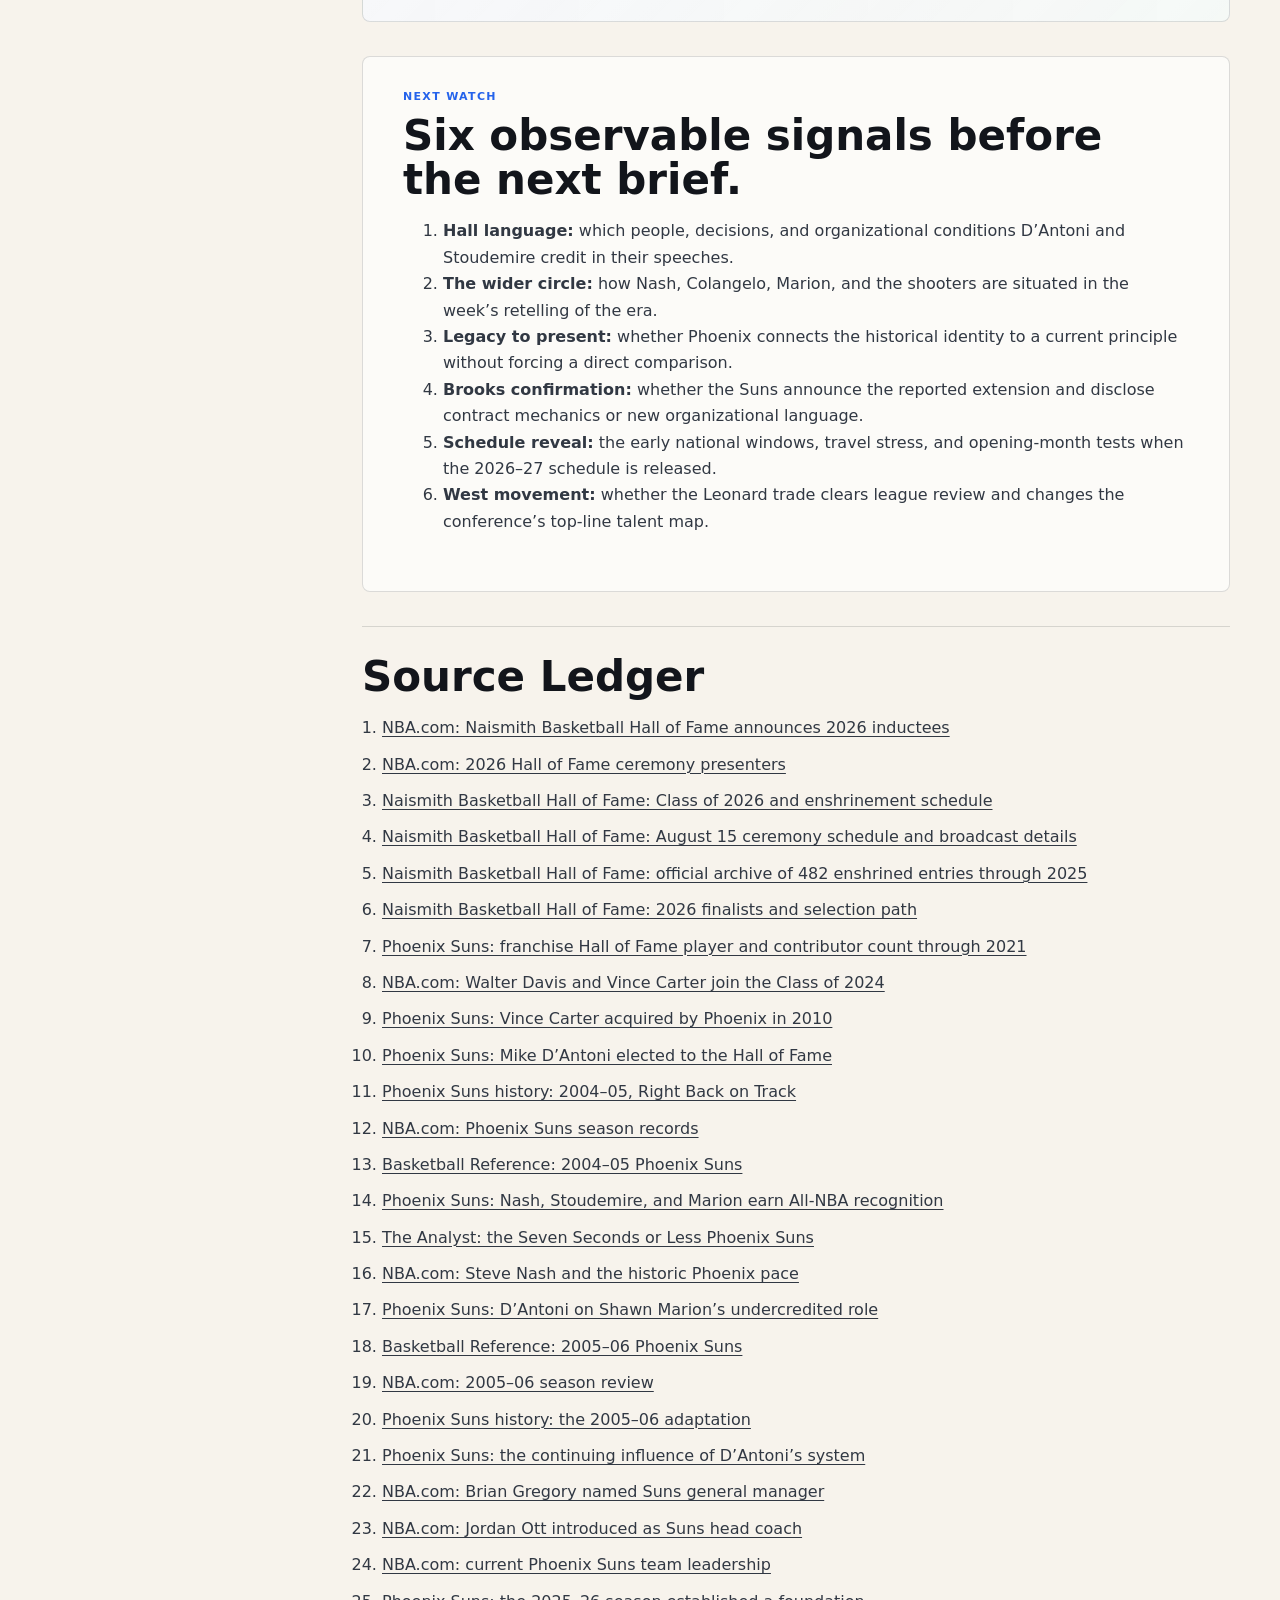
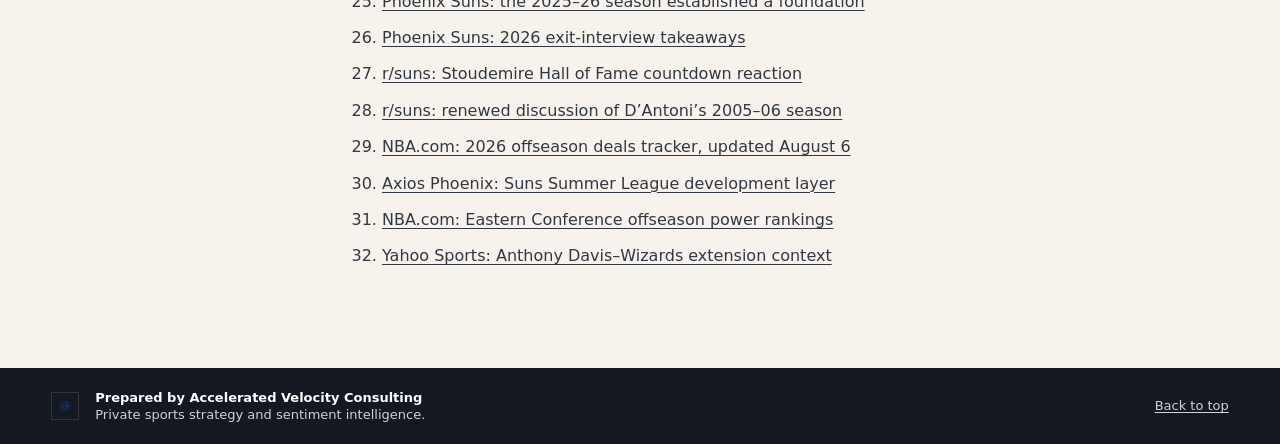
==== commit d8e22b92: "Rework ownership audio" ====
--- a/index.html
+++ b/index.html
@@ -10,7 +10,7 @@
     <meta property="og:type" content="article">
     <meta property="og:site_name" content="Suns Signal">
     <meta property="article:published_time" content="2026-08-09T00:00:00-07:00">
-    <meta property="article:modified_time" content="2026-08-10T14:40:10-07:00">
+    <meta property="article:modified_time" content="2026-08-10T15:03:22-07:00">
     <meta property="og:title" content="Suns Signal Weekly 005: Permission, People, and Patience">
     <meta property="og:description" content="D’Antoni and Stoudemire enter the Hall on August 15. The 33-win jump reveals how Phoenix aligned permission, people, and patience behind one identity.">
     <meta property="og:url" content="https://meltckr.github.io/suns-signal-005-permission-to-run/">
@@ -76,15 +76,15 @@
         <div class="audio-player">
           <div class="audio-copy">
             <span>Listen First</span>
-            <h2 id="audio-brief-title">Audio Brief <em>· The Ownership Read · 2:44</em></h2>
+            <h2 id="audio-brief-title">Audio Brief <em>· The Ownership Read · 2:57</em></h2>
           </div>
           <div class="audio-main">
             <button class="audio-button" type="button" data-audio-back aria-label="Back 15 seconds">−15</button>
             <button class="audio-button play" type="button" data-audio-play aria-label="Play the ownership audio brief">▶</button>
             <div class="audio-timeline">
               <span data-audio-current aria-live="off">0:00</span>
-              <input type="range" min="0" max="163.968" value="0" step="0.1" data-audio-range aria-label="Audio timeline">
-              <span data-audio-duration>2:44</span>
+              <input type="range" min="0" max="176.505" value="0" step="0.1" data-audio-range aria-label="Audio timeline">
+              <span data-audio-duration>2:57</span>
             </div>
             <button class="audio-button" type="button" data-audio-forward aria-label="Forward 15 seconds">+15</button>
           </div>
@@ -98,19 +98,20 @@
             <summary>Read exact transcript</summary>
             <div class="audio-transcript-copy">
               <p>Mat, the number that matters this week isn’t a Hall of Fame vote. It’s thirty-three.</p>
-              <p>Phoenix won twenty-nine games in the 2003–04 season. One year later, the Suns won sixty-two. That thirty-three-win jump is the clearest evidence of what Mike D’Antoni, Amar’e Stoudemire, and the organization helped build.</p>
-              <p>D’Antoni and Amar’e will receive individual recognition in Springfield. They earned that. But the larger Suns story lives between their biographies. Phoenix created a system in which each person’s best quality made the others more valuable.</p>
-              <p>D’Antoni gave the idea shape and the players room to operate inside it. Steve Nash made the decisions in real time. Amar’e created pressure above the rim and down the middle of the floor. Shawn Marion supplied the versatility that allowed Phoenix to play smaller without becoming smaller. Joe Johnson and Quentin Richardson made help expensive by stretching the defense.</p>
-              <p>None of those pieces tells the full story alone. Together, they became an identity.</p>
-              <p>That is where the ownership lesson begins. Innovation needs permission. A new idea cannot become normal if the person responsible for it has to defend the premise after every uncomfortable result.</p>
-              <p>Innovation also needs the right people. Not interchangeable talent. Complementary talent. Phoenix found a model that allowed very different strengths to reinforce one another.</p>
-              <p>And innovation needs patience. The second proof came the following season, when Amar’e played only three games after knee surgery. The Suns did not try to reproduce him. They redistributed function. Boris Diaw became a connective playmaker. Raja Bell added shooting and perimeter defense. Leandro Barbosa brought speed from another angle. Phoenix still won fifty-four games and returned to the Western Conference finals.</p>
-              <p>That season showed the difference between a breakthrough and an operating system. The personnel changed. The principles held.</p>
-              <p>The Seven Seconds or Less Suns did not finish the story with a championship. That matters. But they changed what the league believed winning basketball could look like. Their durable legacy is not simply pace or three-point volume. It is organizational alignment.</p>
-              <p>The Hall of Fame is the recognition. The thirty-three-win jump is the evidence. And the larger lesson is what can happen when permission, people, and patience all point in the same direction.</p>
+              <p>Phoenix won twenty-nine games in the 2003–04 season. One year later, the Suns won sixty-two. That thirty-three-win jump remains the clearest evidence of what can happen when an organization gives an idea permission, surrounds it with complementary people, and stays with it long enough to become an identity.</p>
+              <p>Mike D’Antoni gave the idea shape. Steve Nash made the decisions. Amar’e Stoudemire created pressure at the rim. Shawn Marion made the geometry work. Shooting opened the floor. None of those pieces tells the full story alone. Together, they changed what winning basketball could look like.</p>
+              <p>Although they did not win the championship, that era gave Phoenix a durable blueprint. Not a scheme to copy. A way to build.</p>
+              <p>That is why the history feels relevant now.</p>
+              <p>Phoenix has put a new structure in place under ownership. Brian Gregory has completed a full season as general manager. Jordan Ott has completed his first season as head coach. They are no longer introducing the foundation. They are entering the next stage: reinforcing it.</p>
+              <p>There is already evidence of movement. Phoenix went from thirty-six wins to forty-five, returned to the postseason, and established clearer principles. Players described greater alignment and stability. Those are not the final results. They are the scaffolding.</p>
+              <p>In championship organizations, the system is larger than a diagram on a whiteboard. It is the connection between ownership, the front office, the coaching staff, player development, roster construction, and daily standards. Alignment has to survive pressure. Culture has to become behavior. Roles have to become clear enough that people can act decisively.</p>
+              <p>The parallel to the D’Antoni era is not that today’s Suns should recreate Seven Seconds or Less. The parallel is that Phoenix has been through this kind of building process before. An idea became a system because the organization gave it room, chose people who fit, and kept building when the work became uncomfortable.</p>
+              <p>That is the opportunity now. One year has established the base. The next phase is to add to it without losing the principles that created the progress.</p>
+              <p>The championship is still the standard. It should be. But durable results rarely appear before the structure that can sustain them. Phoenix is building that structure now.</p>
+              <p>The Hall of Fame is the recognition. The thirty-three-win jump is the evidence. And the current Suns have the opportunity to carry the lesson further—to turn permission, people, and patience into something that ends with a championship.</p>
             </div>
           </details>
-          <audio preload="metadata" data-audio src="audio/suns-signal-005-permission-people-patience-v1.mp3"></audio>
+          <audio preload="metadata" data-audio src="audio/suns-signal-005-permission-people-patience-v2.mp3"></audio>
         </div>
       </section>
 
@@ -444,6 +445,11 @@
               <li><a href="https://www.nba.com/news/history-season-review-2005-06">NBA.com: 2005–06 season review</a></li>
               <li><a href="https://www.nba.com/suns/history/suns-and-kobe-story-part-two">Phoenix Suns history: the 2005–06 adaptation</a></li>
               <li><a href="https://www.nba.com/suns/features/coach-williams-05-system-calls-faster-pace-and-quicker-decision-making">Phoenix Suns: the continuing influence of D’Antoni’s system</a></li>
+              <li><a href="https://www.nba.com/news/suns-announce-basketball-operations-changes">NBA.com: Brian Gregory named Suns general manager</a></li>
+              <li><a href="https://www.nba.com/news/suns-coach-jordan-ott-introductory-press-conference">NBA.com: Jordan Ott introduced as Suns head coach</a></li>
+              <li><a href="https://www.nba.com/team/1610612756/suns">NBA.com: current Phoenix Suns team leadership</a></li>
+              <li><a href="https://www.nba.com/suns/news/the-2026-phoenix-suns-established-a-strong-foundation-for-the-future">Phoenix Suns: the 2025–26 season established a foundation</a></li>
+              <li><a href="https://www.nba.com/suns/news/takeaways-from-phoenix-suns-exit-interviews">Phoenix Suns: 2026 exit-interview takeaways</a></li>
               <li><a href="https://www.reddit.com/r/suns/comments/1uxgwoi/amare_stoudemire_will_officially_be_a_hall_of/">r/suns: Stoudemire Hall of Fame countdown reaction</a></li>
               <li><a href="https://www.reddit.com/r/suns/comments/1v4z64g/mike_dantoni_deserves_absolute_maximum_credit_for/">r/suns: renewed discussion of D’Antoni’s 2005–06 season</a></li>
               <li><a href="https://www.nba.com/news/nba-offseason-deals-2026">NBA.com: 2026 offseason deals tracker, updated August 6</a></li>
